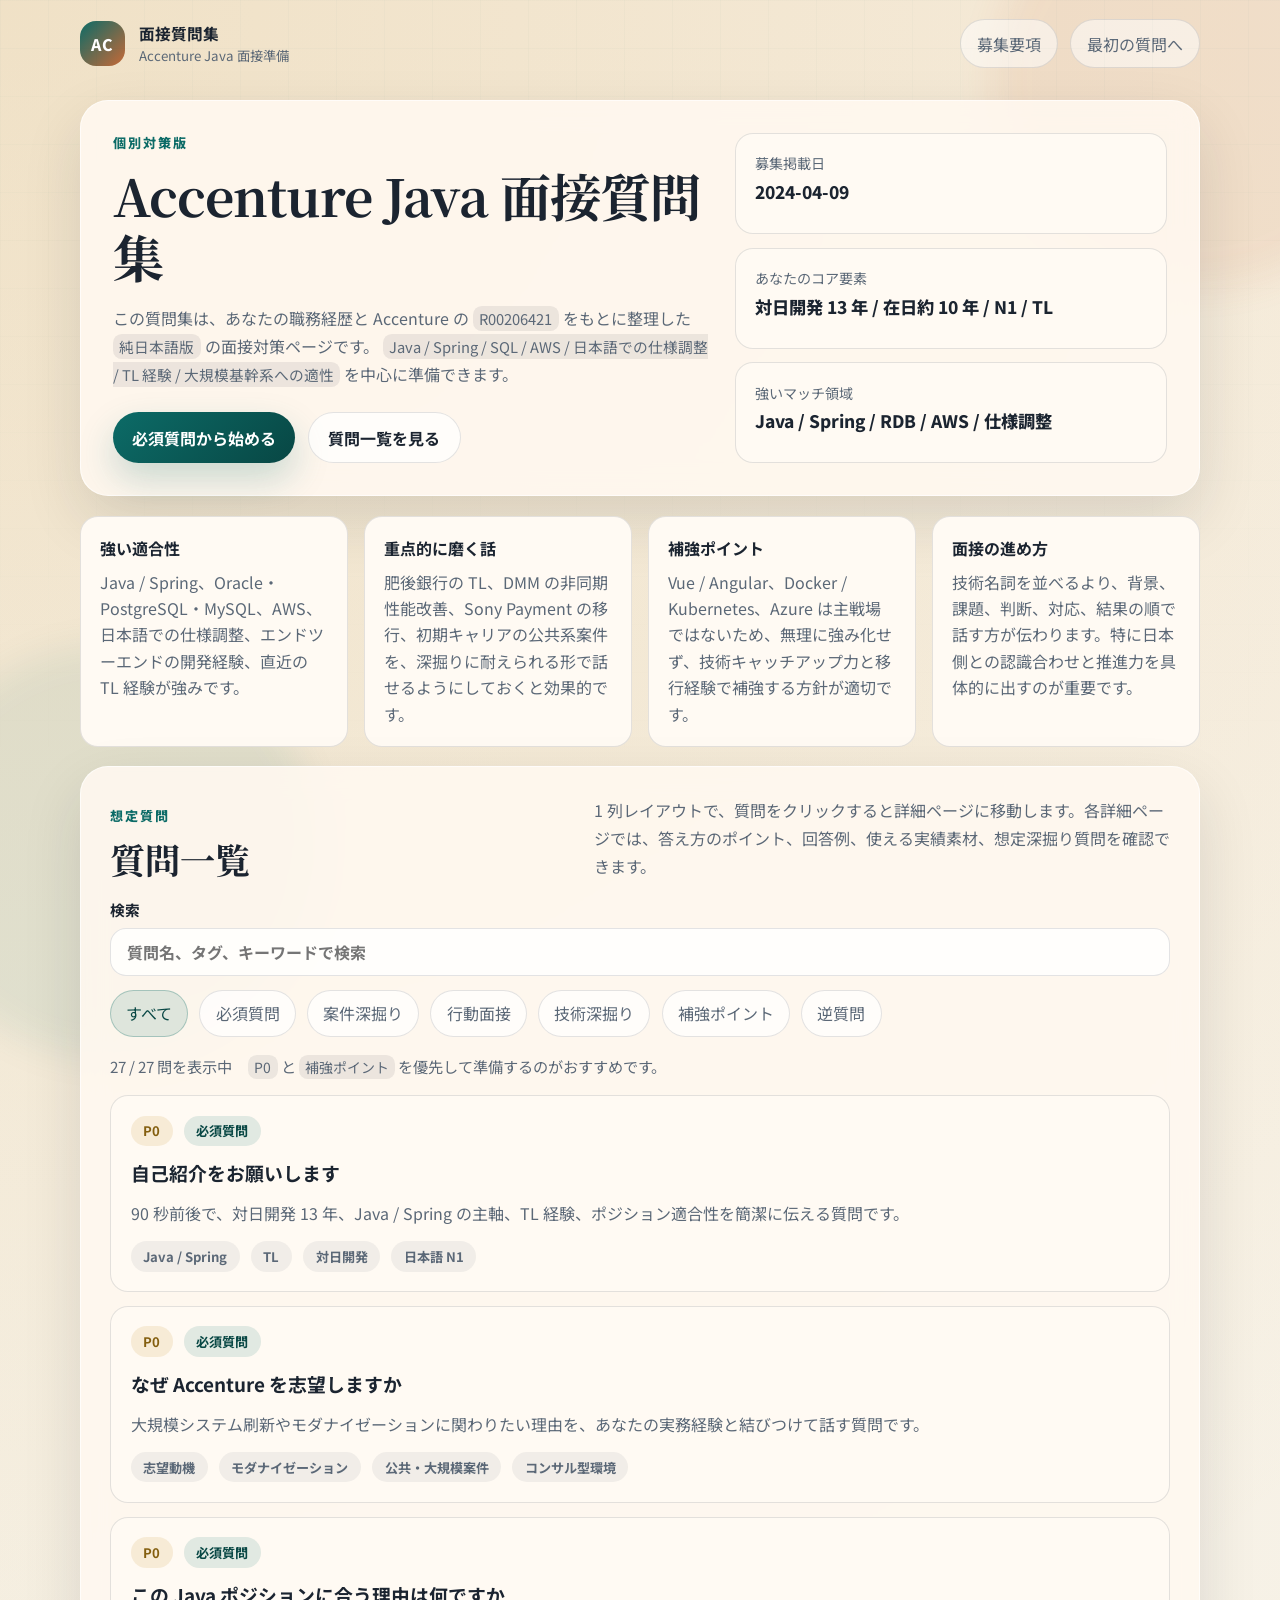
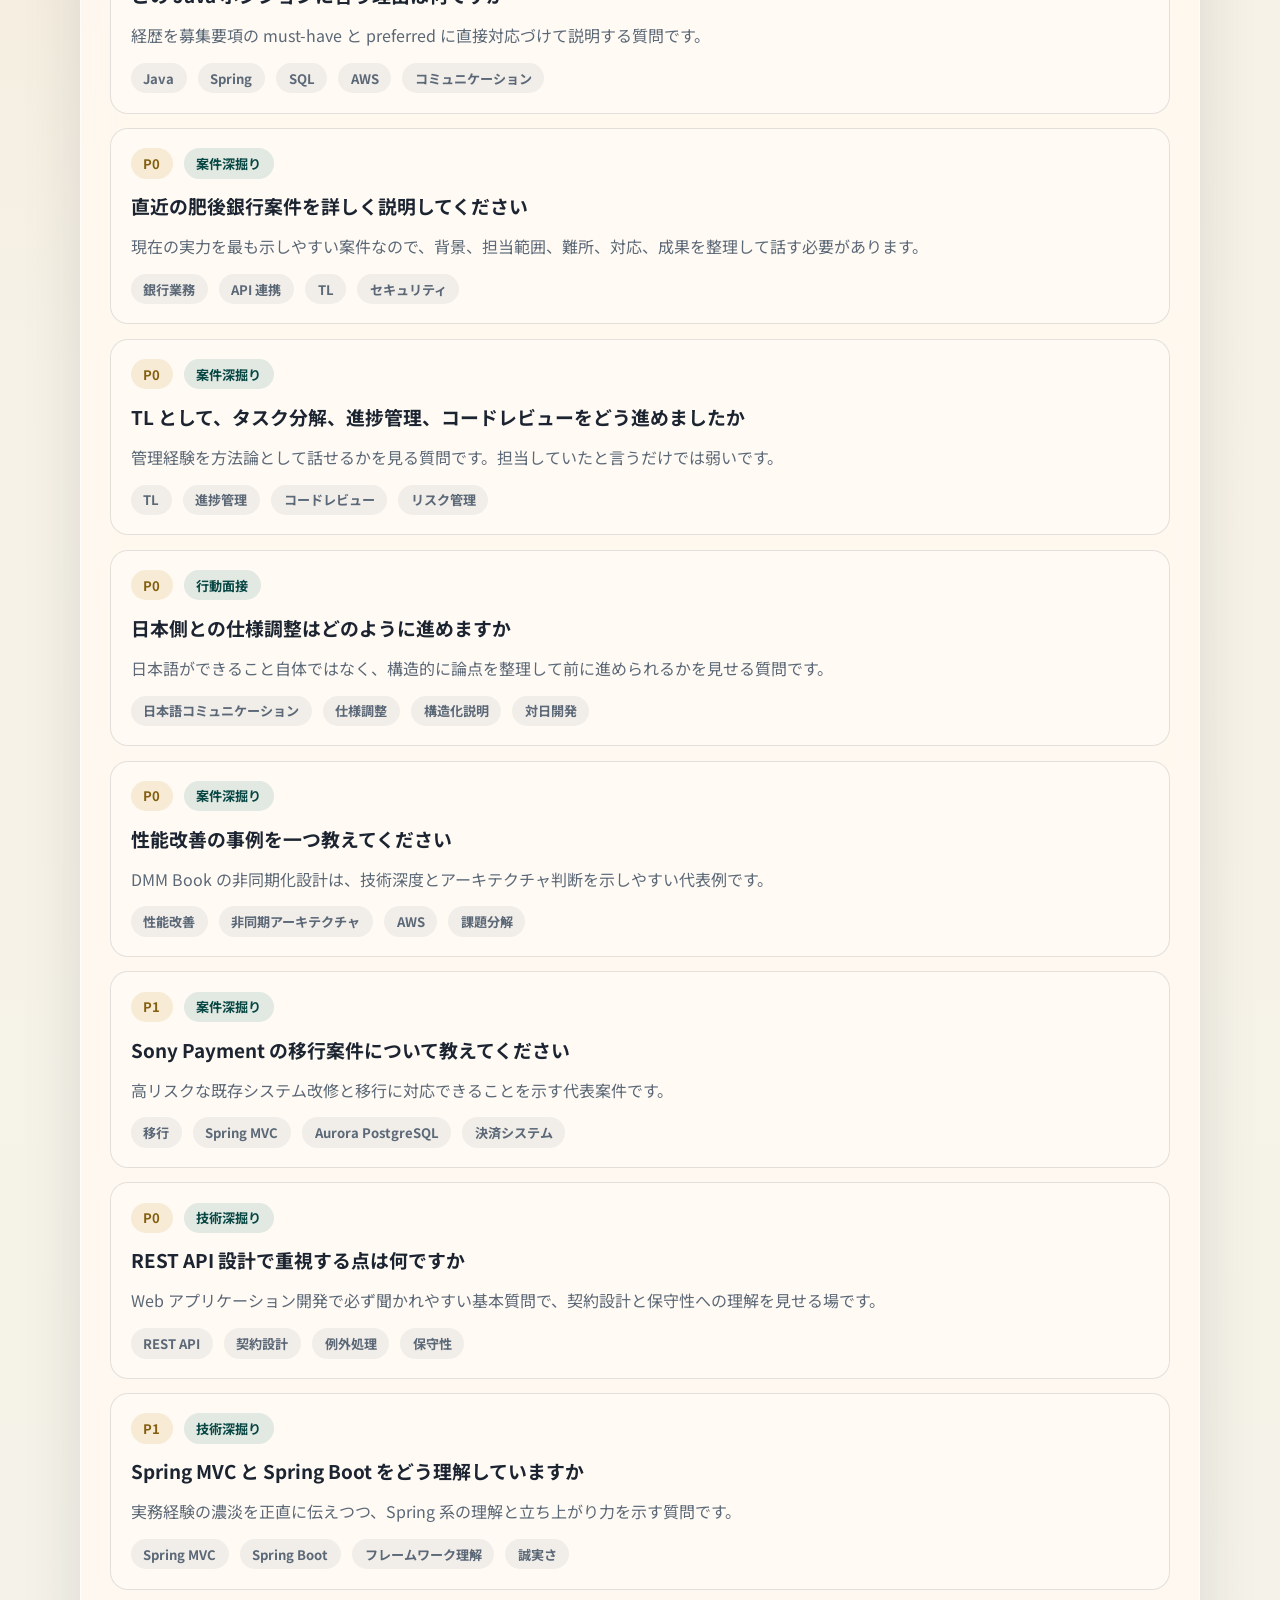
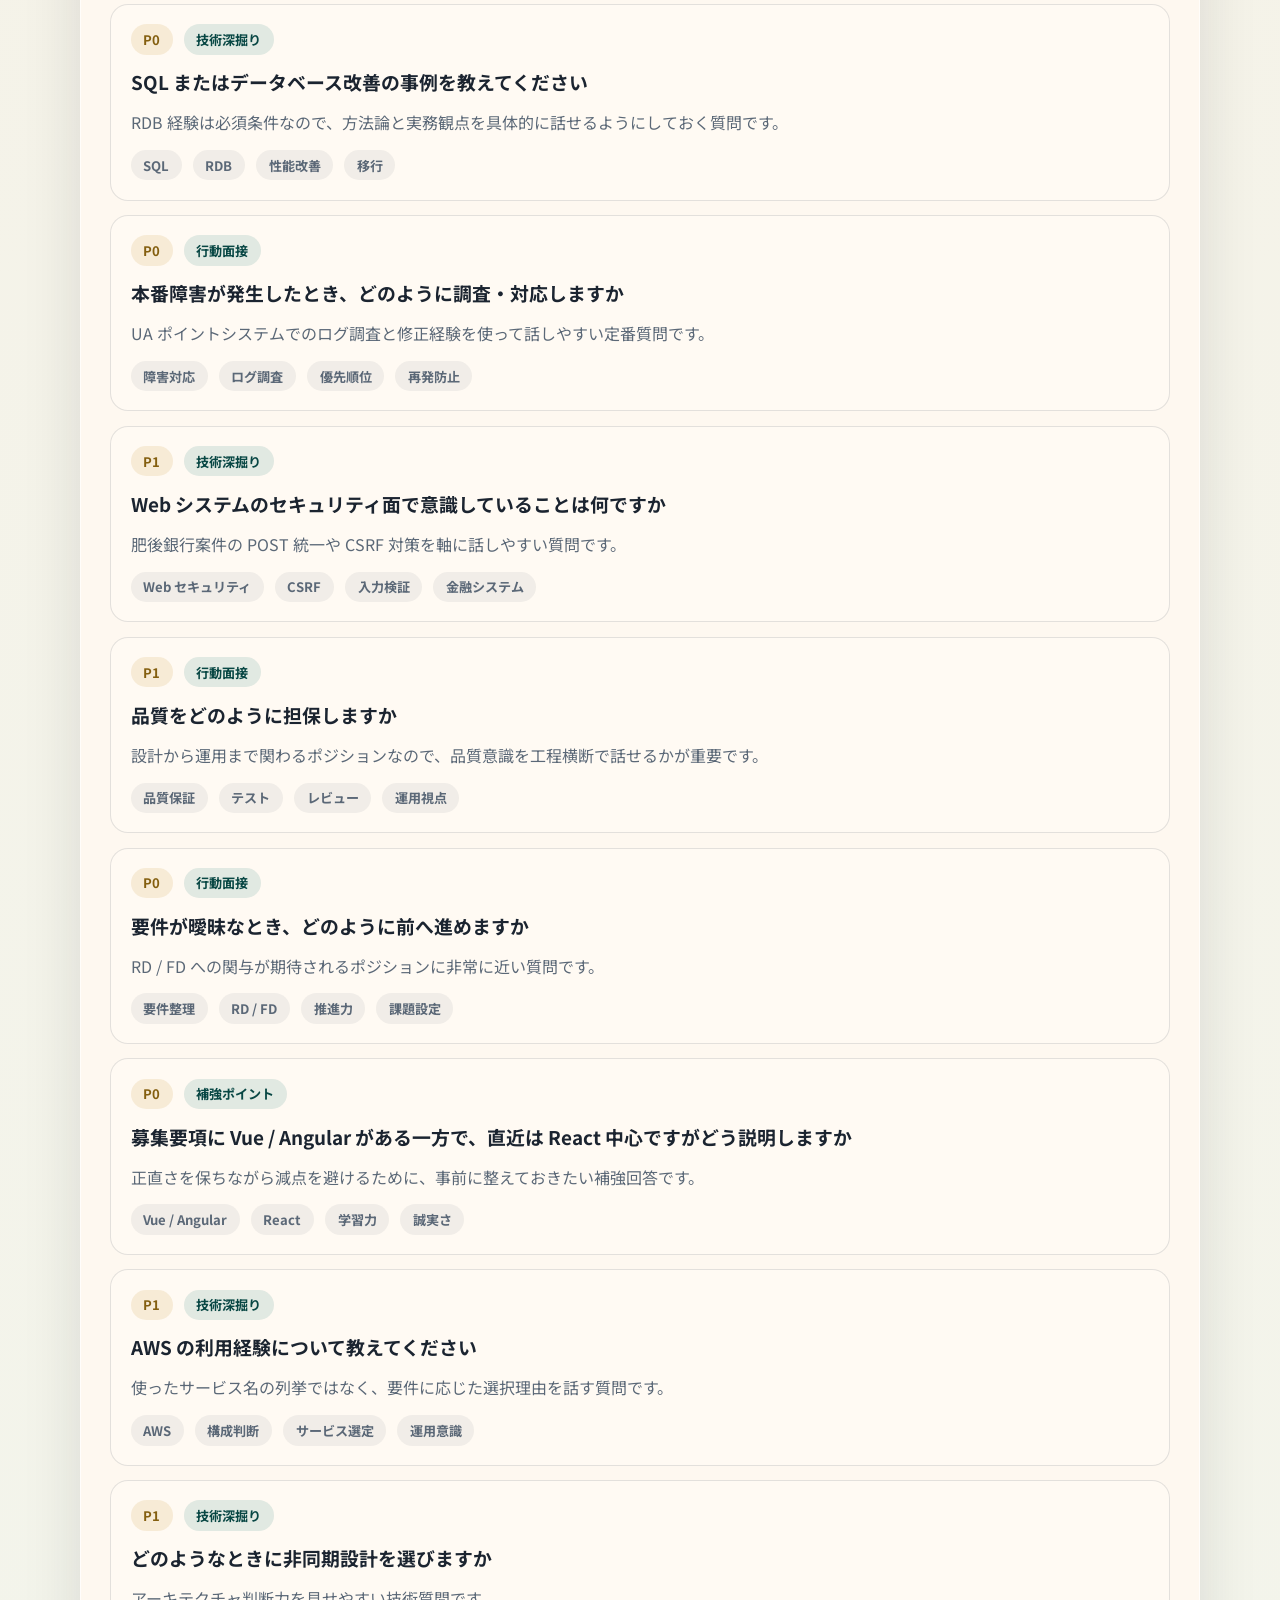
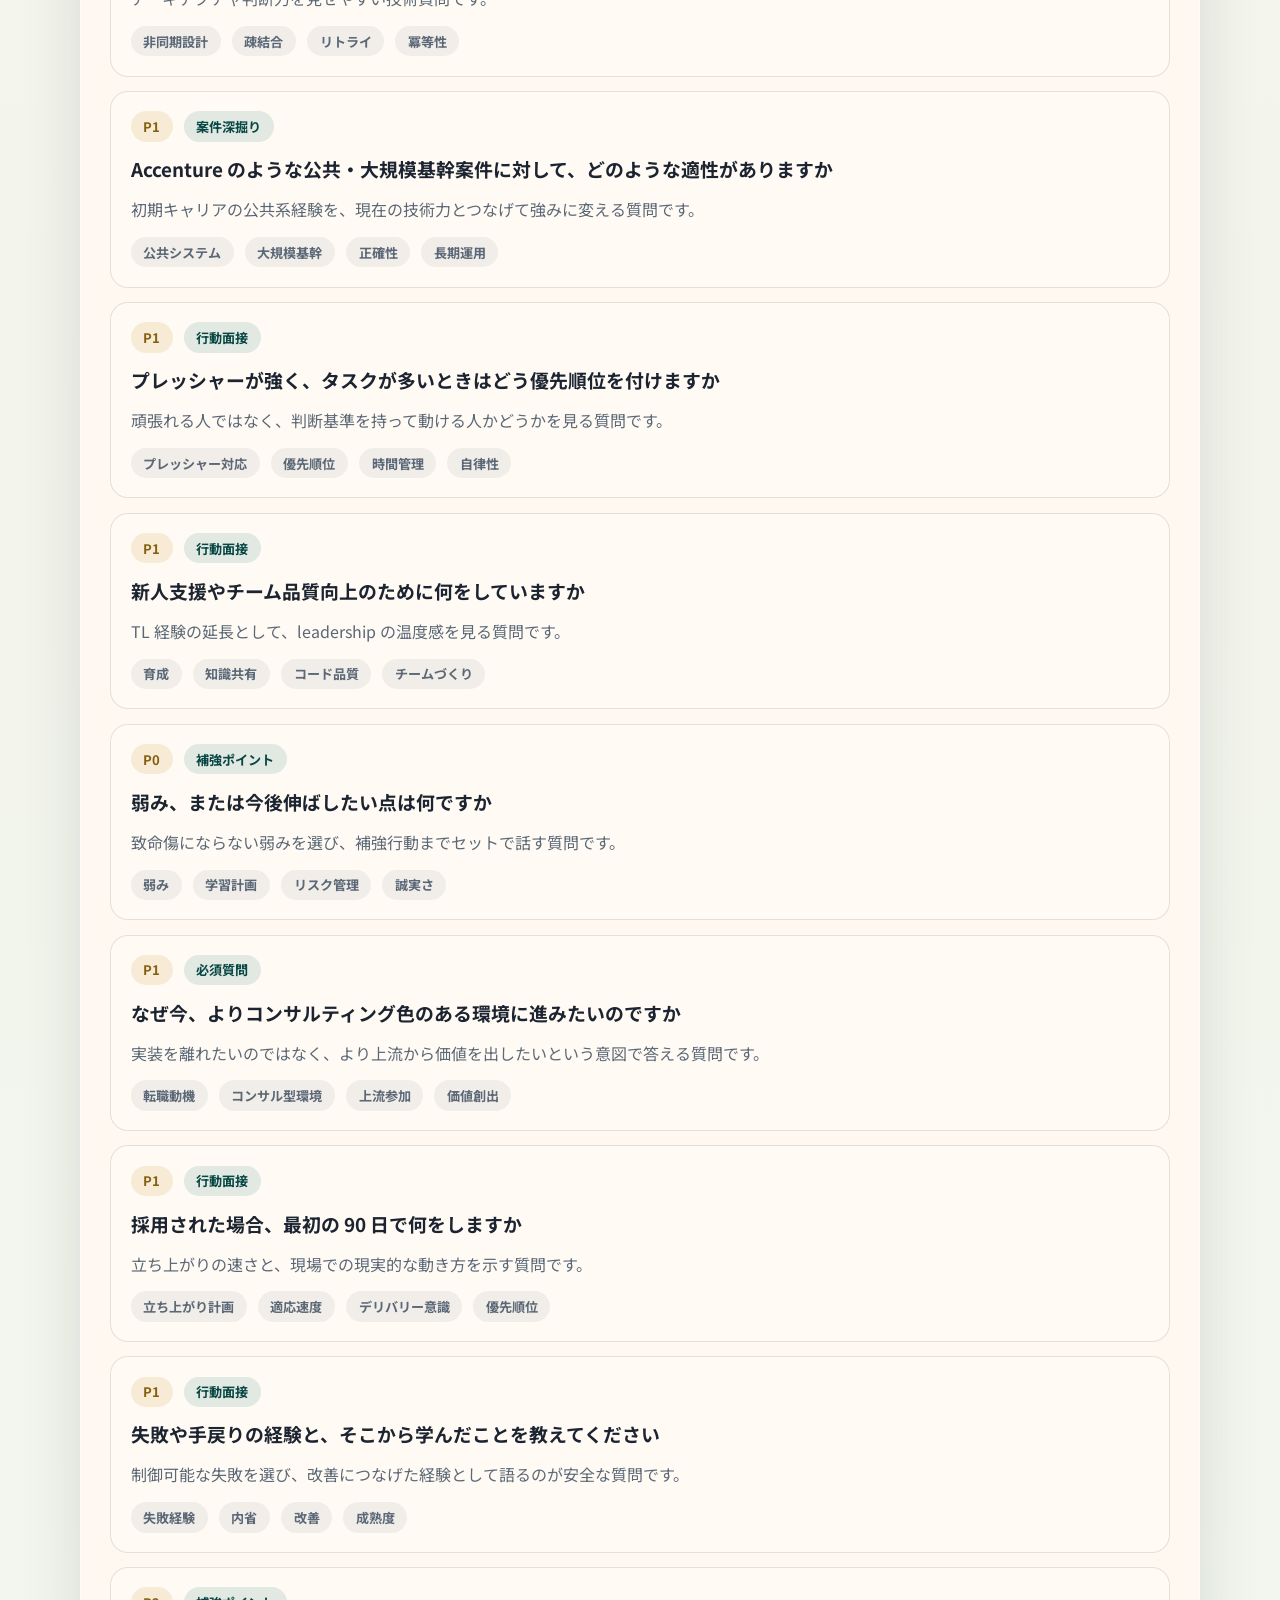
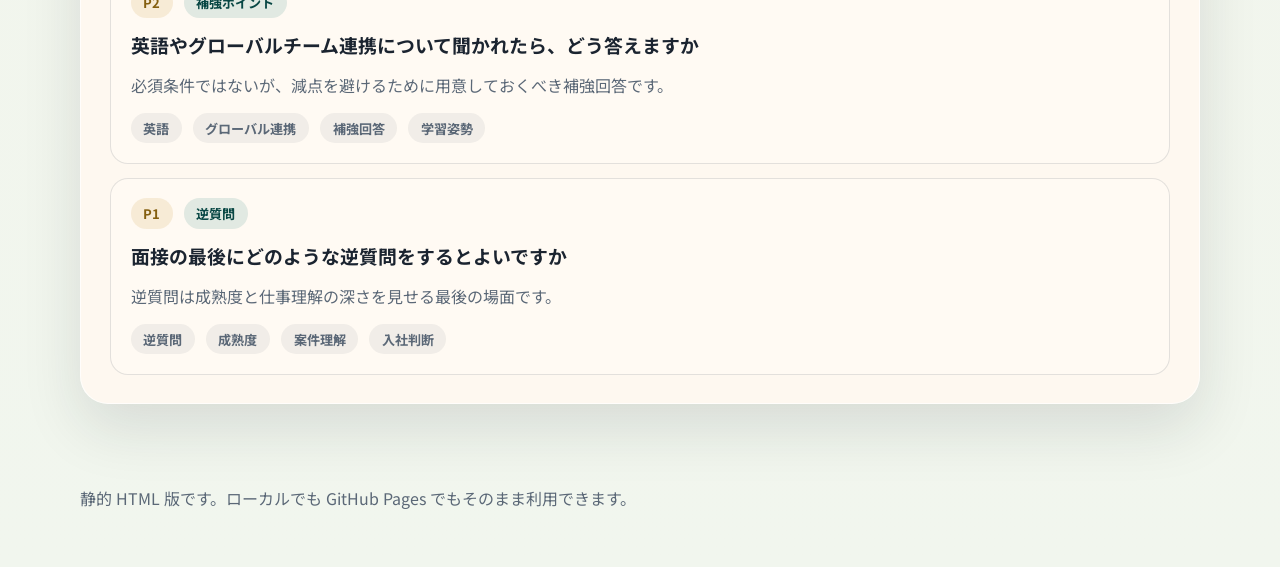
==== index.html @ 224a7325 "Add interview kit site" ====
<!doctype html>
<html lang="ja">
  <head>
    <meta charset="utf-8">
    <meta name="viewport" content="width=device-width, initial-scale=1">
    <title>Accenture Java 面接質問集</title>
    <meta
      name="description"
      content="Accenture の Java ポジションをもとに整理した日本語面接質問集。GitHub Pages とローカル静的表示に対応。"
    >
    <link rel="preconnect" href="https://fonts.googleapis.com">
    <link rel="preconnect" href="https://fonts.gstatic.com" crossorigin>
    <link
      href="https://fonts.googleapis.com/css2?family=Noto+Sans+JP:wght@400;500;700;800&family=Noto+Serif+JP:wght@500;700&display=swap"
      rel="stylesheet"
    >
    <link rel="stylesheet" href="assets/styles.css">
    <script defer src="assets/questions.js"></script>
    <script defer src="assets/main.js"></script>
  </head>
  <body data-page="home">
    <div class="ambient ambient-one"></div>
    <div class="ambient ambient-two"></div>
    <header class="site-header">
      <a class="brand" href="index.html">
        <span class="brand-mark">AC</span>
        <span class="brand-copy">
          <strong>面接質問集</strong>
          <small>Accenture Java 面接準備</small>
        </span>
      </a>
      <nav class="top-links">
        <a target="_blank" rel="noreferrer" href="https://accenture.wd103.myworkdayjobs.com/AccentureCareers/job/Tokyo/-Java-----_R00206421?shared_id=YjBjYzZkNTctY2QwNS00ZmEwLTgxZTEtZjIzYWNiOWUwZmMy">募集要項</a>
        <a href="detail.html?id=self-intro">最初の質問へ</a>
      </nav>
    </header>

    <main class="page-shell">
      <section class="hero" data-reveal>
        <div class="hero-copy">
          <p class="eyebrow">個別対策版</p>
          <h1>Accenture Java 面接質問集</h1>
          <p class="hero-text">
            この質問集は、あなたの職務経歴と Accenture の
            <code>R00206421</code> をもとに整理した
            <code>純日本語版</code> の面接対策ページです。
            <code>Java / Spring / SQL / AWS / 日本語での仕様調整 / TL 経験 / 大規模基幹系への適性</code>
            を中心に準備できます。
          </p>
          <div class="cta-row">
            <a class="button button-primary" href="detail.html?id=self-intro">必須質問から始める</a>
            <a class="button button-secondary" href="#question-library">質問一覧を見る</a>
          </div>
        </div>
        <div class="hero-panel">
          <div class="panel-card">
            <p class="panel-label">募集掲載日</p>
            <p class="panel-value">2024-04-09</p>
          </div>
          <div class="panel-card">
            <p class="panel-label">あなたのコア要素</p>
            <p class="panel-value">対日開発 13 年 / 在日約 10 年 / N1 / TL</p>
          </div>
          <div class="panel-card">
            <p class="panel-label">強いマッチ領域</p>
            <p class="panel-value">Java / Spring / RDB / AWS / 仕様調整</p>
          </div>
        </div>
      </section>

      <section class="summary-grid" id="overview-summary" data-reveal></section>

      <section class="library-section" id="question-library" data-reveal>
        <div class="section-head">
          <div>
            <p class="eyebrow">想定質問</p>
            <h2>質問一覧</h2>
          </div>
          <p class="section-text">
            1 列レイアウトで、質問をクリックすると詳細ページに移動します。各詳細ページでは、答え方のポイント、回答例、使える実績素材、想定深掘り質問を確認できます。
          </p>
        </div>

        <div class="toolbar">
          <label class="search-box" for="search-input">
            <span>検索</span>
            <input id="search-input" type="search" placeholder="質問名、タグ、キーワードで検索">
          </label>
          <div id="filter-pills" class="filter-pills" aria-label="カテゴリ絞り込み"></div>
        </div>

        <div class="result-meta">
          <span id="result-count"></span>
          <span><code>P0</code> と <code>補強ポイント</code> を優先して準備するのがおすすめです。</span>
        </div>

        <div id="question-list" class="question-list" aria-live="polite"></div>
      </section>
    </main>

    <footer class="site-footer">
      <p>静的 HTML 版です。ローカルでも GitHub Pages でもそのまま利用できます。</p>
    </footer>
  </body>
</html>
---- assets/styles.css ----
:root {
  --bg: #f8f0e4;
  --bg-alt: #f1f6ee;
  --surface: rgba(255, 249, 241, 0.88);
  --surface-strong: #fffaf3;
  --ink: #1b2430;
  --muted: #5b6877;
  --line: rgba(27, 36, 48, 0.12);
  --accent: #0c6b67;
  --accent-strong: #084744;
  --accent-soft: rgba(12, 107, 103, 0.12);
  --warm: #c76937;
  --warm-soft: rgba(199, 105, 55, 0.12);
  --gold: #cb9d3f;
  --shadow: 0 24px 60px rgba(24, 32, 45, 0.12);
  --radius-lg: 28px;
  --radius-md: 18px;
  --radius-sm: 999px;
  --max-width: 1120px;
}

* {
  box-sizing: border-box;
}

html {
  scroll-behavior: smooth;
}

body {
  margin: 0;
  min-height: 100vh;
  font-family: "Noto Sans JP", sans-serif;
  color: var(--ink);
  background:
    radial-gradient(circle at top left, rgba(203, 157, 63, 0.18), transparent 28%),
    linear-gradient(180deg, var(--bg) 0%, var(--bg-alt) 100%);
}

body::before {
  content: "";
  position: fixed;
  inset: 0;
  pointer-events: none;
  background-image: linear-gradient(rgba(12, 107, 103, 0.04) 1px, transparent 1px),
    linear-gradient(90deg, rgba(12, 107, 103, 0.04) 1px, transparent 1px);
  background-size: 48px 48px;
  mask-image: linear-gradient(180deg, rgba(0, 0, 0, 0.5), transparent 92%);
}

.ambient {
  position: fixed;
  z-index: -1;
  width: 26rem;
  height: 26rem;
  border-radius: 50%;
  filter: blur(18px);
  opacity: 0.38;
}

.ambient-one {
  top: -8rem;
  right: -8rem;
  background: rgba(199, 105, 55, 0.26);
}

.ambient-two {
  bottom: -10rem;
  left: -6rem;
  background: rgba(12, 107, 103, 0.2);
}

a {
  color: inherit;
  text-decoration: none;
}

code {
  padding: 0.12rem 0.4rem;
  border-radius: 0.55rem;
  background: rgba(27, 36, 48, 0.08);
  font-family: "Noto Sans JP", sans-serif;
  font-size: 0.92em;
}

.site-header,
.page-shell,
.site-footer {
  width: min(calc(100% - 2rem), var(--max-width));
  margin: 0 auto;
}

.site-header {
  display: flex;
  align-items: center;
  justify-content: space-between;
  gap: 1rem;
  padding: 1.2rem 0 0;
}

.brand {
  display: inline-flex;
  align-items: center;
  gap: 0.9rem;
}

.brand-mark {
  display: grid;
  place-items: center;
  width: 2.8rem;
  height: 2.8rem;
  border-radius: 1rem;
  background: linear-gradient(135deg, var(--accent) 0%, var(--warm) 100%);
  color: #fff;
  font-weight: 800;
  letter-spacing: 0.08em;
}

.brand-copy {
  display: flex;
  flex-direction: column;
  gap: 0.1rem;
}

.brand-copy strong {
  font-size: 0.98rem;
}

.brand-copy small {
  color: var(--muted);
}

.top-links {
  display: flex;
  flex-wrap: wrap;
  justify-content: flex-end;
  gap: 0.75rem;
}

.top-links a {
  padding: 0.72rem 1rem;
  border: 1px solid var(--line);
  border-radius: var(--radius-sm);
  background: rgba(255, 255, 255, 0.52);
  color: var(--muted);
  transition: transform 180ms ease, border-color 180ms ease, color 180ms ease;
}

.top-links a:hover,
.top-links a:focus-visible {
  transform: translateY(-1px);
  border-color: rgba(12, 107, 103, 0.32);
  color: var(--accent-strong);
}

.page-shell {
  padding: 2rem 0 4rem;
}

.hero,
.library-section,
.detail-card,
.detail-nav {
  border: 1px solid rgba(255, 255, 255, 0.66);
  background: var(--surface);
  backdrop-filter: blur(14px);
  box-shadow: var(--shadow);
}

.hero {
  display: grid;
  grid-template-columns: 1.25fr 0.9fr;
  gap: 1.4rem;
  padding: 2rem;
  border-radius: var(--radius-lg);
}

.hero-copy h1,
.section-head h2,
.detail-title {
  margin: 0;
  font-family: "Noto Serif JP", serif;
  line-height: 1.2;
}

.hero-copy h1 {
  font-size: clamp(2.1rem, 4vw, 3.35rem);
  letter-spacing: -0.02em;
}

.hero-text,
.section-text,
.detail-intro,
.result-meta,
.detail-copy p,
.site-footer p {
  color: var(--muted);
  line-height: 1.75;
}

.eyebrow {
  margin: 0 0 0.8rem;
  color: var(--accent);
  font-size: 0.82rem;
  font-weight: 800;
  letter-spacing: 0.16em;
  text-transform: uppercase;
}

.cta-row {
  display: flex;
  flex-wrap: wrap;
  gap: 0.8rem;
  margin-top: 1.5rem;
}

.button {
  display: inline-flex;
  align-items: center;
  justify-content: center;
  min-height: 3rem;
  padding: 0.8rem 1.2rem;
  border-radius: var(--radius-sm);
  font-weight: 700;
  transition: transform 180ms ease, box-shadow 180ms ease, background 180ms ease;
}

.button:hover,
.button:focus-visible {
  transform: translateY(-1px);
}

.button-primary {
  background: linear-gradient(135deg, var(--accent) 0%, var(--accent-strong) 100%);
  color: #fff;
  box-shadow: 0 16px 36px rgba(12, 107, 103, 0.22);
}

.button-secondary {
  border: 1px solid var(--line);
  background: rgba(255, 255, 255, 0.72);
}

.hero-panel {
  display: grid;
  gap: 0.85rem;
}

.panel-card,
.summary-card,
.question-card,
.detail-block,
.nav-card {
  border: 1px solid var(--line);
  background: var(--surface-strong);
  border-radius: var(--radius-md);
}

.panel-card {
  padding: 1.2rem;
}

.panel-label {
  margin: 0 0 0.35rem;
  color: var(--muted);
  font-size: 0.88rem;
}

.panel-value {
  margin: 0;
  font-size: 1.08rem;
  font-weight: 800;
  line-height: 1.45;
}

.summary-grid {
  display: grid;
  grid-template-columns: repeat(4, minmax(0, 1fr));
  gap: 1rem;
  margin-top: 1.2rem;
}

.summary-card {
  padding: 1.2rem;
}

.summary-card h3 {
  margin: 0 0 0.55rem;
  font-size: 1rem;
}

.summary-card p {
  margin: 0;
  color: var(--muted);
  line-height: 1.65;
}

.library-section {
  margin-top: 1.2rem;
  padding: 1.8rem;
  border-radius: var(--radius-lg);
}

.section-head {
  display: flex;
  align-items: end;
  justify-content: space-between;
  gap: 1.5rem;
  margin-bottom: 1.2rem;
}

.section-head h2 {
  font-size: clamp(1.55rem, 3vw, 2.2rem);
}

.section-text {
  max-width: 36rem;
  margin: 0;
}

.toolbar {
  display: grid;
  grid-template-columns: minmax(0, 1fr);
  gap: 0.9rem;
  margin-bottom: 1rem;
}

.search-box {
  display: grid;
  gap: 0.45rem;
  font-weight: 700;
}

.search-box span {
  font-size: 0.92rem;
}

.search-box input {
  width: 100%;
  min-height: 3rem;
  padding: 0 1rem;
  border: 1px solid var(--line);
  border-radius: 1rem;
  background: rgba(255, 255, 255, 0.82);
  font: inherit;
  color: var(--ink);
}

.search-box input:focus-visible {
  outline: 2px solid rgba(12, 107, 103, 0.2);
  border-color: rgba(12, 107, 103, 0.42);
}

.filter-pills {
  display: flex;
  flex-wrap: wrap;
  gap: 0.7rem;
}

.pill {
  padding: 0.65rem 0.95rem;
  border: 1px solid var(--line);
  border-radius: var(--radius-sm);
  background: rgba(255, 255, 255, 0.72);
  color: var(--muted);
  font: inherit;
  cursor: pointer;
  transition: all 180ms ease;
}

.pill.is-active,
.pill:hover,
.pill:focus-visible {
  border-color: rgba(12, 107, 103, 0.28);
  background: var(--accent-soft);
  color: var(--accent-strong);
}

.result-meta {
  display: flex;
  flex-wrap: wrap;
  gap: 1rem;
  margin-bottom: 1rem;
  font-size: 0.95rem;
}

.question-list {
  display: grid;
  gap: 0.9rem;
}

.question-card {
  display: grid;
  gap: 0.85rem;
  padding: 1.2rem 1.25rem;
  transition: transform 180ms ease, border-color 180ms ease, box-shadow 180ms ease;
}

.question-card:hover,
.question-card:focus-visible {
  transform: translateY(-2px);
  border-color: rgba(12, 107, 103, 0.32);
  box-shadow: 0 18px 34px rgba(12, 107, 103, 0.08);
}

.question-topline,
.question-tags,
.detail-meta,
.detail-tags,
.detail-actions,
.detail-nav {
  display: flex;
  flex-wrap: wrap;
  gap: 0.7rem;
}

.badge {
  display: inline-flex;
  align-items: center;
  min-height: 1.9rem;
  padding: 0 0.78rem;
  border-radius: var(--radius-sm);
  font-size: 0.82rem;
  font-weight: 700;
}

.badge-priority {
  background: rgba(203, 157, 63, 0.16);
  color: #845f10;
}

.badge-category {
  background: rgba(12, 107, 103, 0.12);
  color: var(--accent-strong);
}

.badge-tag {
  background: rgba(27, 36, 48, 0.06);
  color: var(--muted);
}

.question-card h3 {
  margin: 0;
  font-size: 1.18rem;
  line-height: 1.45;
}

.question-card p {
  margin: 0;
  color: var(--muted);
  line-height: 1.7;
}

.empty-state {
  padding: 2rem 1.2rem;
  border: 1px dashed var(--line);
  border-radius: var(--radius-md);
  color: var(--muted);
  text-align: center;
}

.detail-shell {
  display: grid;
  gap: 1.15rem;
}

.detail-card,
.detail-nav {
  border-radius: var(--radius-lg);
  padding: 1.8rem;
}

.detail-breadcrumb {
  display: inline-flex;
  align-items: center;
  gap: 0.5rem;
  margin-bottom: 1rem;
  color: var(--muted);
  font-size: 0.92rem;
}

.detail-title {
  font-size: clamp(1.7rem, 3vw, 2.45rem);
}

.detail-intro {
  margin: 1rem 0 0;
  max-width: 52rem;
}

.detail-actions {
  margin-top: 1.25rem;
}

.link-button {
  display: inline-flex;
  align-items: center;
  justify-content: center;
  min-height: 2.9rem;
  padding: 0 1rem;
  border: 1px solid var(--line);
  border-radius: var(--radius-sm);
  background: rgba(255, 255, 255, 0.78);
  color: var(--muted);
  font-weight: 700;
  cursor: pointer;
}

.detail-grid {
  display: grid;
  gap: 1rem;
  margin-top: 1.5rem;
}

.detail-block {
  padding: 1.25rem;
}

.detail-block h2 {
  margin: 0 0 0.8rem;
  font-size: 1.06rem;
}

.detail-block ul {
  margin: 0;
  padding-left: 1.25rem;
  color: var(--muted);
  line-height: 1.78;
}

.detail-block li + li {
  margin-top: 0.5rem;
}

.detail-answer {
  display: grid;
  gap: 0.9rem;
}

.detail-answer p {
  margin: 0;
  color: var(--ink);
  line-height: 1.9;
}

.detail-nav {
  display: grid;
  grid-template-columns: repeat(2, minmax(0, 1fr));
}

.nav-card {
  display: grid;
  gap: 0.45rem;
  padding: 1rem 1.15rem;
  transition: transform 180ms ease, border-color 180ms ease;
}

.nav-card:hover,
.nav-card:focus-visible {
  transform: translateY(-2px);
  border-color: rgba(12, 107, 103, 0.3);
}

.nav-card small {
  color: var(--muted);
}

.nav-card strong {
  font-size: 1rem;
  line-height: 1.55;
}

.site-footer {
  padding: 0 0 2.4rem;
}

[data-reveal] {
  animation: rise 560ms ease both;
}

@keyframes rise {
  from {
    opacity: 0;
    transform: translateY(16px);
  }
  to {
    opacity: 1;
    transform: translateY(0);
  }
}

@media (max-width: 960px) {
  .hero,
  .summary-grid,
  .detail-nav {
    grid-template-columns: 1fr;
  }

  .section-head {
    align-items: start;
    flex-direction: column;
  }
}

@media (max-width: 720px) {
  .site-header {
    align-items: start;
    flex-direction: column;
  }

  .top-links {
    justify-content: start;
  }

  .hero,
  .library-section,
  .detail-card,
  .detail-nav {
    padding: 1.25rem;
  }

  .hero-copy h1 {
    font-size: 2rem;
  }

  .question-card h3 {
    font-size: 1.05rem;
  }

  .button,
  .link-button,
  .top-links a {
    width: 100%;
  }
}
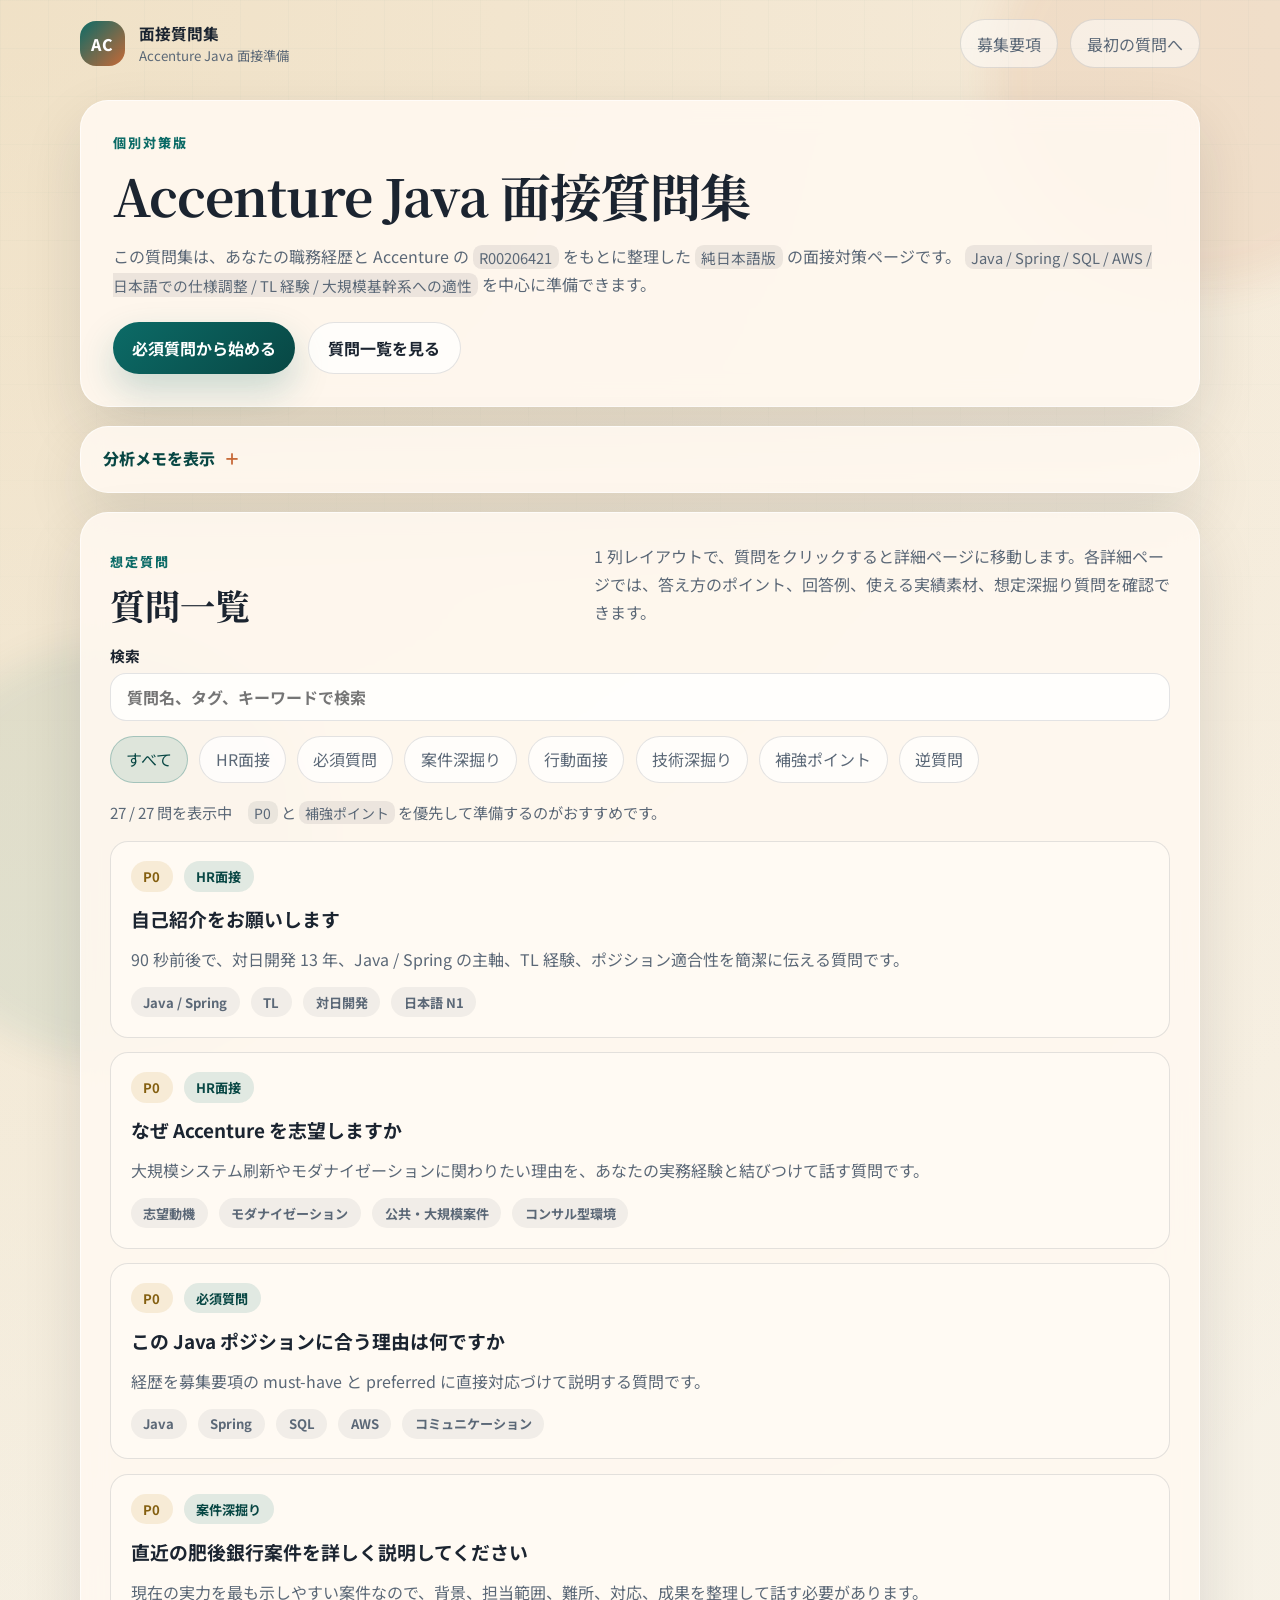
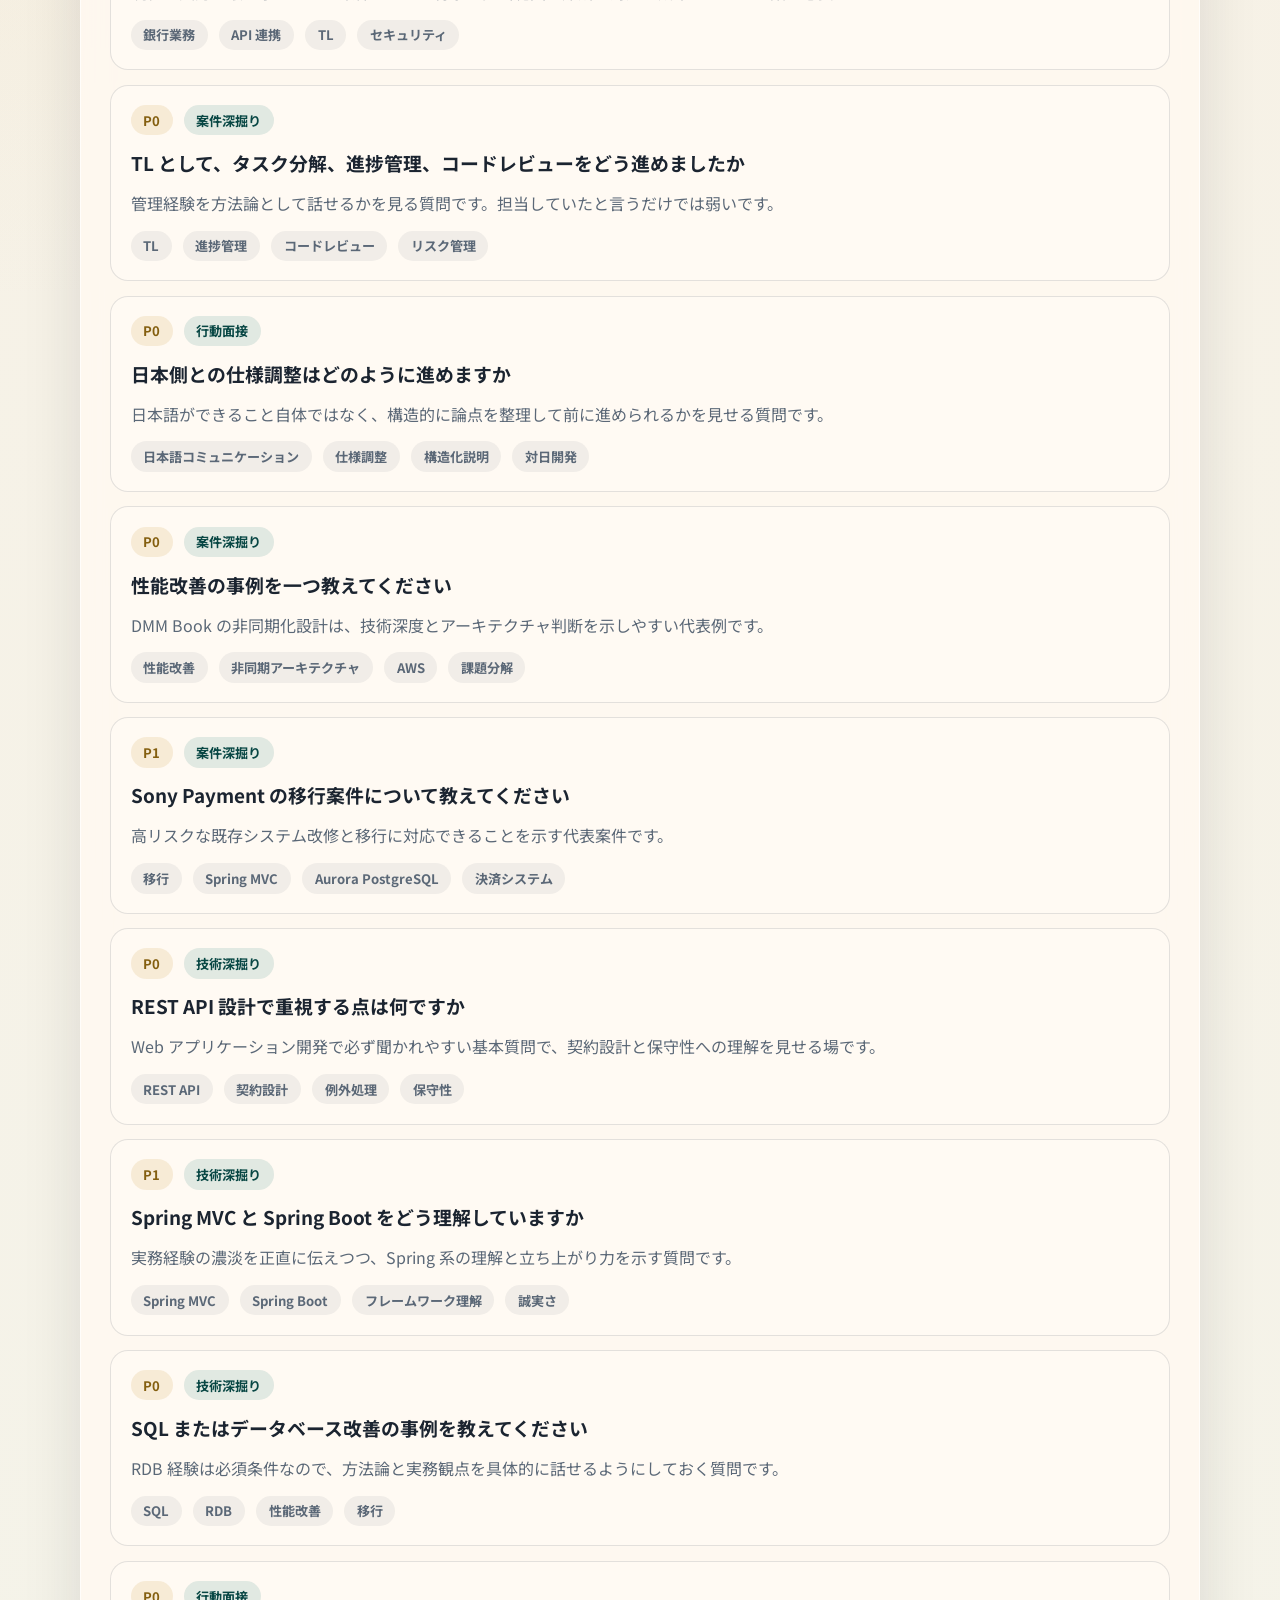
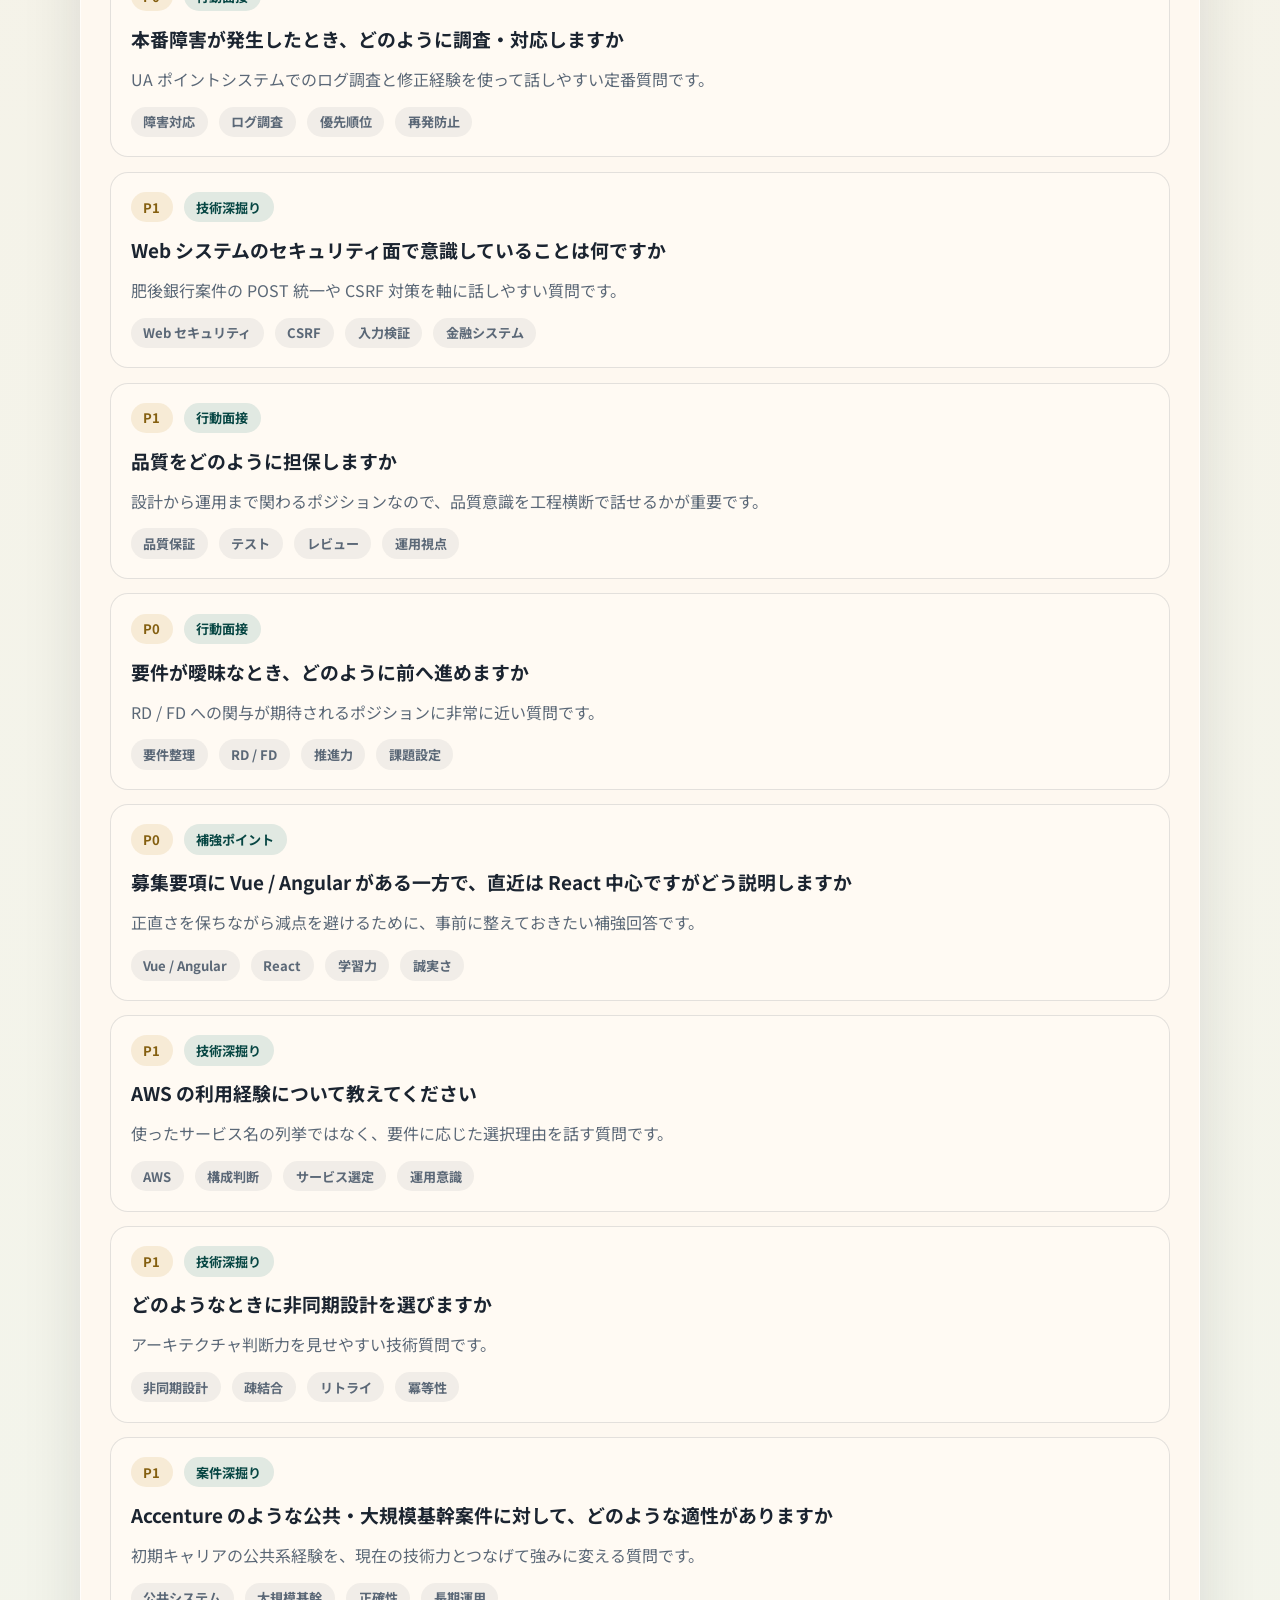
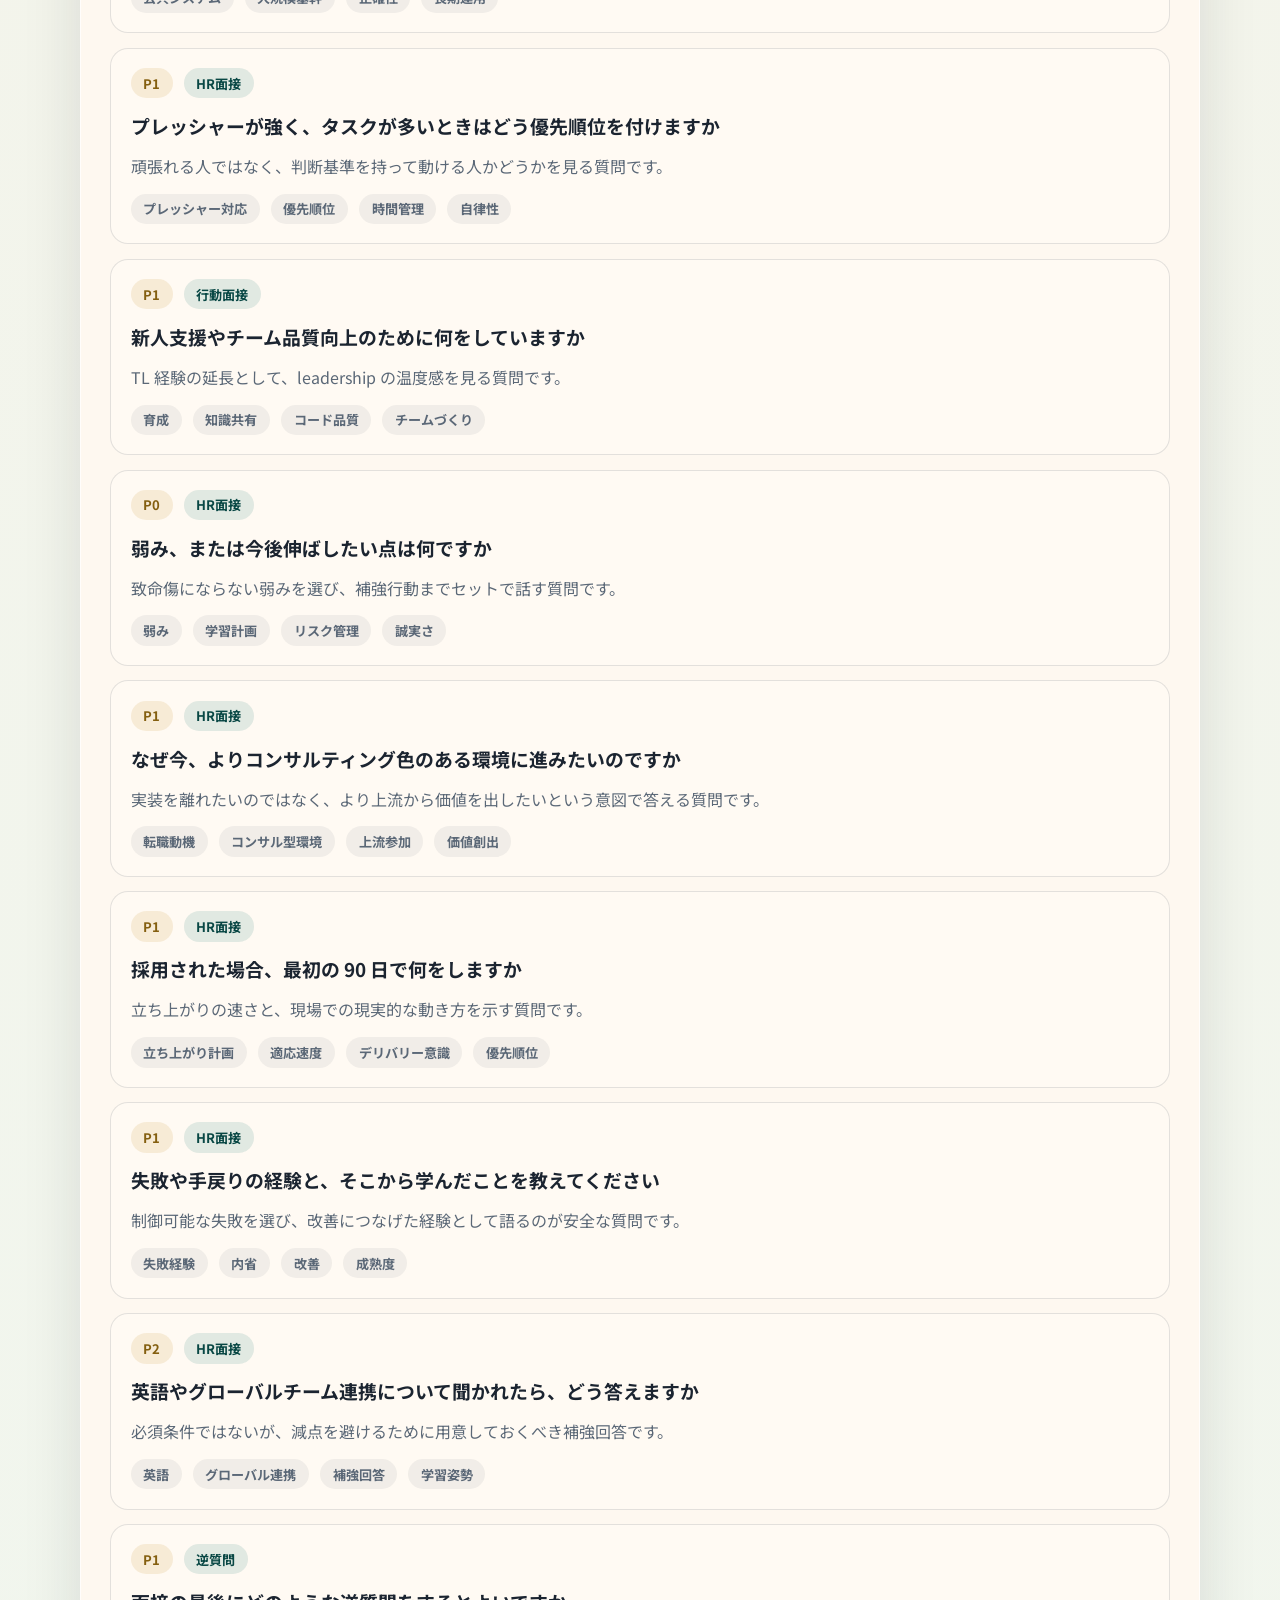
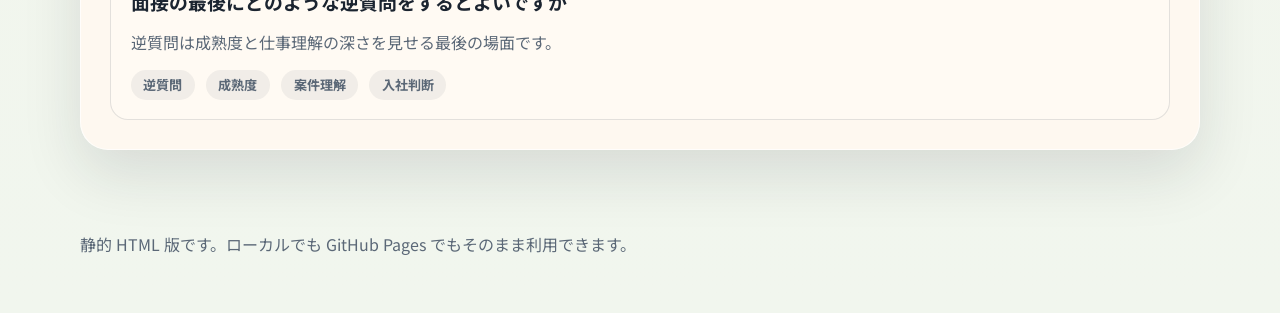
==== commit 1c5f8023: "Refine homepage layout and add local answer editing" ====
--- a/index.html
+++ b/index.html
@@ -36,7 +36,7 @@
     </header>
 
     <main class="page-shell">
-      <section class="hero" data-reveal>
+      <section class="hero hero-single" data-reveal>
         <div class="hero-copy">
           <p class="eyebrow">個別対策版</p>
           <h1>Accenture Java 面接質問集</h1>
@@ -52,23 +52,16 @@
             <a class="button button-secondary" href="#question-library">質問一覧を見る</a>
           </div>
         </div>
-        <div class="hero-panel">
-          <div class="panel-card">
-            <p class="panel-label">募集掲載日</p>
-            <p class="panel-value">2024-04-09</p>
-          </div>
-          <div class="panel-card">
-            <p class="panel-label">あなたのコア要素</p>
-            <p class="panel-value">対日開発 13 年 / 在日約 10 年 / N1 / TL</p>
-          </div>
-          <div class="panel-card">
-            <p class="panel-label">強いマッチ領域</p>
-            <p class="panel-value">Java / Spring / RDB / AWS / 仕様調整</p>
-          </div>
-        </div>
       </section>
 
-      <section class="summary-grid" id="overview-summary" data-reveal></section>
+      <details class="insight-toggle" data-reveal>
+        <summary>分析メモを表示</summary>
+        <p class="insight-note">
+          <code>強い適合性</code>、<code>重点的に磨く話</code>、<code>補強ポイント</code>、<code>面接の進め方</code>
+          は必要なときだけ確認できるようにしています。
+        </p>
+        <section class="summary-grid" id="overview-summary"></section>
+      </details>
 
       <section class="library-section" id="question-library" data-reveal>
         <div class="section-head">
--- a/assets/styles.css
+++ b/assets/styles.css
@@ -175,6 +175,10 @@
   border-radius: var(--radius-lg);
 }
 
+.hero-single {
+  grid-template-columns: 1fr;
+}
+
 .hero-copy h1,
 .section-head h2,
 .detail-title {
@@ -246,6 +250,43 @@
   gap: 0.85rem;
 }
 
+.insight-toggle {
+  margin-top: 1.2rem;
+  padding: 1.2rem 1.35rem 1.35rem;
+  border: 1px solid rgba(255, 255, 255, 0.66);
+  border-radius: var(--radius-lg);
+  background: var(--surface);
+  backdrop-filter: blur(14px);
+  box-shadow: var(--shadow);
+}
+
+.insight-toggle summary {
+  cursor: pointer;
+  font-weight: 800;
+  color: var(--accent-strong);
+  list-style: none;
+}
+
+.insight-toggle summary::-webkit-details-marker {
+  display: none;
+}
+
+.insight-toggle summary::after {
+  content: "＋";
+  margin-left: 0.6rem;
+  color: var(--warm);
+}
+
+.insight-toggle[open] summary::after {
+  content: "−";
+}
+
+.insight-note {
+  margin: 0.9rem 0 0;
+  color: var(--muted);
+  line-height: 1.7;
+}
+
 .panel-card,
 .summary-card,
 .question-card,
@@ -277,7 +318,7 @@
   display: grid;
   grid-template-columns: repeat(4, minmax(0, 1fr));
   gap: 1rem;
-  margin-top: 1.2rem;
+  margin-top: 1rem;
 }
 
 .summary-card {
@@ -521,6 +562,31 @@
   font-size: 1.06rem;
 }
 
+.detail-block-head {
+  display: flex;
+  flex-wrap: wrap;
+  align-items: center;
+  justify-content: space-between;
+  gap: 0.9rem;
+  margin-bottom: 0.8rem;
+}
+
+.detail-block-head h2 {
+  margin: 0;
+}
+
+.detail-note {
+  margin: 0 0 0.9rem;
+  color: var(--muted);
+  line-height: 1.7;
+}
+
+.inline-actions {
+  display: flex;
+  flex-wrap: wrap;
+  gap: 0.65rem;
+}
+
 .detail-block ul {
   margin: 0;
   padding-left: 1.25rem;
@@ -541,6 +607,25 @@
   margin: 0;
   color: var(--ink);
   line-height: 1.9;
+}
+
+.answer-editor {
+  width: 100%;
+  min-height: 18rem;
+  margin-top: 0.25rem;
+  padding: 1rem;
+  border: 1px solid var(--line);
+  border-radius: 1rem;
+  background: rgba(255, 255, 255, 0.82);
+  color: var(--ink);
+  font: inherit;
+  line-height: 1.8;
+  resize: vertical;
+}
+
+.answer-editor:focus-visible {
+  outline: 2px solid rgba(12, 107, 103, 0.2);
+  border-color: rgba(12, 107, 103, 0.42);
 }
 
 .detail-nav {
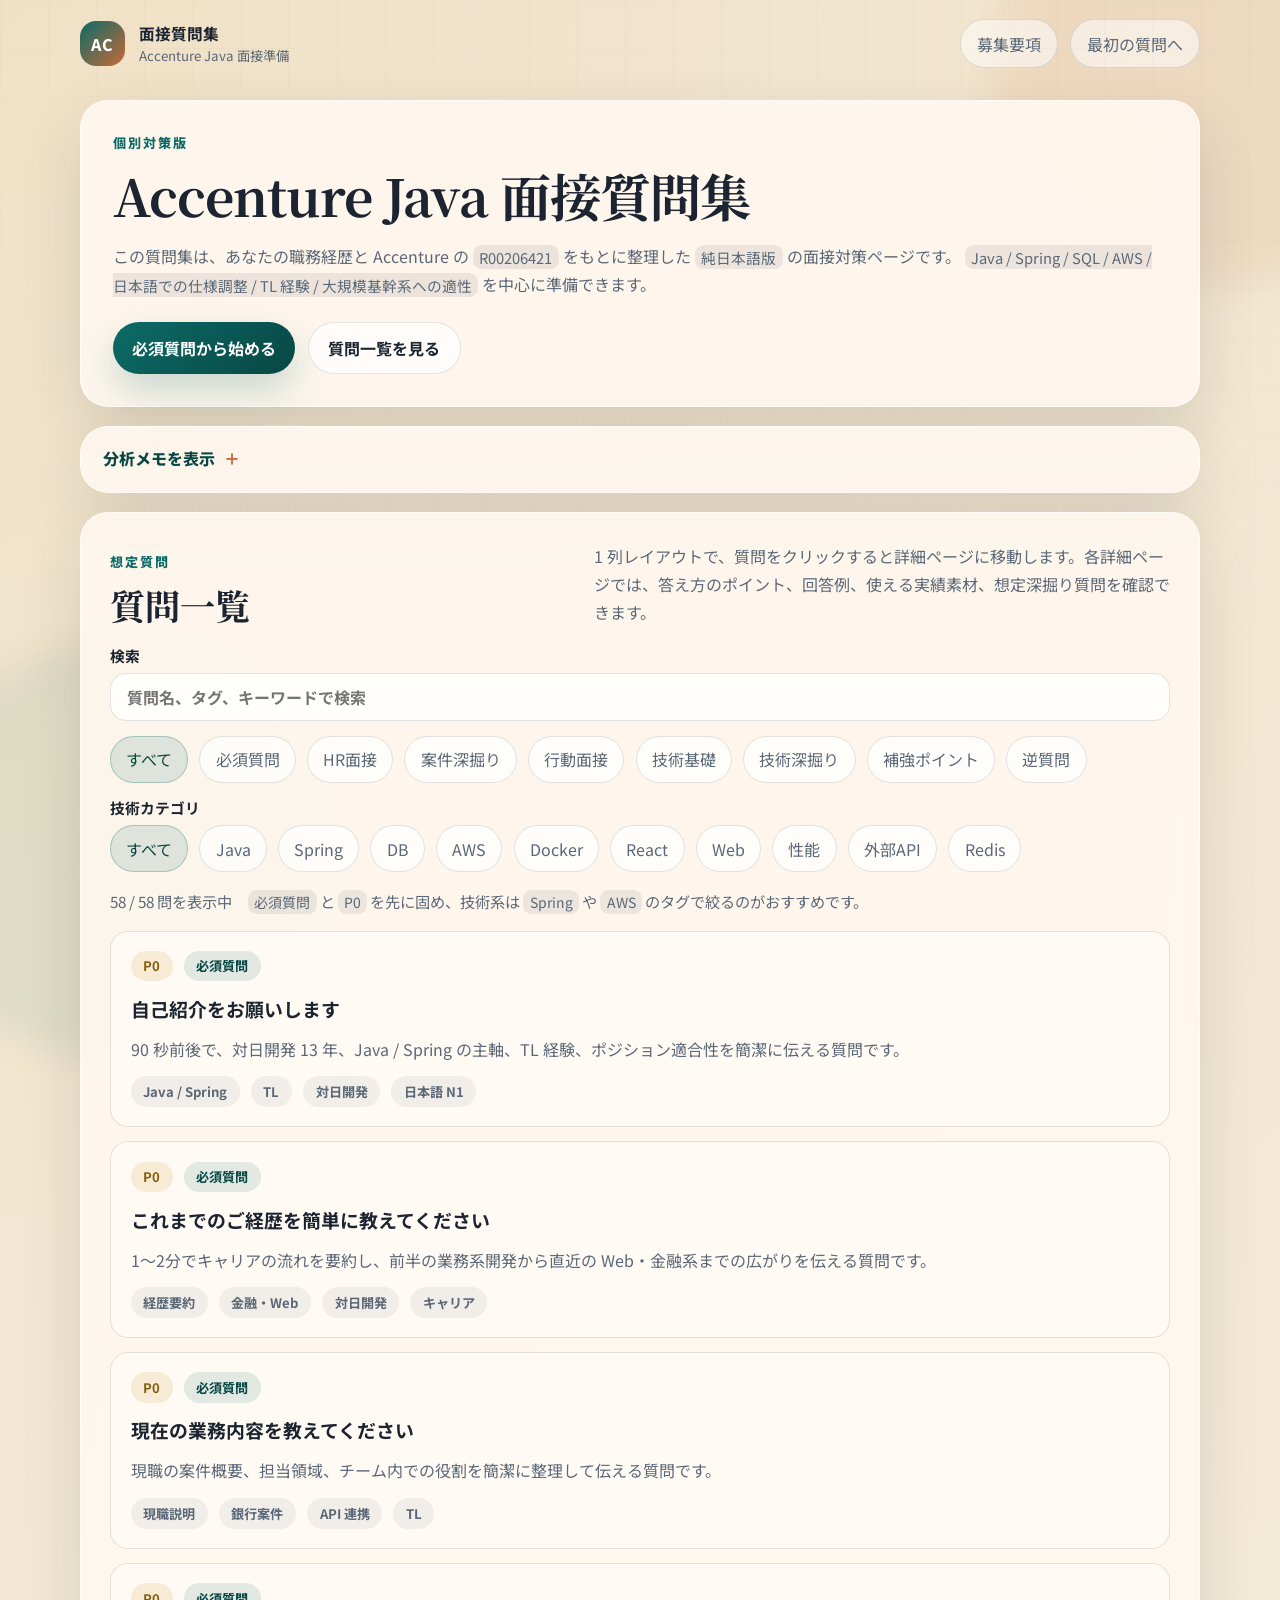
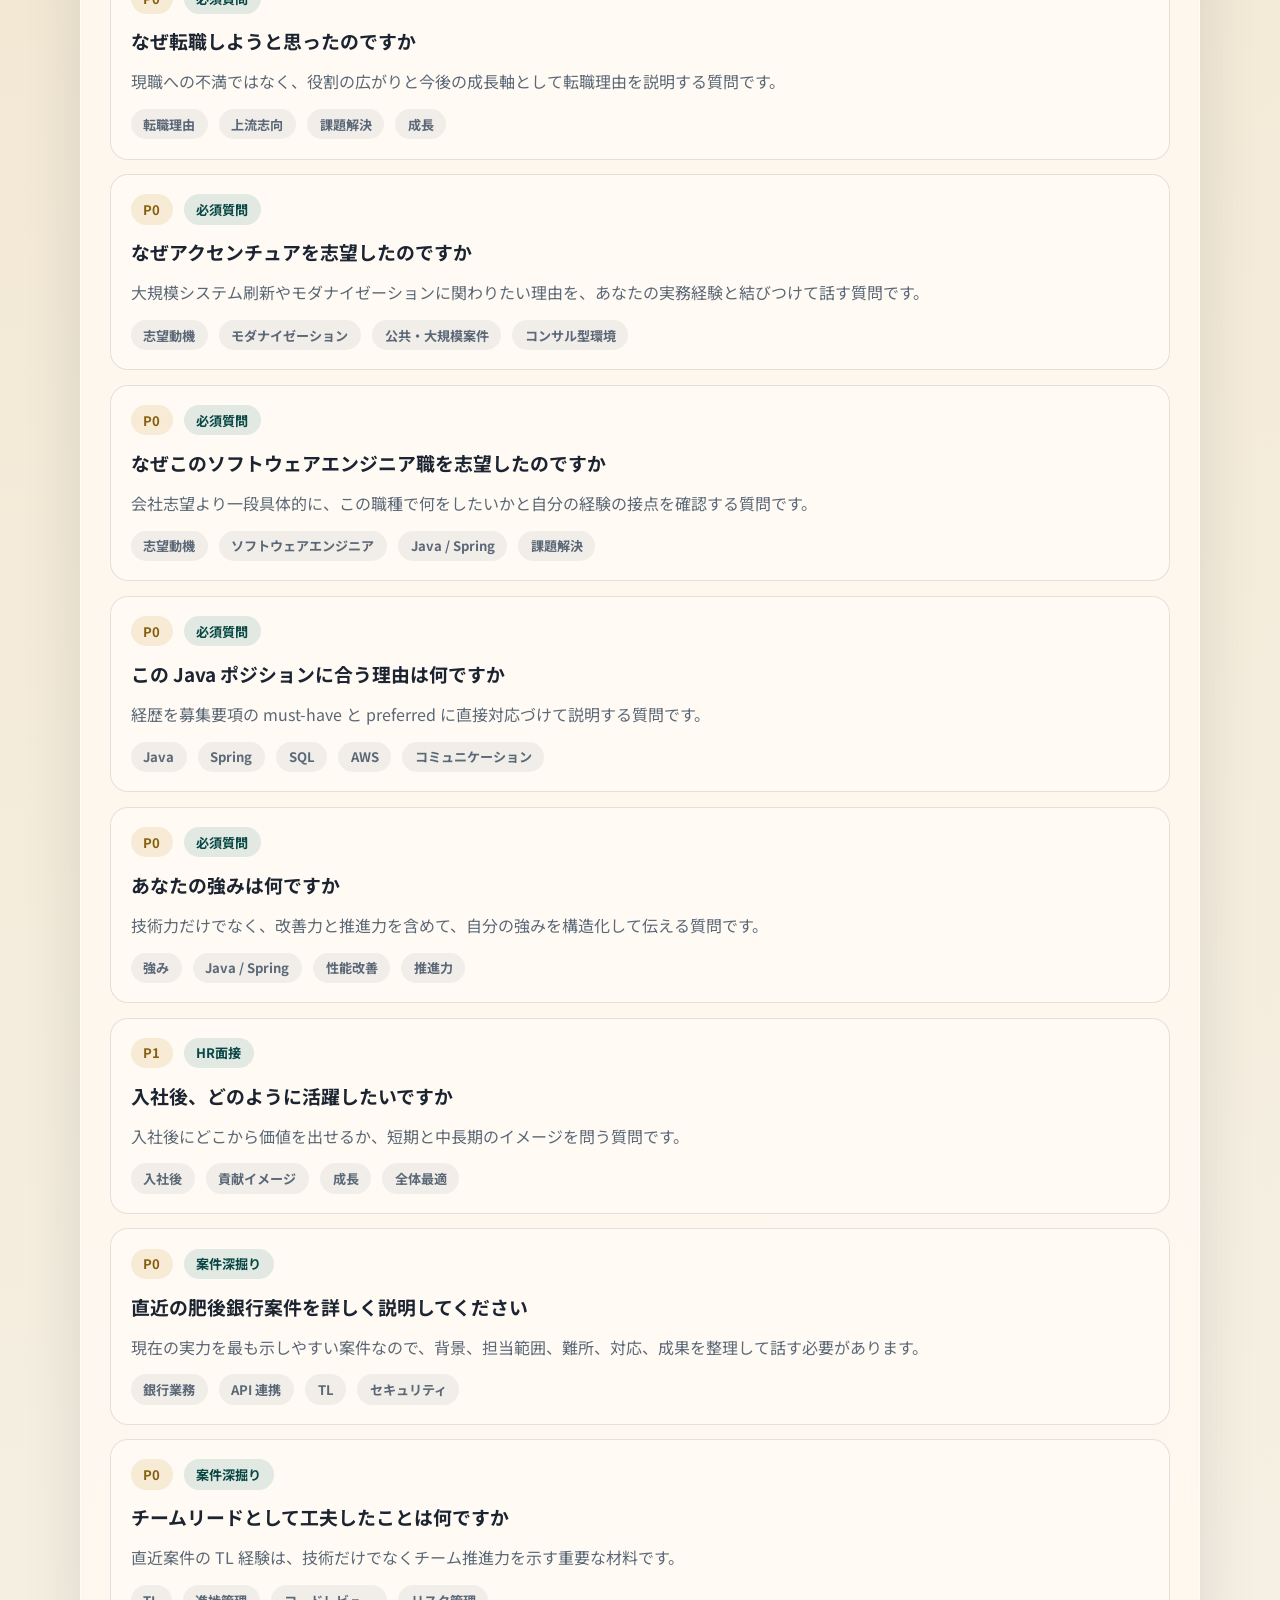
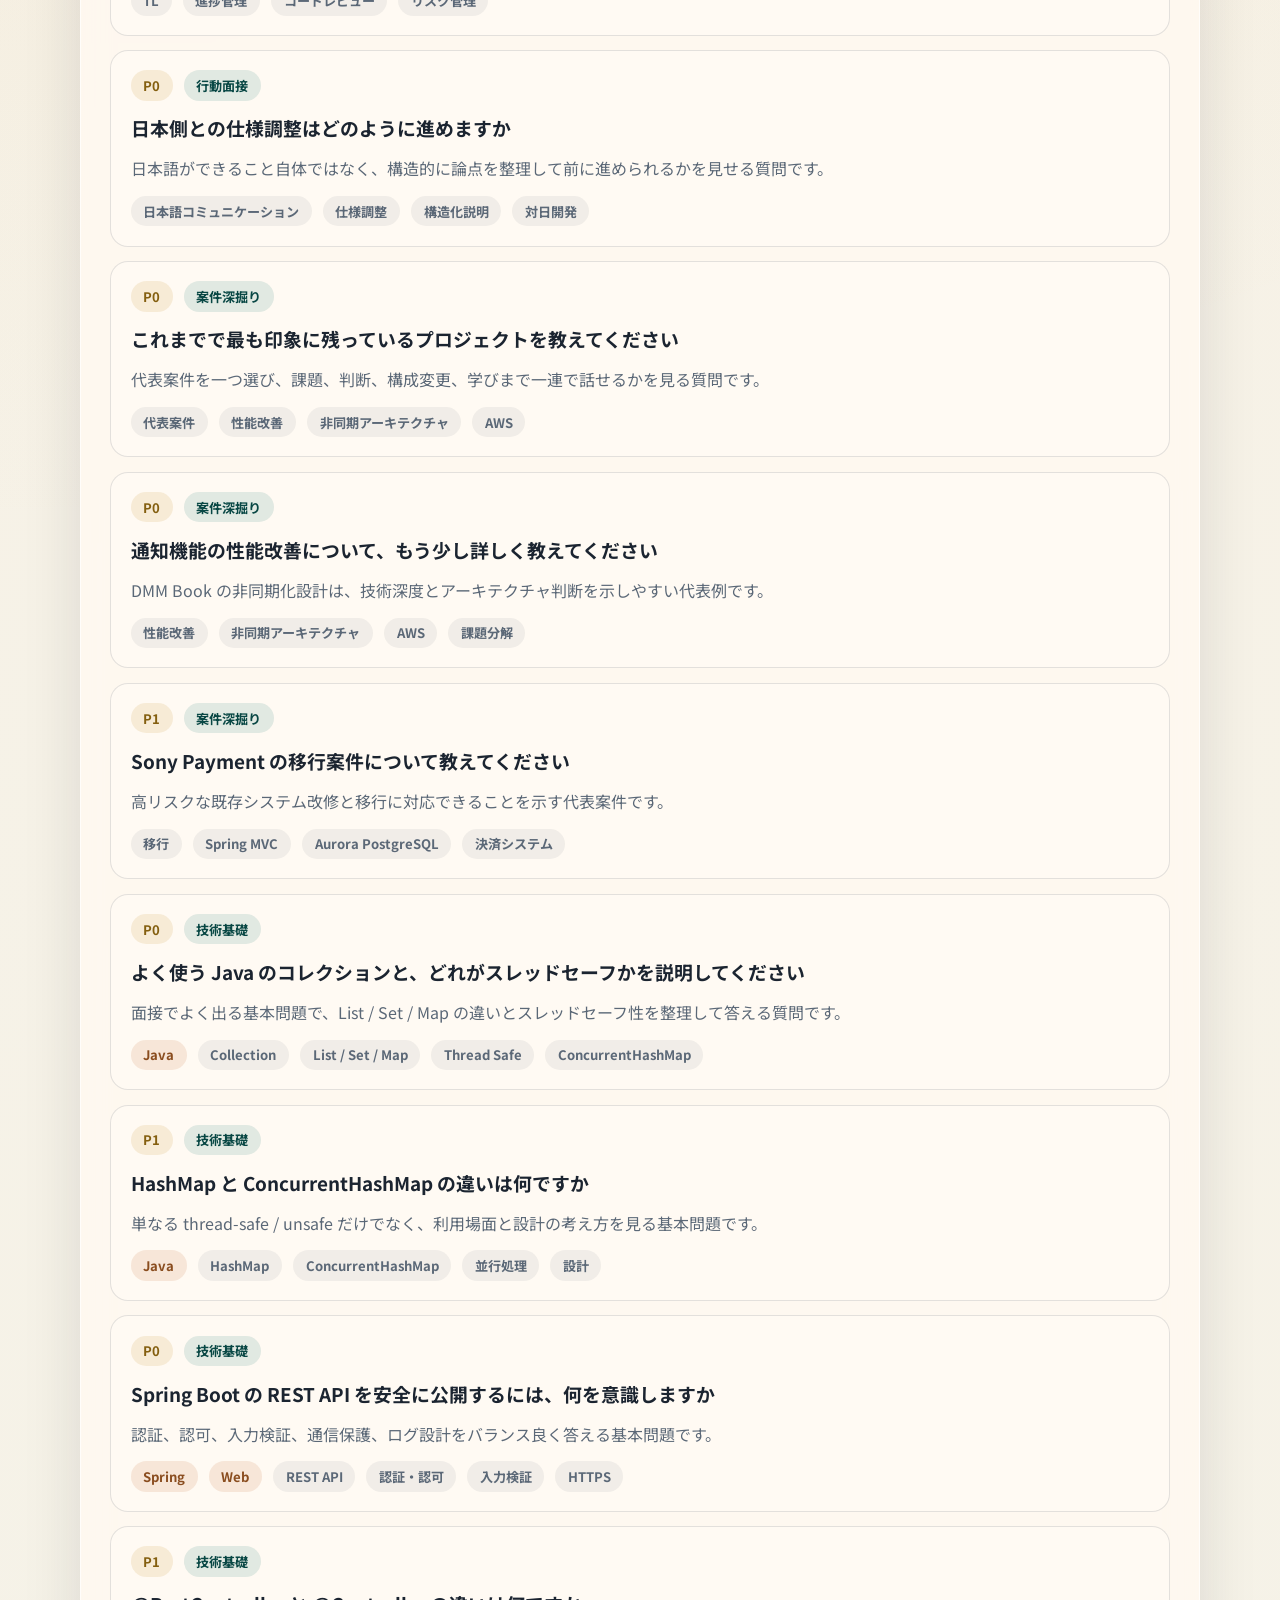
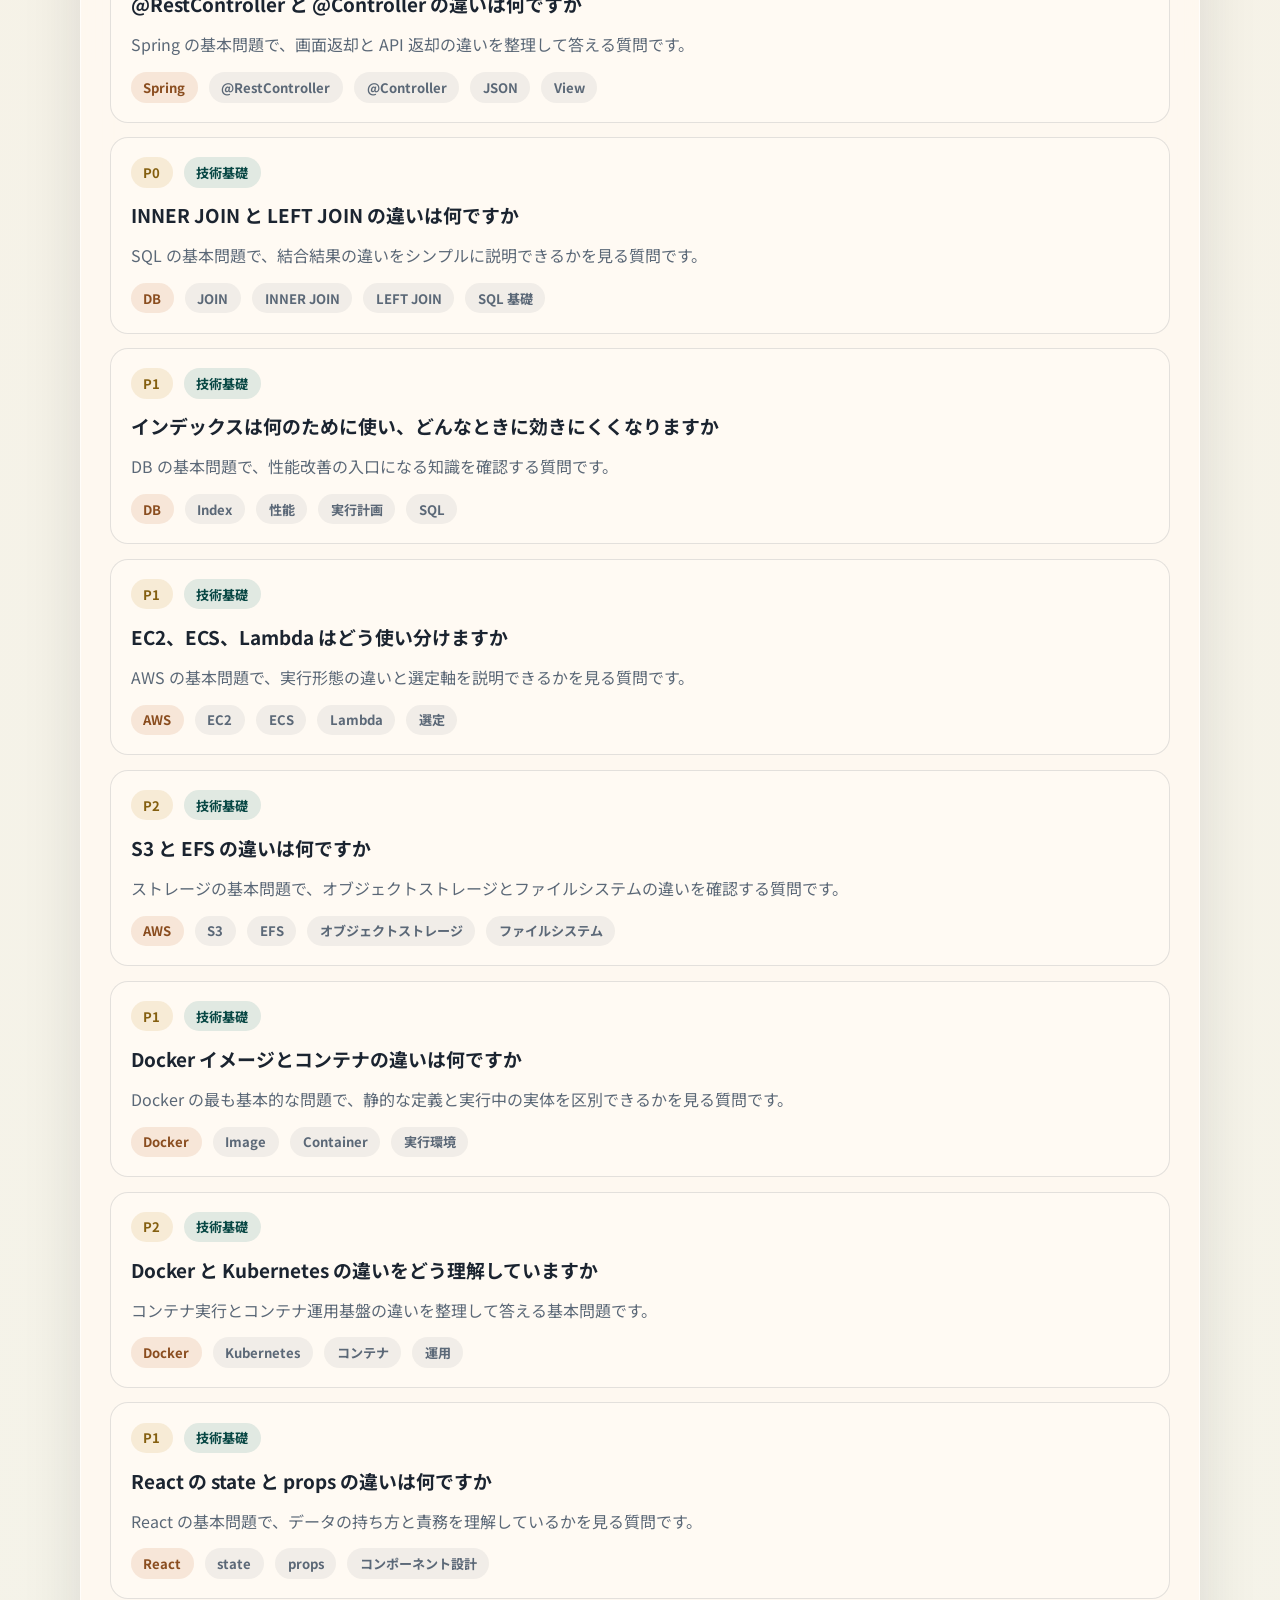
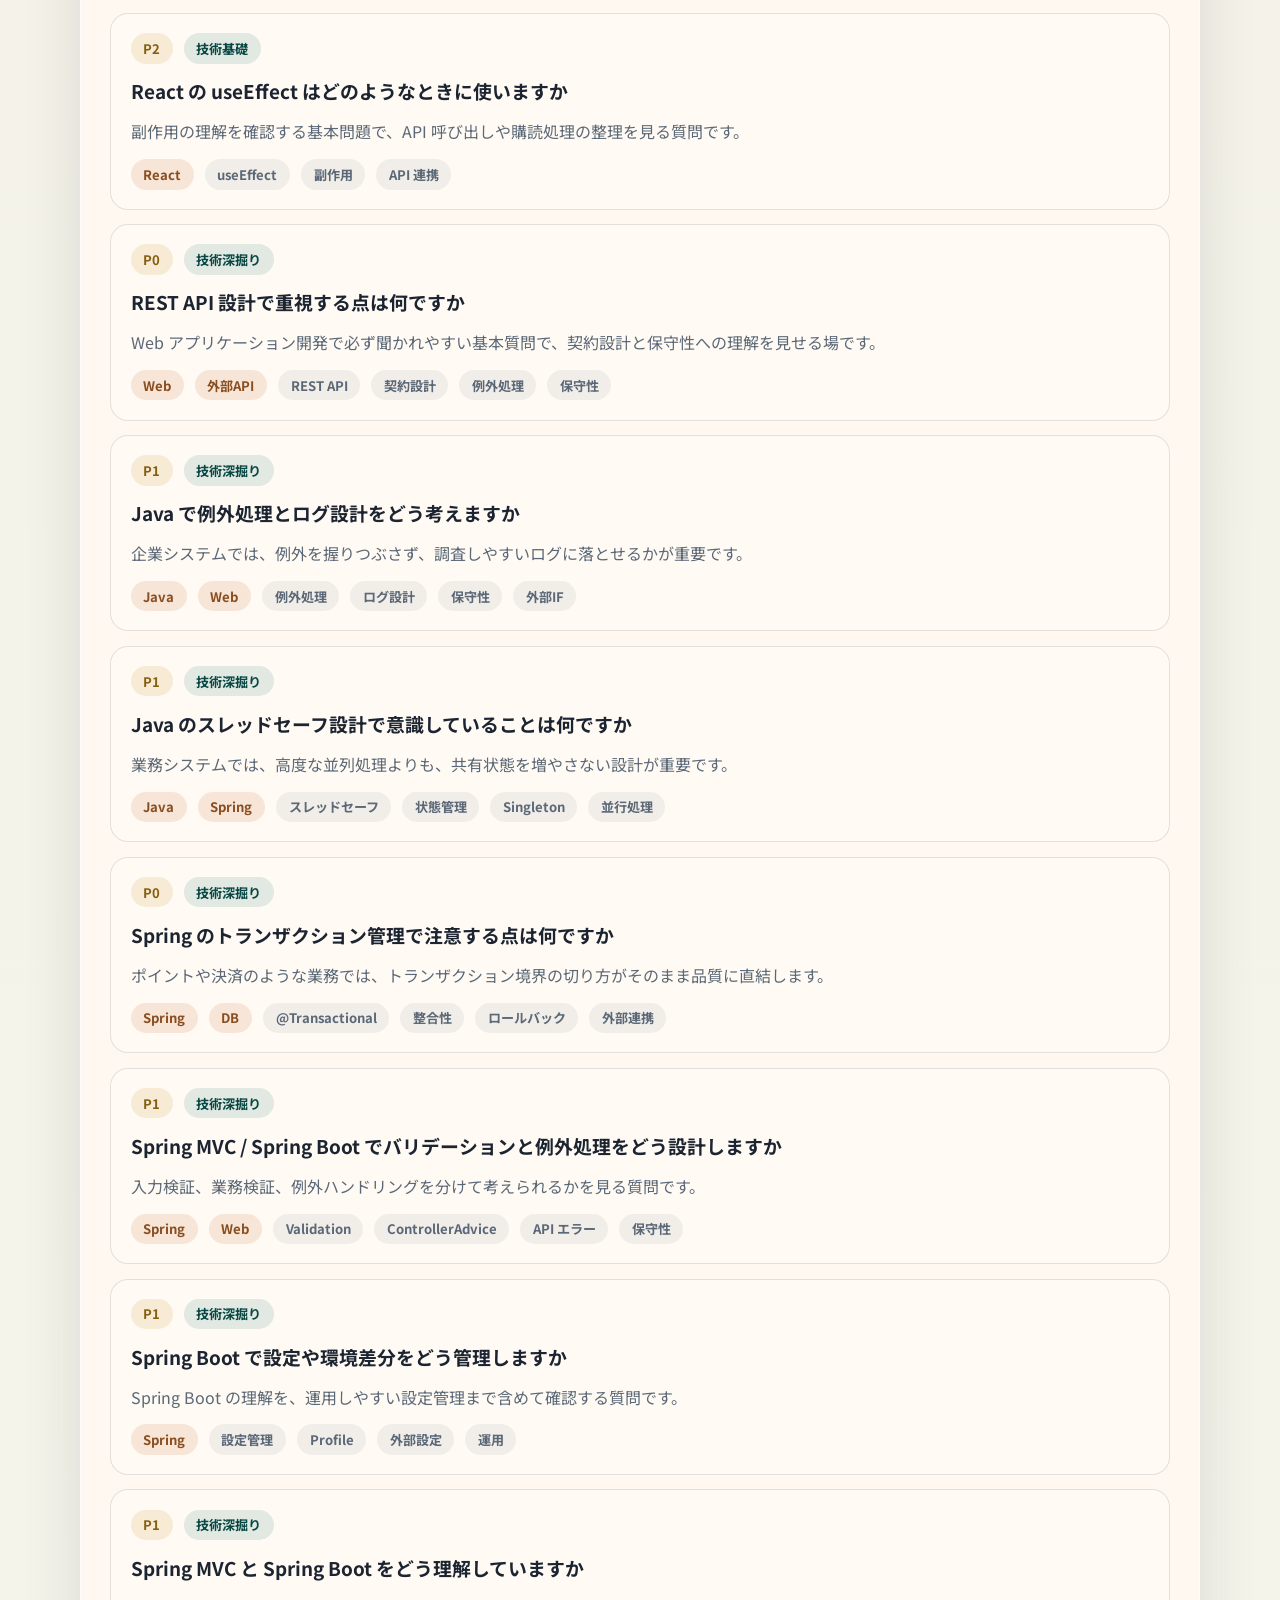
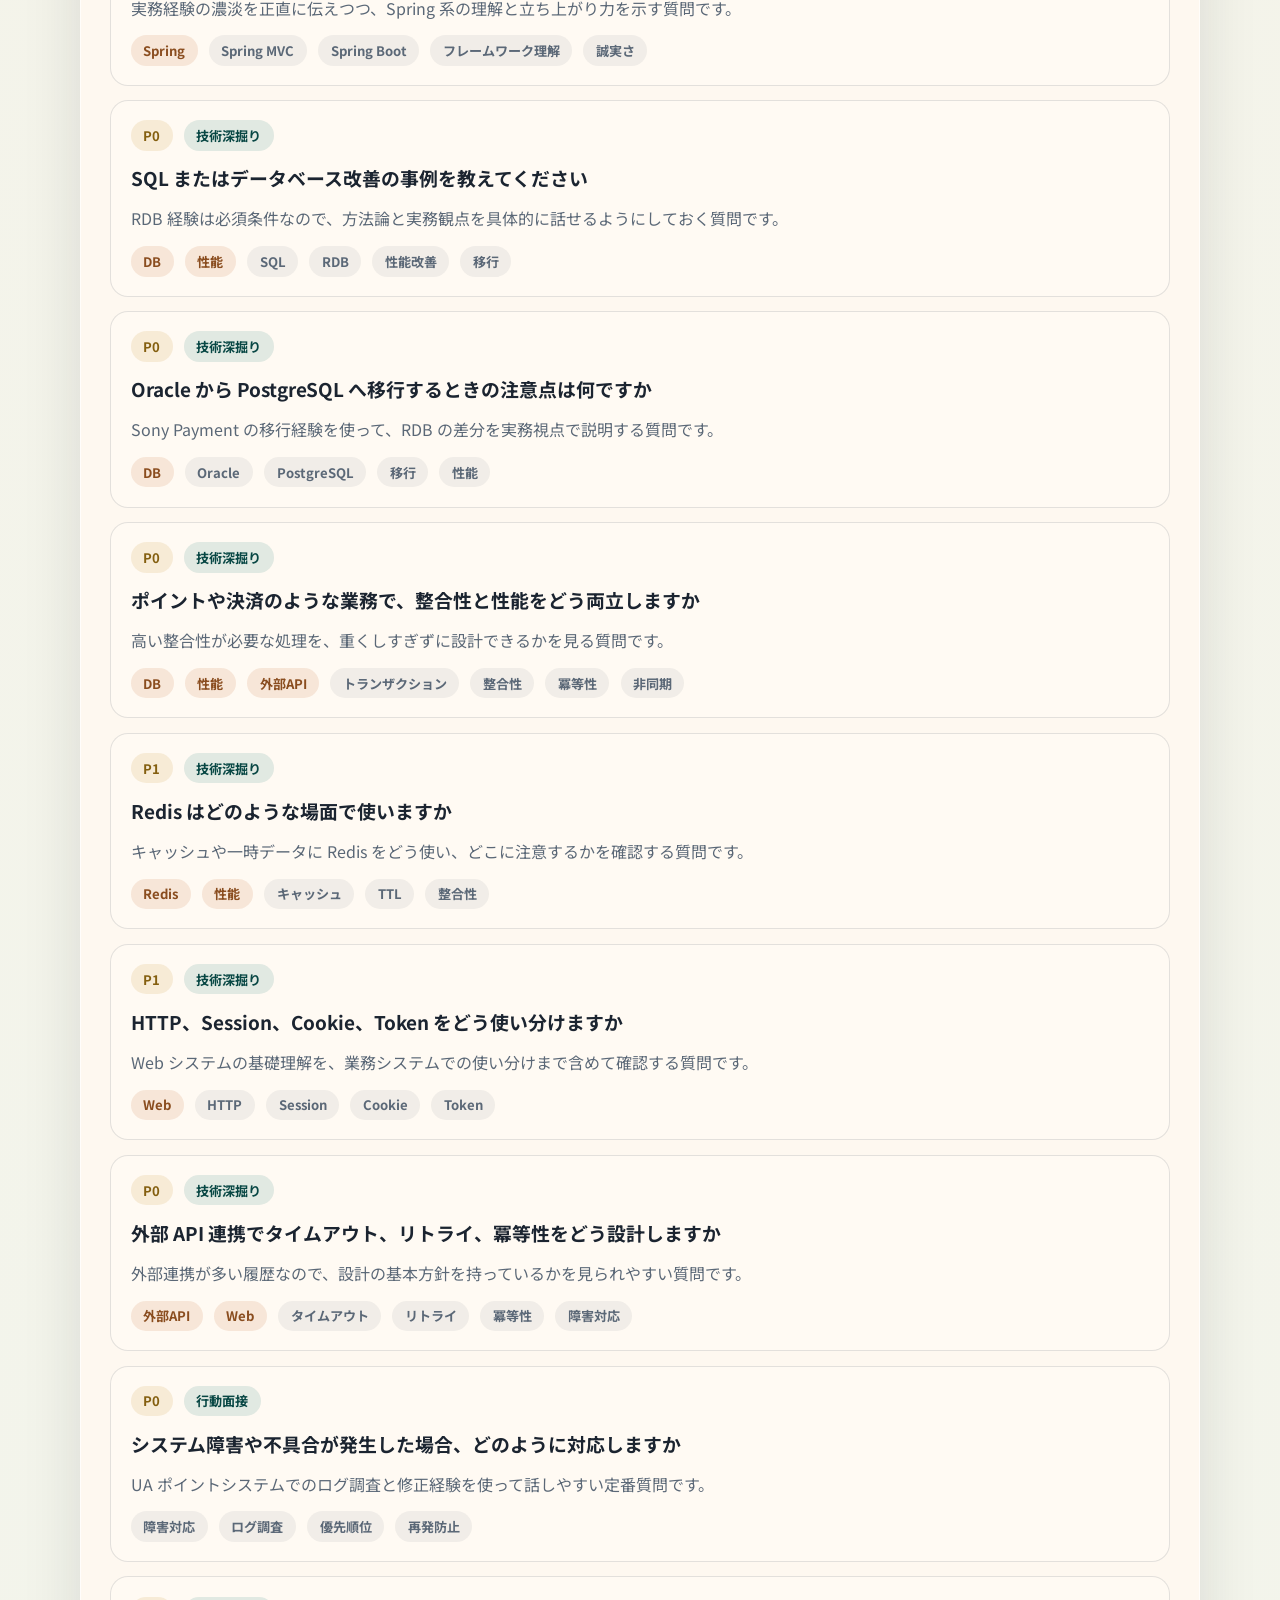
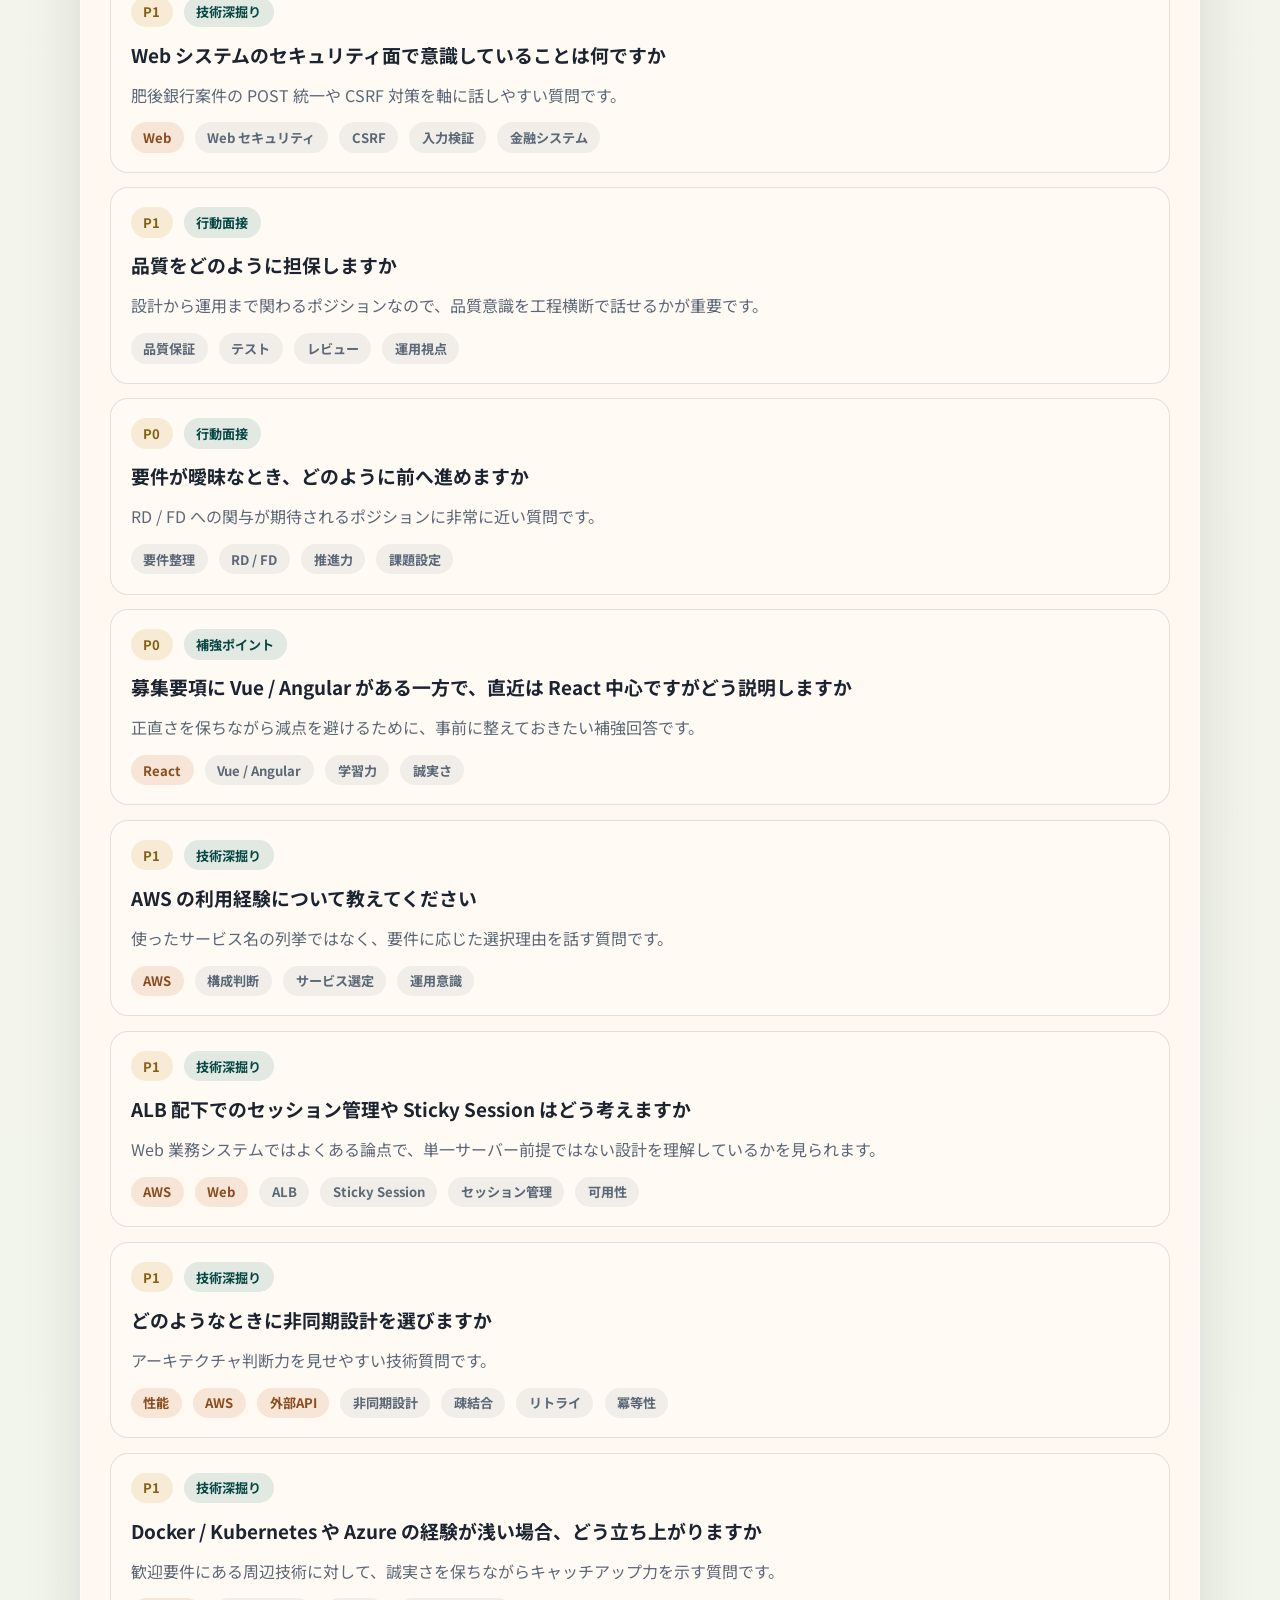
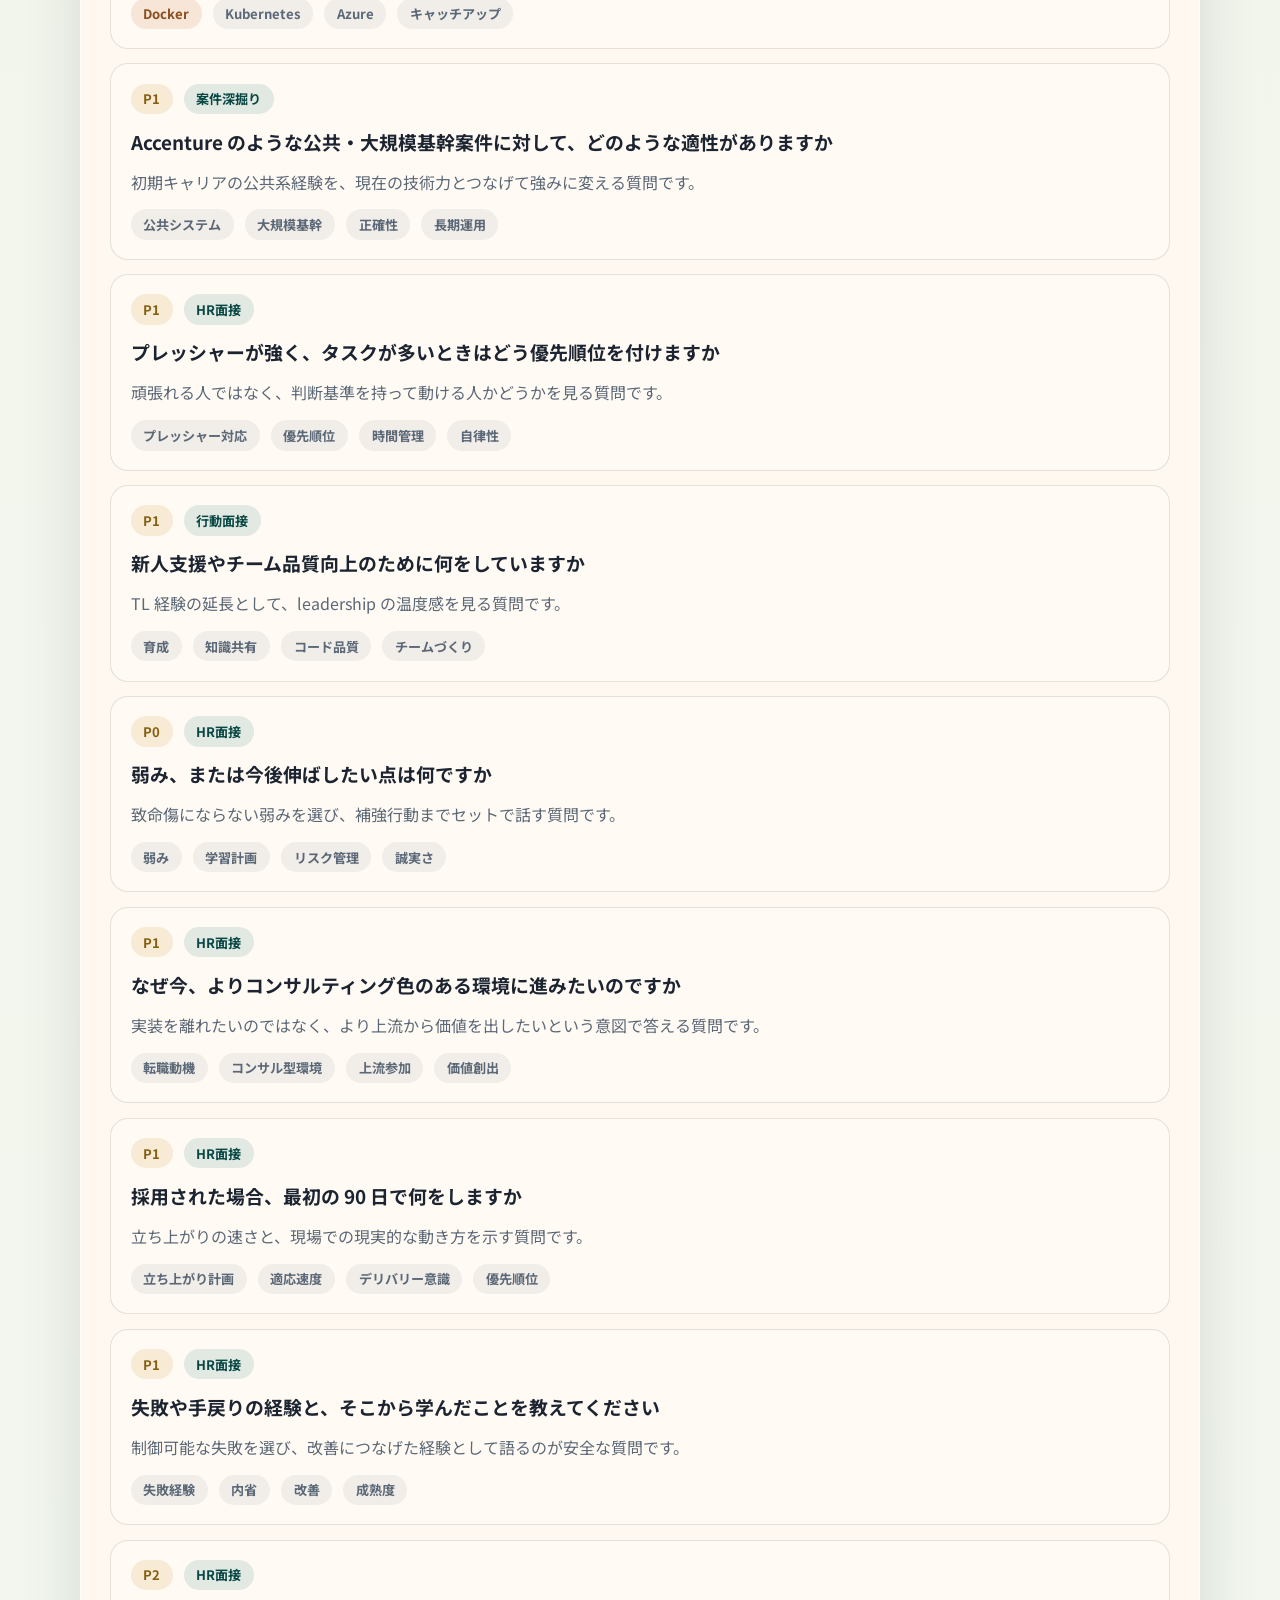
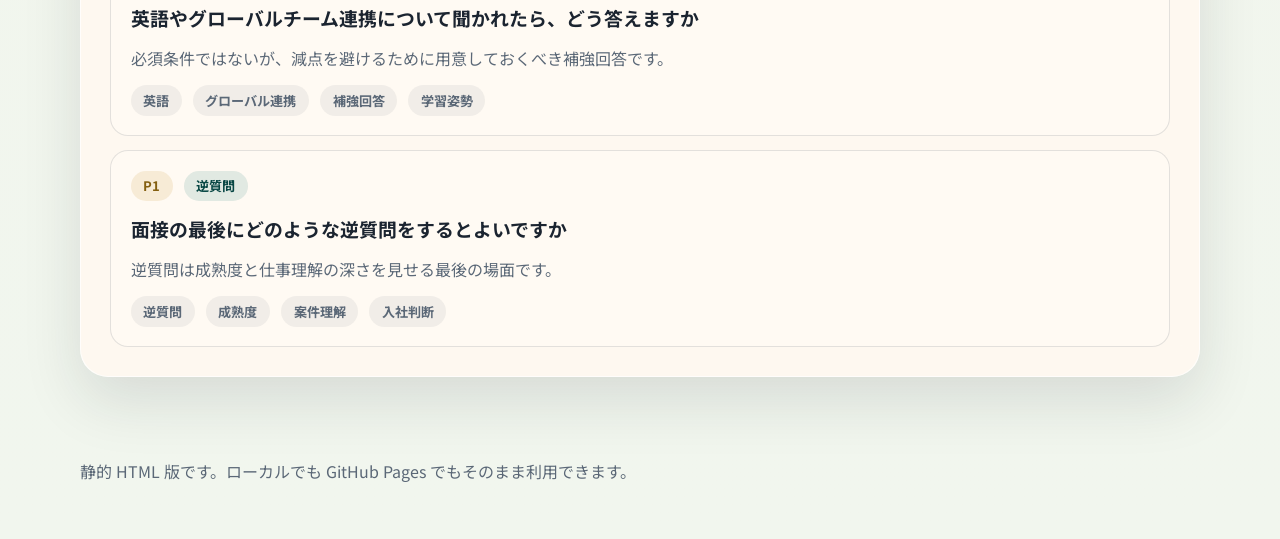
==== commit 2c1ba95b: "Expand interview tech question categories" ====
--- a/index.html
+++ b/index.html
@@ -80,11 +80,15 @@
             <input id="search-input" type="search" placeholder="質問名、タグ、キーワードで検索">
           </label>
           <div id="filter-pills" class="filter-pills" aria-label="カテゴリ絞り込み"></div>
+          <div id="topic-filter-panel" class="filter-stack">
+            <span class="filter-label">技術カテゴリ</span>
+            <div id="topic-pills" class="filter-pills" aria-label="技術カテゴリ絞り込み"></div>
+          </div>
         </div>
 
         <div class="result-meta">
           <span id="result-count"></span>
-          <span><code>P0</code> と <code>補強ポイント</code> を優先して準備するのがおすすめです。</span>
+          <span><code>必須質問</code> と <code>P0</code> を先に固め、技術系は <code>Spring</code> や <code>AWS</code> のタグで絞るのがおすすめです。</span>
         </div>
 
         <div id="question-list" class="question-list" aria-live="polite"></div>
--- a/assets/styles.css
+++ b/assets/styles.css
@@ -157,6 +157,10 @@
   padding: 2rem 0 4rem;
 }
 
+body[data-page="detail"] .page-shell {
+  width: min(calc(100% - 2rem), 860px);
+}
+
 .hero,
 .library-section,
 .detail-card,
@@ -392,6 +396,16 @@
   border-color: rgba(12, 107, 103, 0.42);
 }
 
+.filter-stack {
+  display: grid;
+  gap: 0.45rem;
+}
+
+.filter-label {
+  font-size: 0.92rem;
+  font-weight: 700;
+}
+
 .filter-pills {
   display: flex;
   flex-wrap: wrap;
@@ -475,6 +489,11 @@
   color: var(--accent-strong);
 }
 
+.badge-topic {
+  background: rgba(199, 105, 55, 0.14);
+  color: #8a4d1f;
+}
+
 .badge-tag {
   background: rgba(27, 36, 48, 0.06);
   color: var(--muted);
@@ -526,7 +545,7 @@
 
 .detail-intro {
   margin: 1rem 0 0;
-  max-width: 52rem;
+  max-width: 44rem;
 }
 
 .detail-actions {
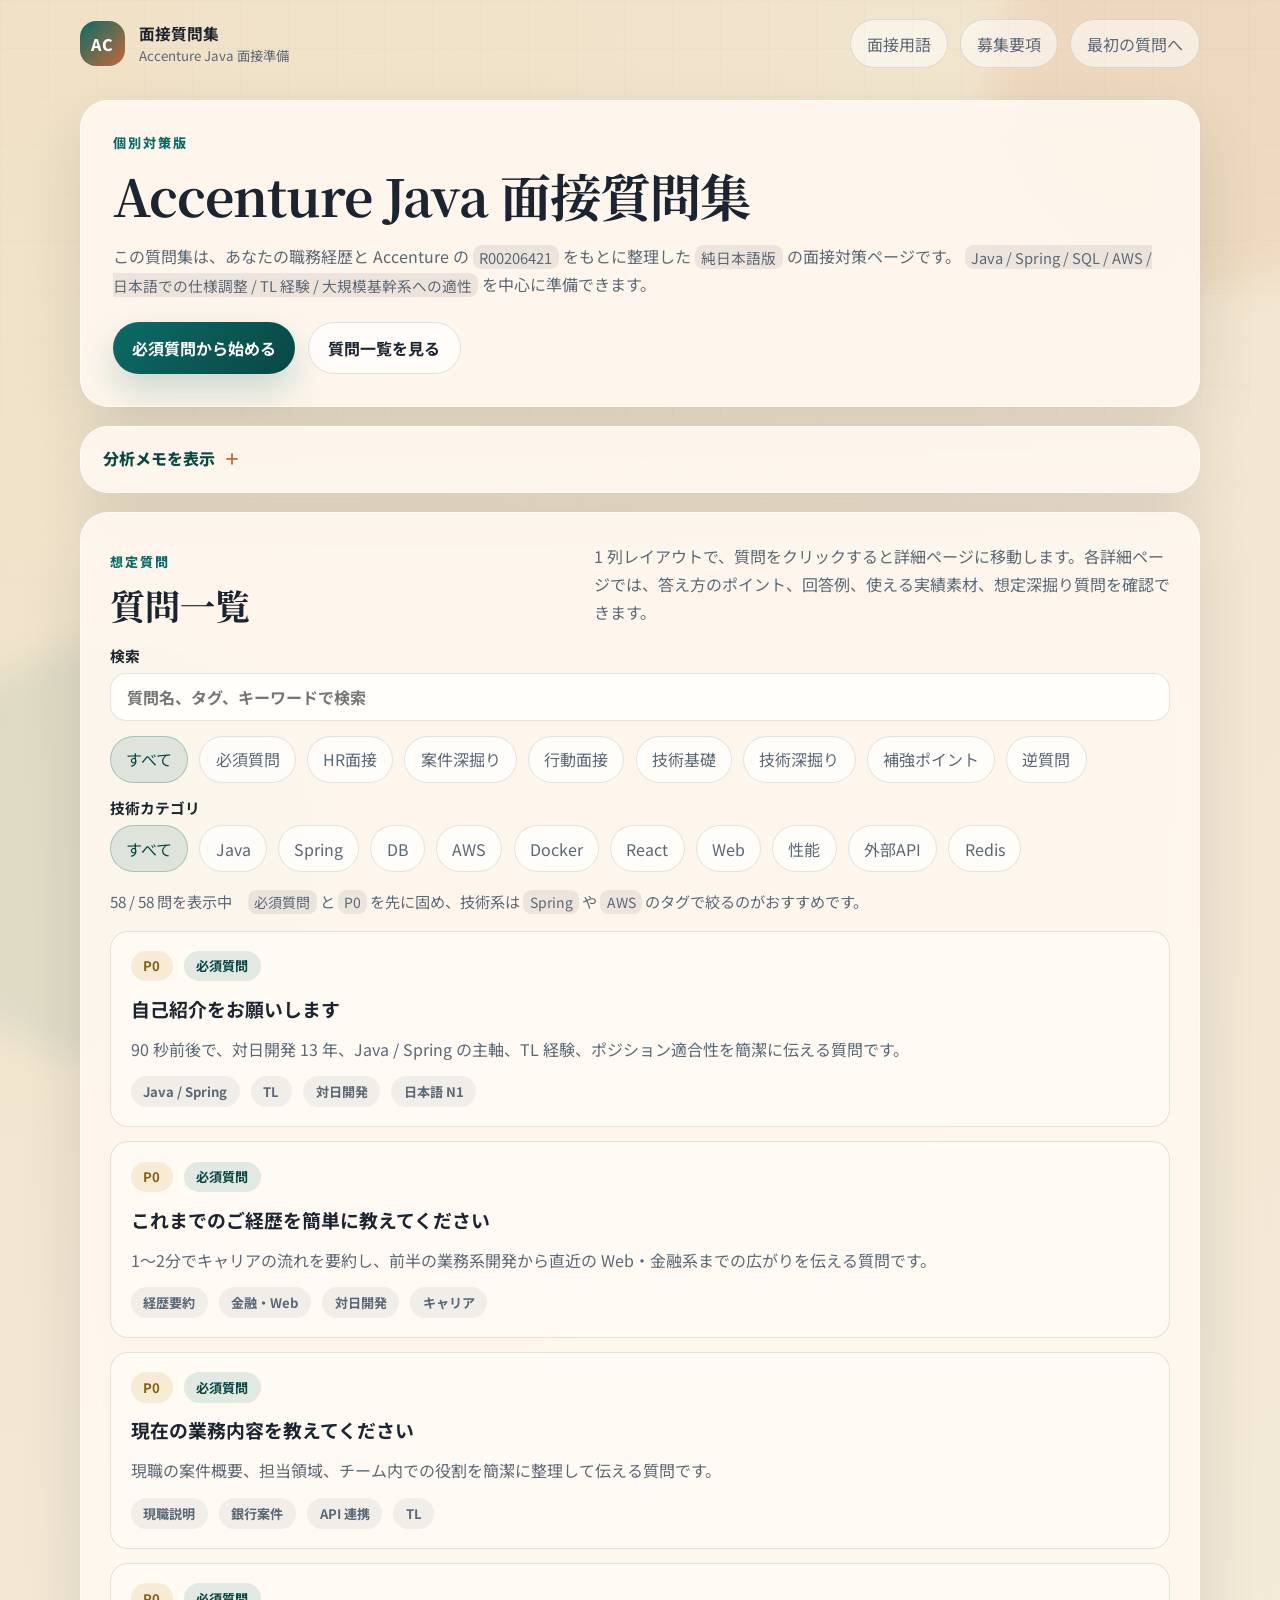
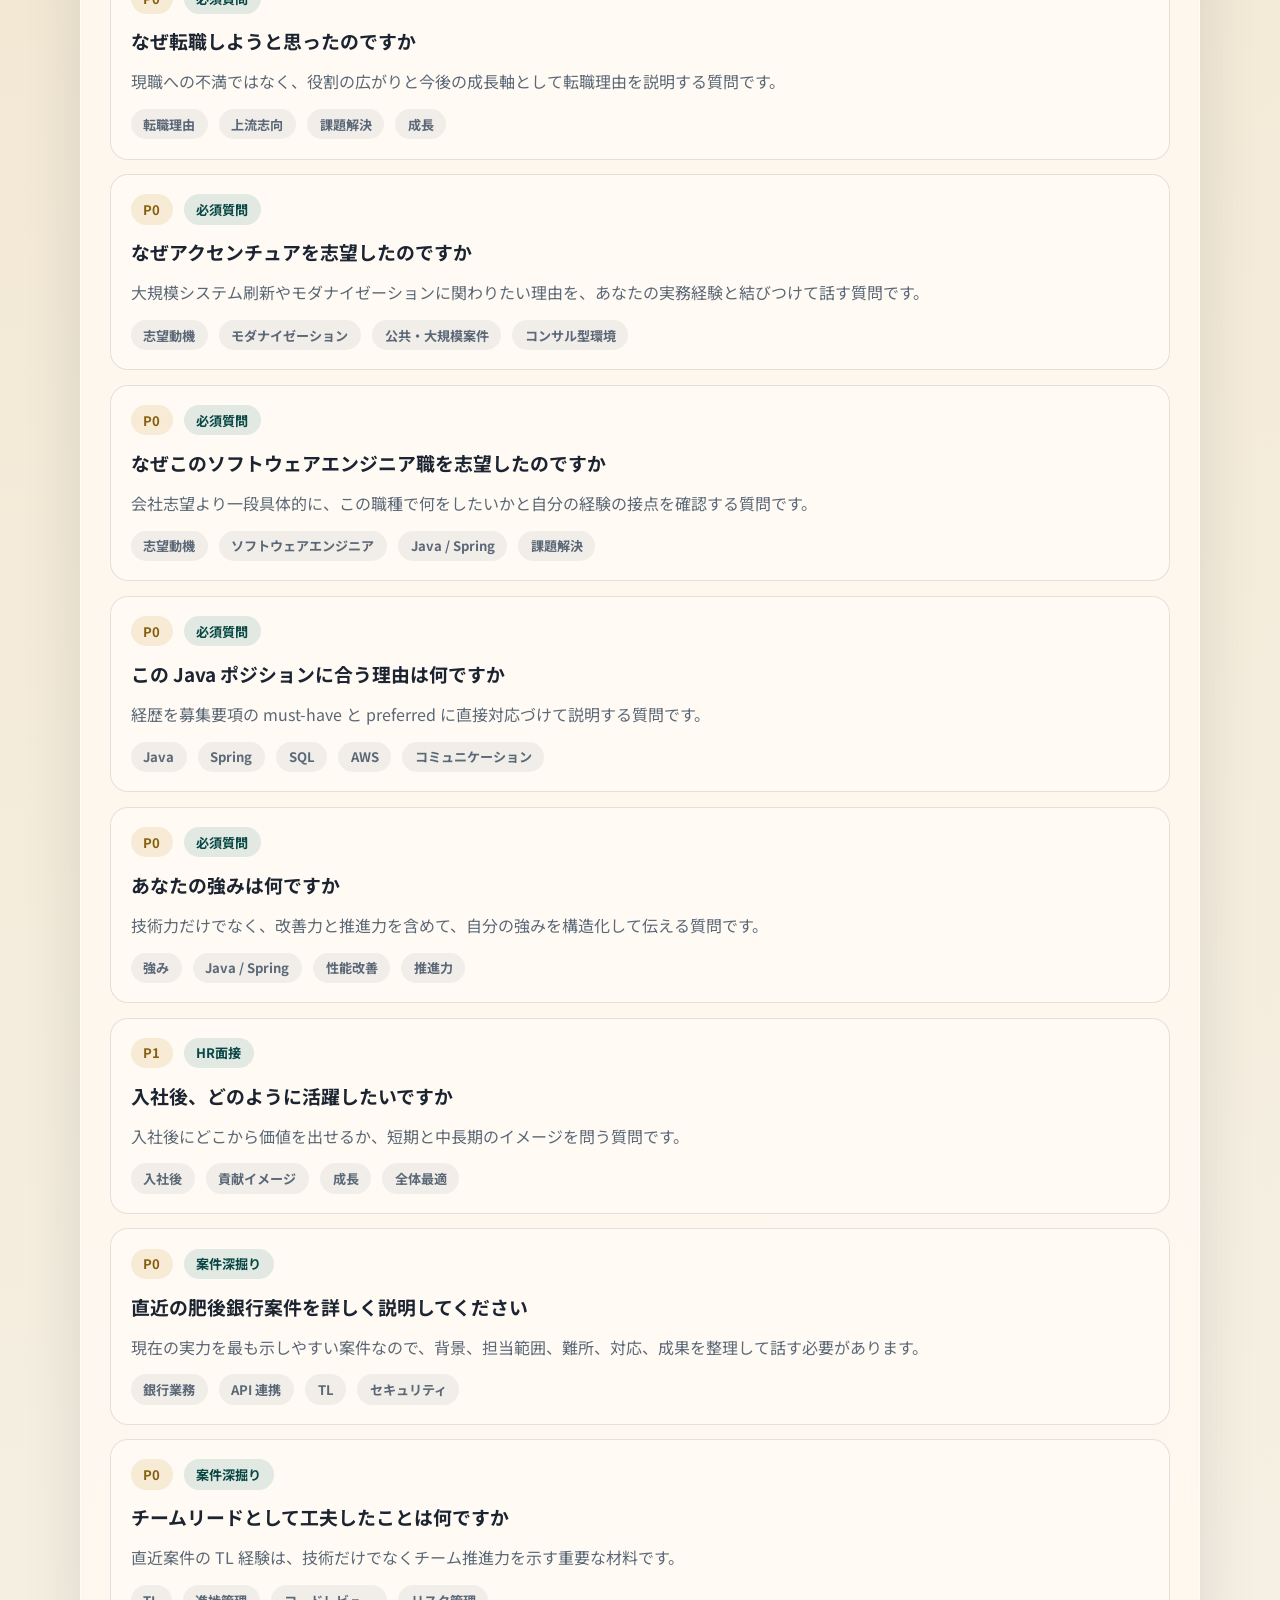
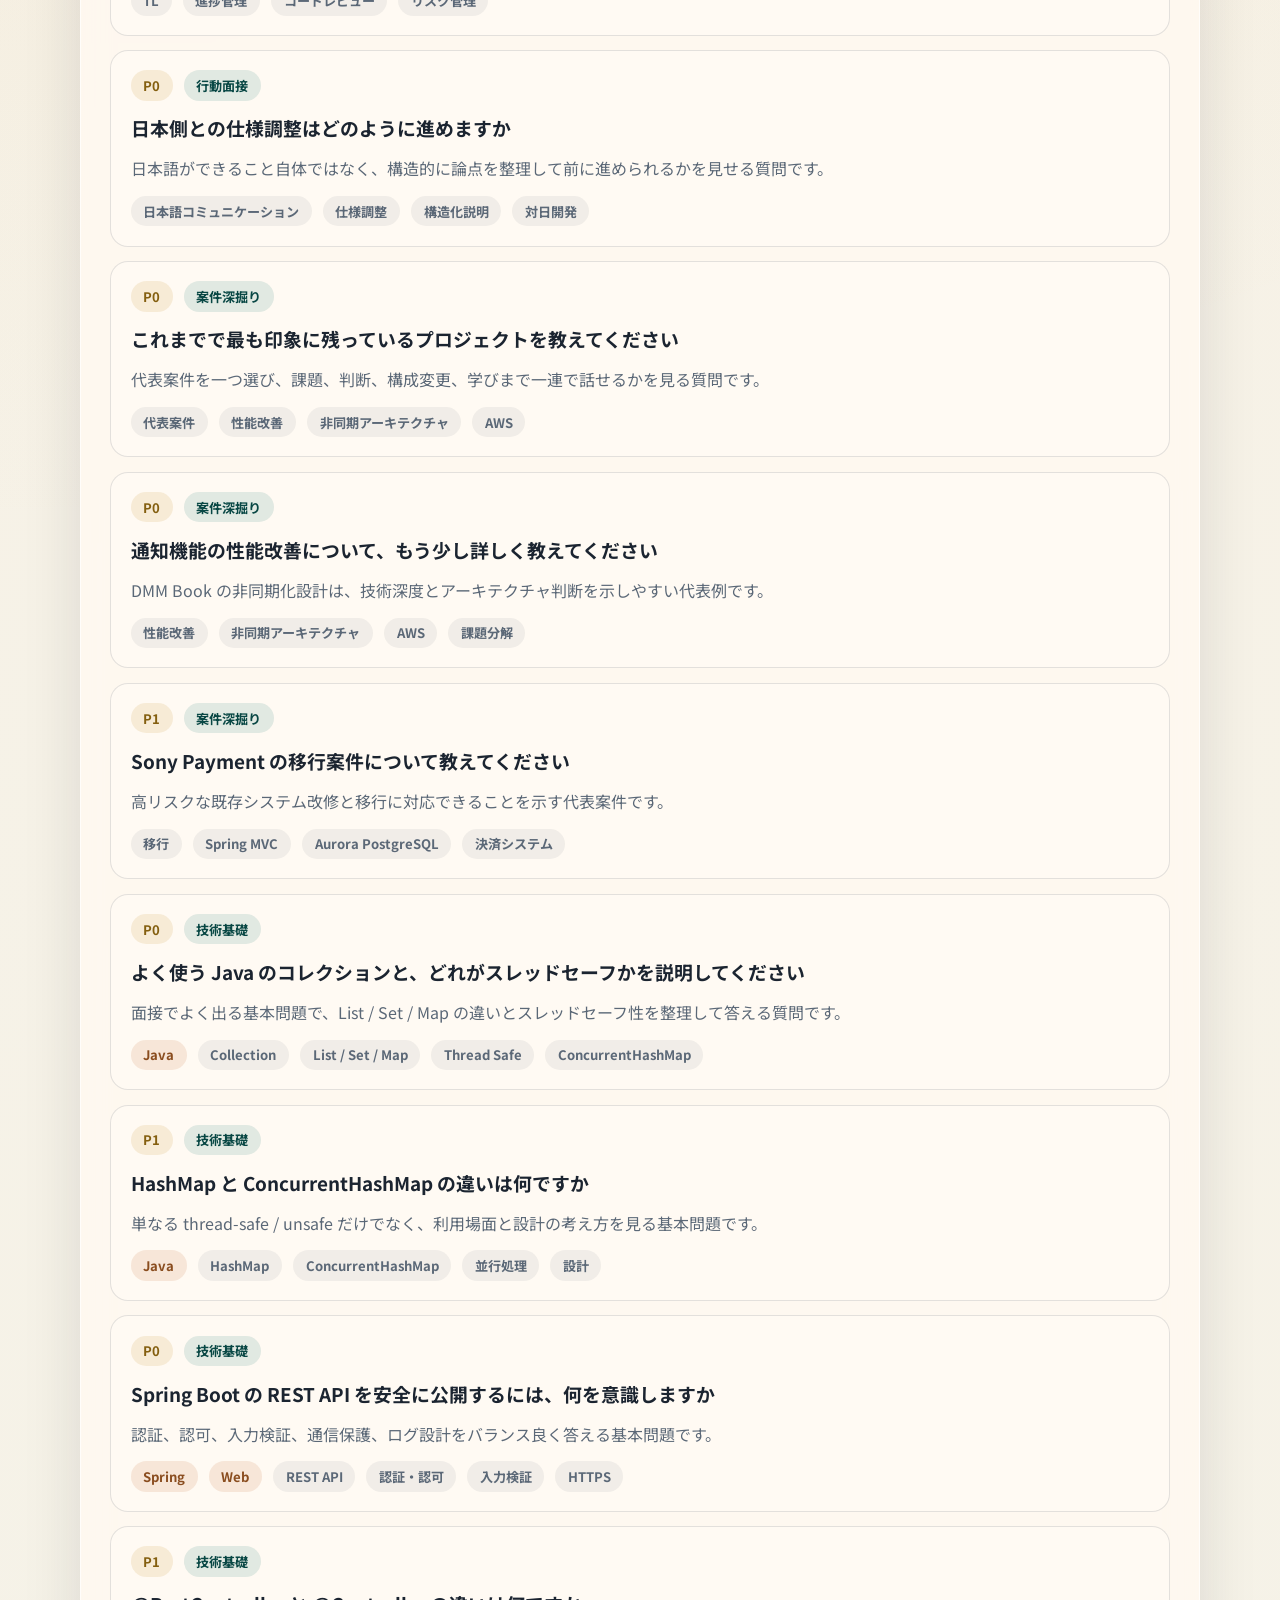
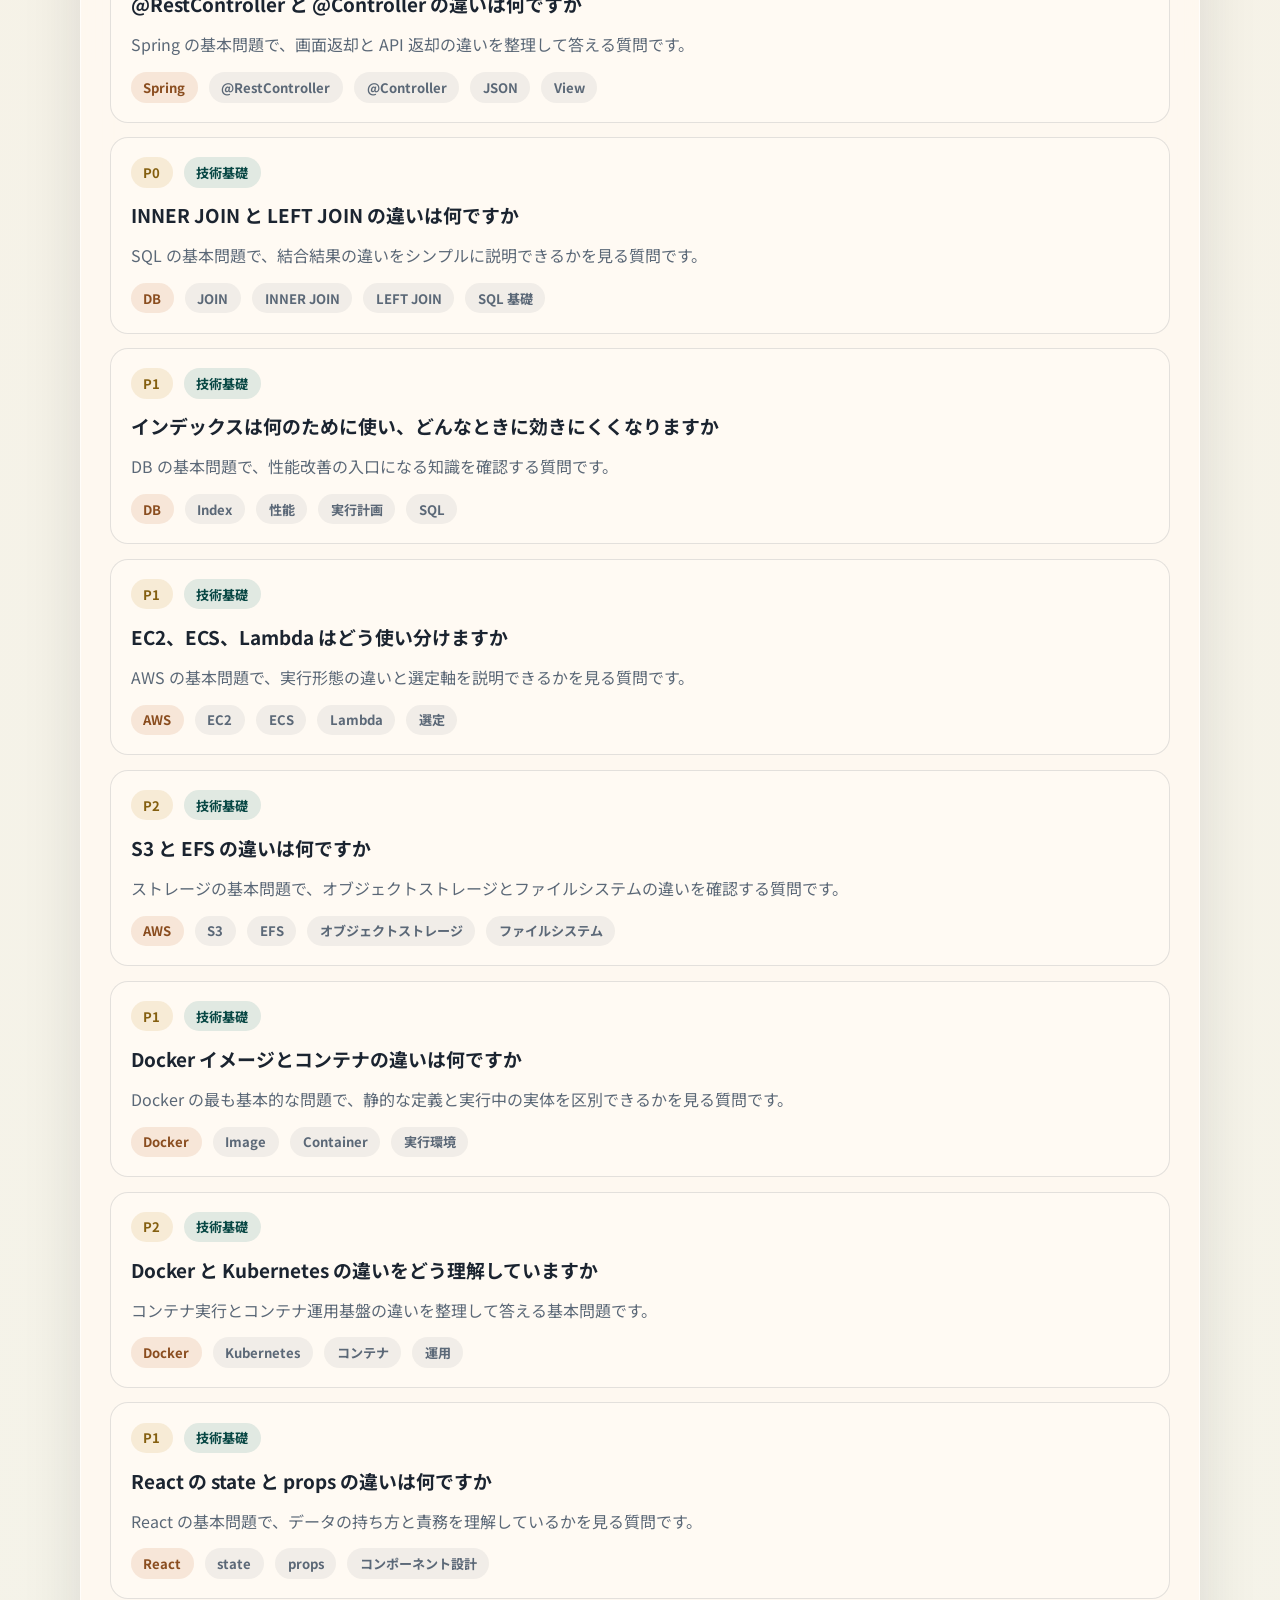
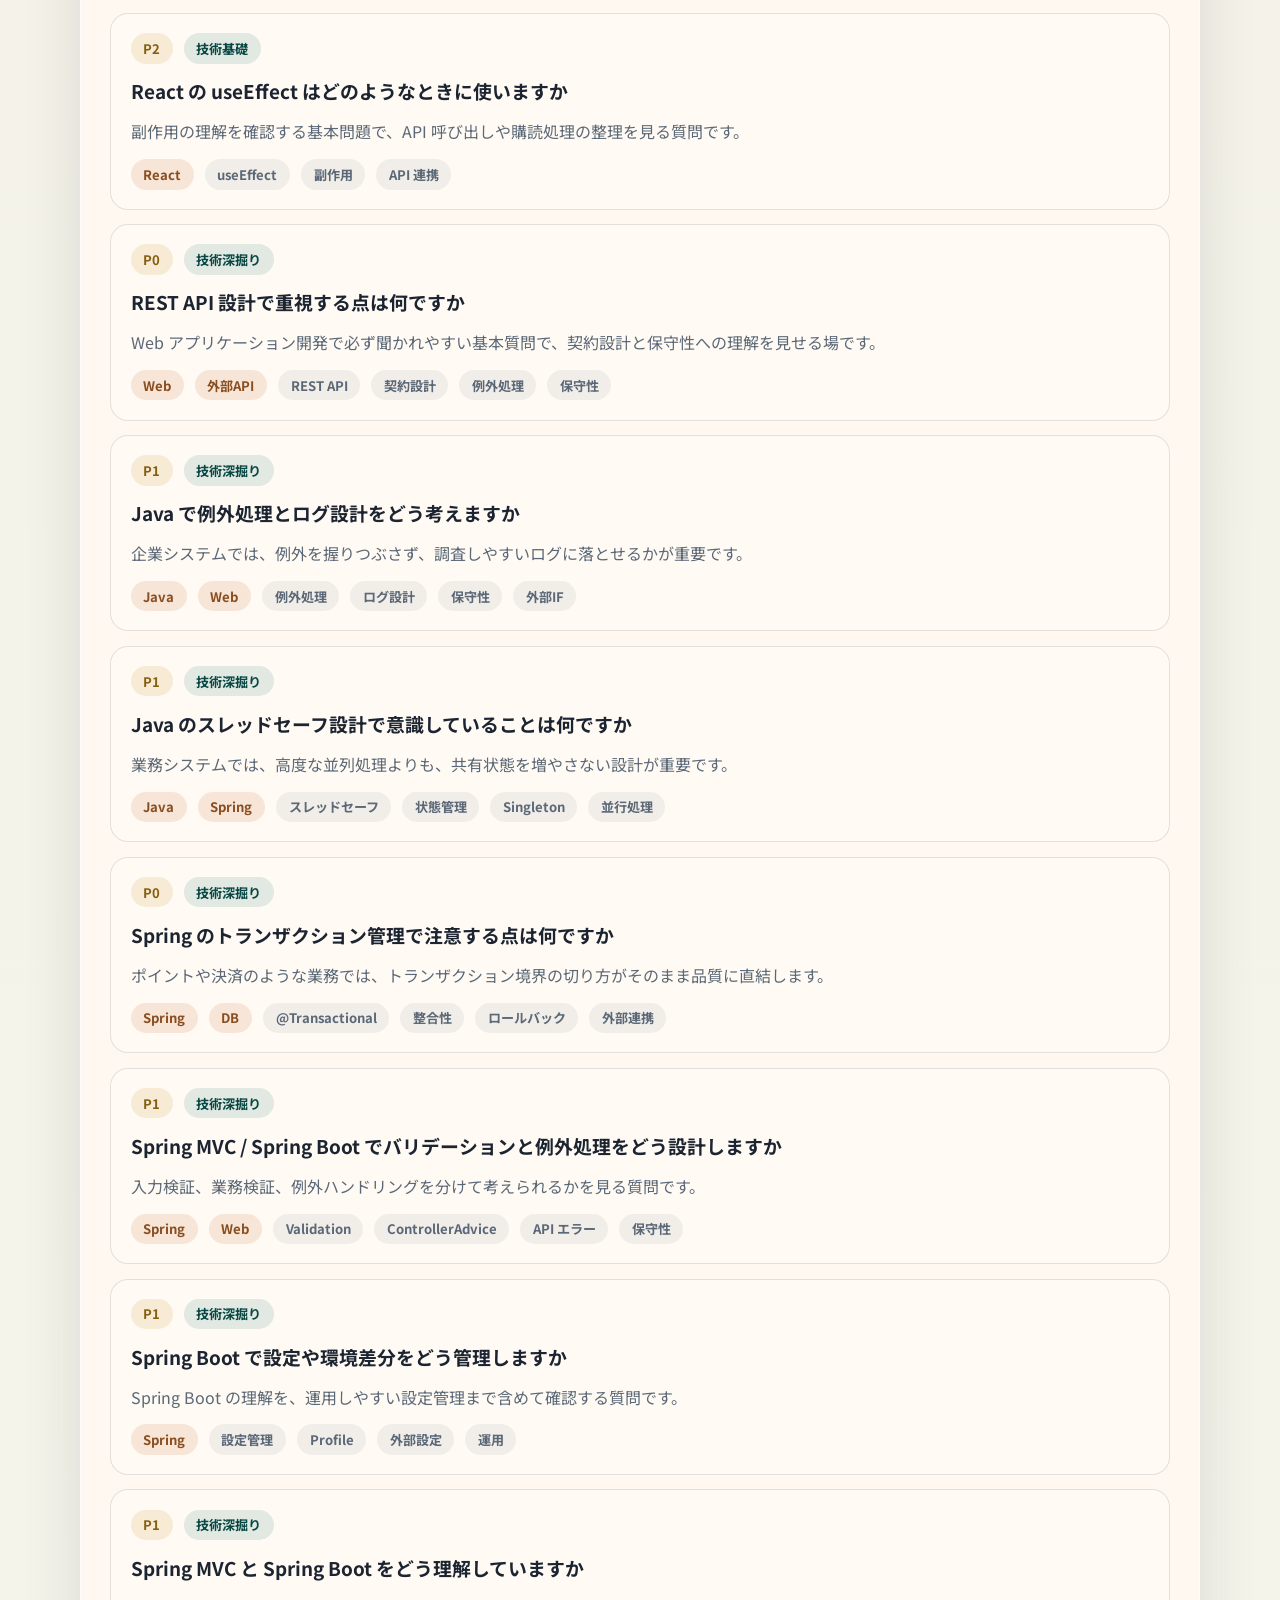
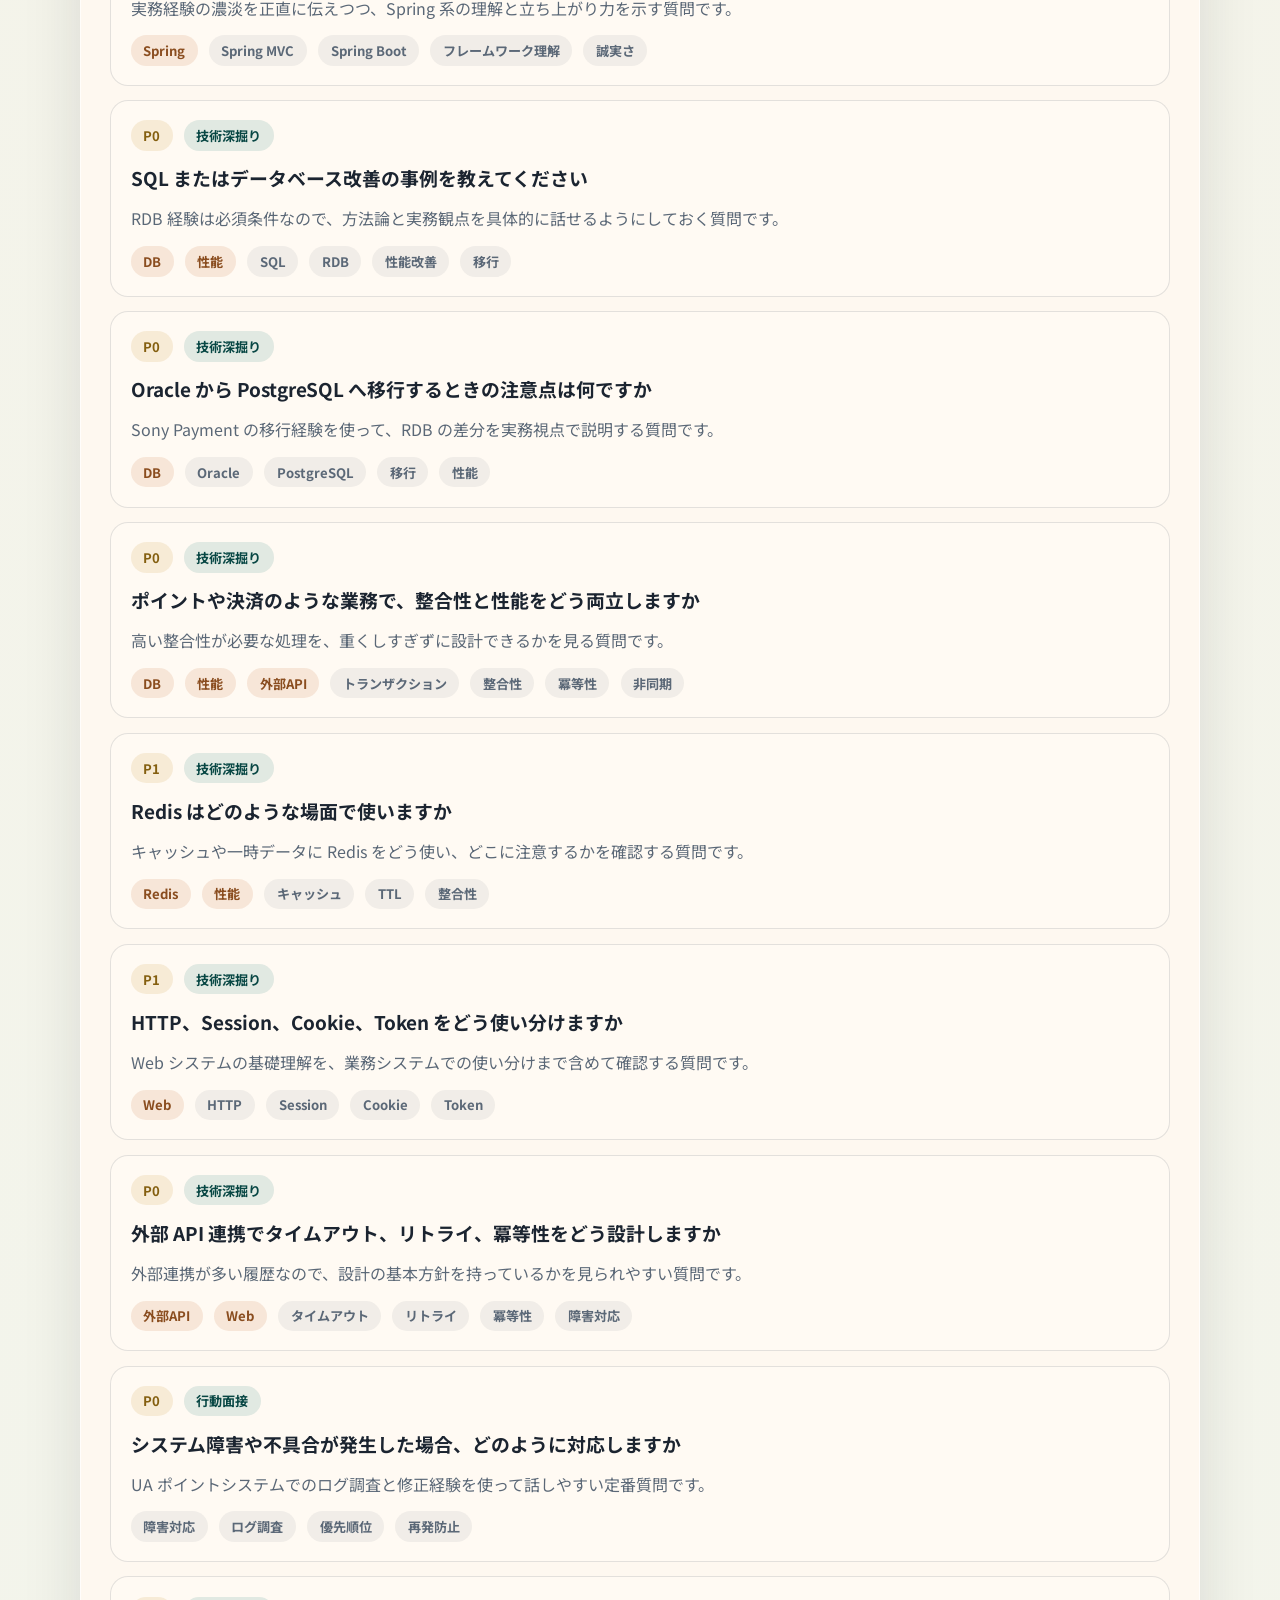
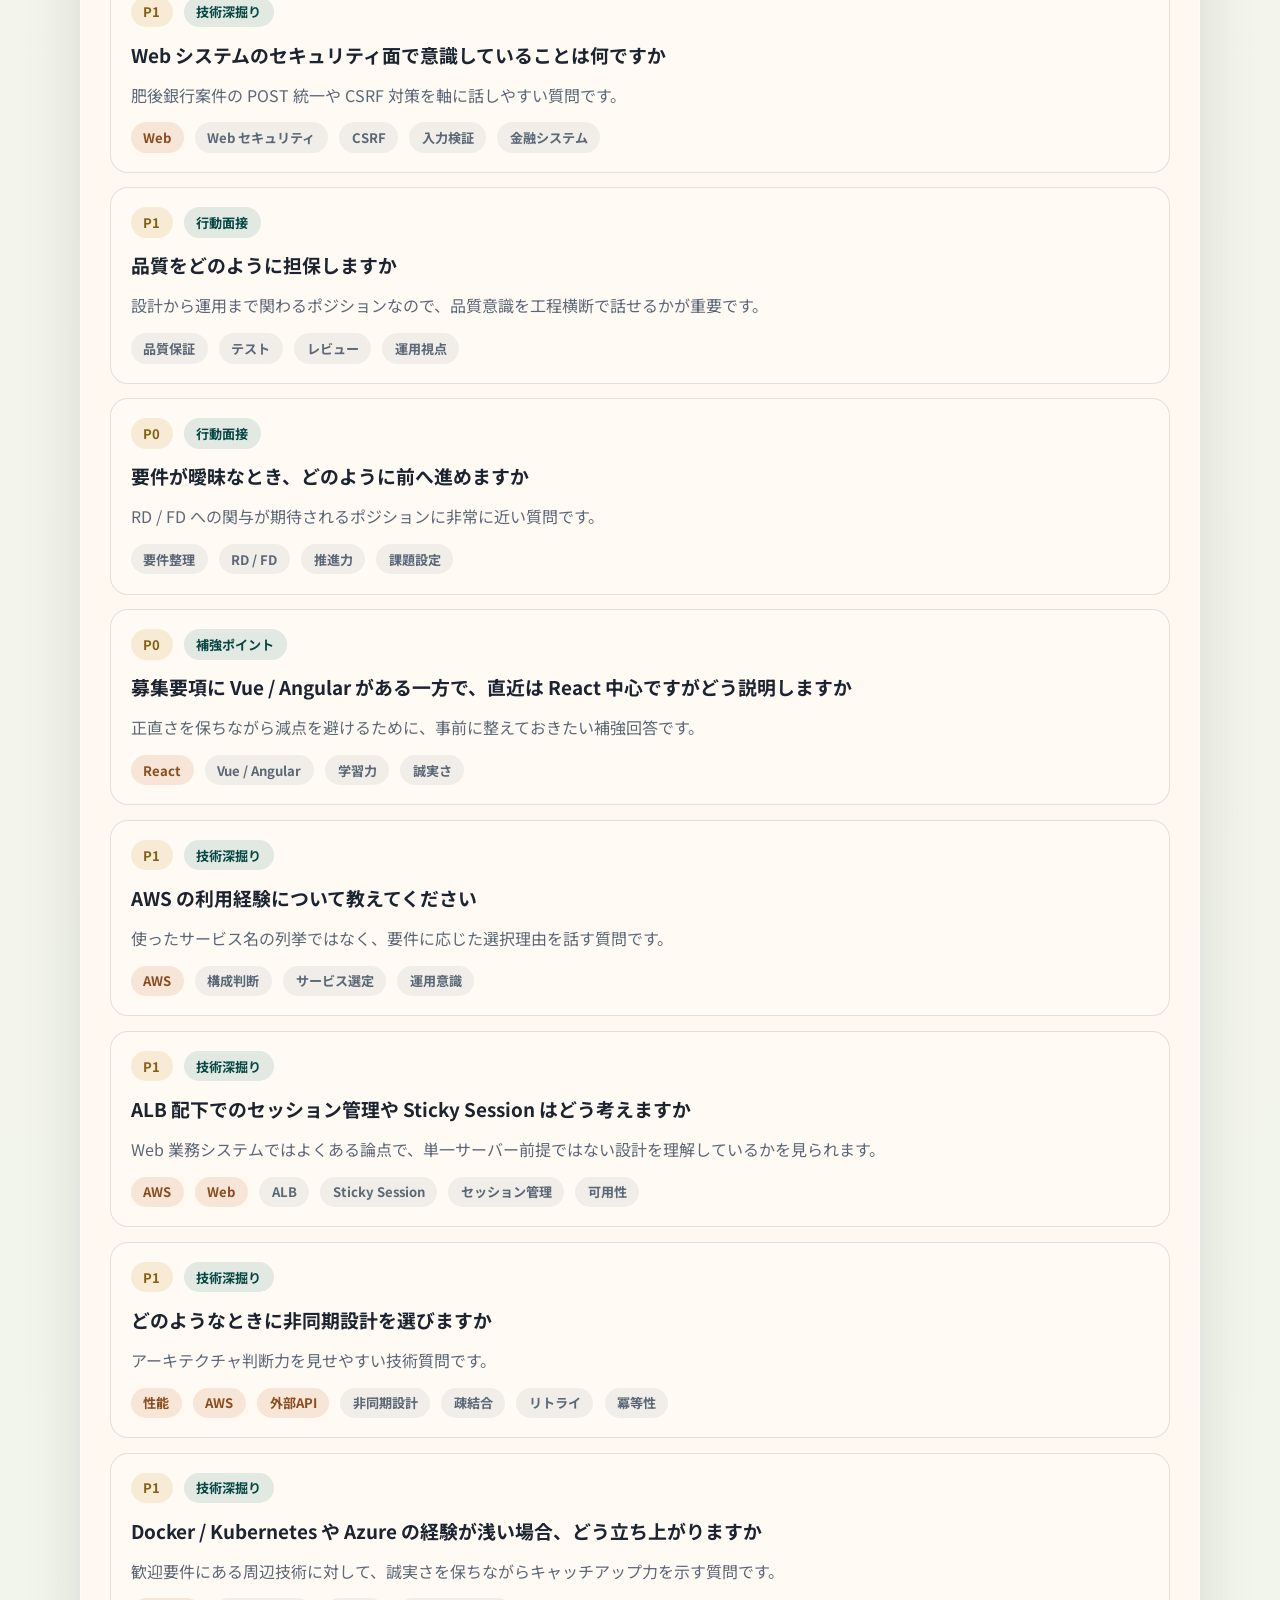
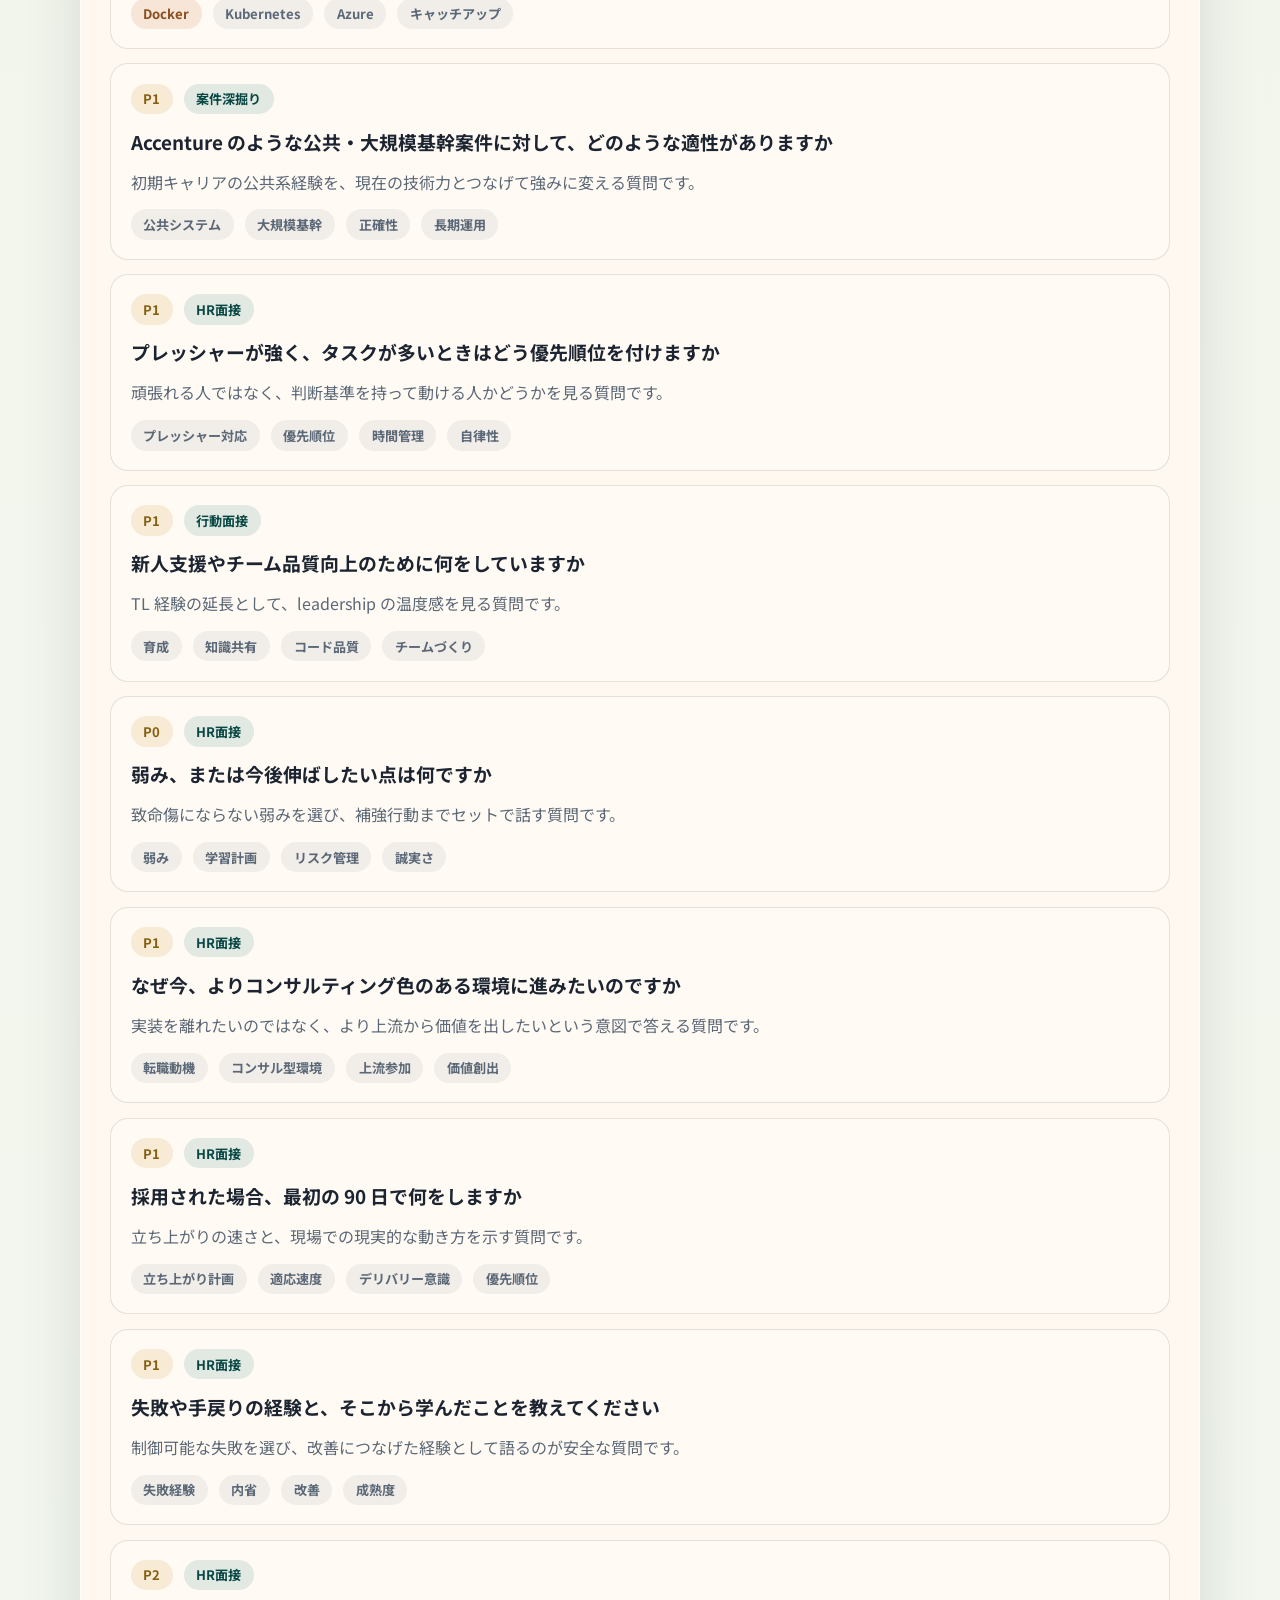
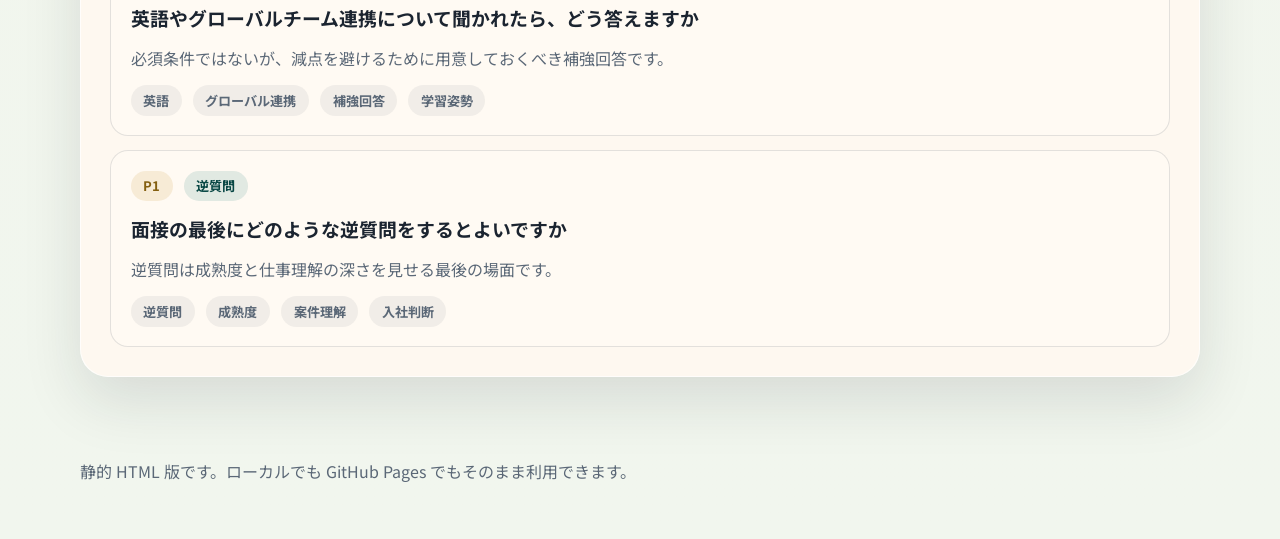
==== commit 36d0a873: "Add concise interview phrases page and simplify detail view" ====
--- a/index.html
+++ b/index.html
@@ -30,6 +30,7 @@
         </span>
       </a>
       <nav class="top-links">
+        <a href="phrases.html">面接用語</a>
         <a target="_blank" rel="noreferrer" href="https://accenture.wd103.myworkdayjobs.com/AccentureCareers/job/Tokyo/-Java-----_R00206421?shared_id=YjBjYzZkNTctY2QwNS00ZmEwLTgxZTEtZjIzYWNiOWUwZmMy">募集要項</a>
         <a href="detail.html?id=self-intro">最初の質問へ</a>
       </nav>
--- a/assets/styles.css
+++ b/assets/styles.css
@@ -511,6 +511,41 @@
   line-height: 1.7;
 }
 
+.phrase-shell {
+  display: grid;
+  gap: 1.2rem;
+}
+
+.phrase-grid {
+  display: grid;
+  gap: 0.9rem;
+}
+
+.phrase-card {
+  border: 1px solid var(--line);
+  border-radius: var(--radius-md);
+  background: var(--surface-strong);
+  padding: 1.1rem 1.2rem;
+}
+
+.phrase-card h3 {
+  margin: 0 0 0.55rem;
+  font-size: 1rem;
+}
+
+.phrase-jp {
+  margin: 0;
+  color: var(--ink);
+  line-height: 1.75;
+  font-weight: 700;
+}
+
+.phrase-use {
+  margin: 0.55rem 0 0;
+  color: var(--muted);
+  font-size: 0.92rem;
+}
+
 .empty-state {
   padding: 2rem 1.2rem;
   border: 1px dashed var(--line);
@@ -615,6 +650,51 @@
 
 .detail-block li + li {
   margin-top: 0.5rem;
+}
+
+.detail-inline-link {
+  margin-left: 0.45rem;
+  color: var(--accent);
+  font-weight: 700;
+  text-decoration: underline;
+  text-underline-offset: 0.16rem;
+}
+
+.detail-inline-link:hover,
+.detail-inline-link:focus-visible {
+  color: var(--accent-strong);
+}
+
+.detail-collapsible {
+  border: 1px dashed var(--line);
+  border-radius: var(--radius-md);
+  background: rgba(255, 255, 255, 0.58);
+  padding: 0.9rem 1rem 1rem;
+}
+
+.detail-collapsible-summary {
+  cursor: pointer;
+  color: var(--accent-strong);
+  font-weight: 800;
+  list-style: none;
+}
+
+.detail-collapsible-summary::-webkit-details-marker {
+  display: none;
+}
+
+.detail-collapsible-summary::after {
+  content: "＋";
+  margin-left: 0.5rem;
+  color: var(--warm);
+}
+
+.detail-collapsible[open] .detail-collapsible-summary::after {
+  content: "−";
+}
+
+.detail-collapsible .detail-block {
+  margin-top: 0.9rem;
 }
 
 .detail-answer {
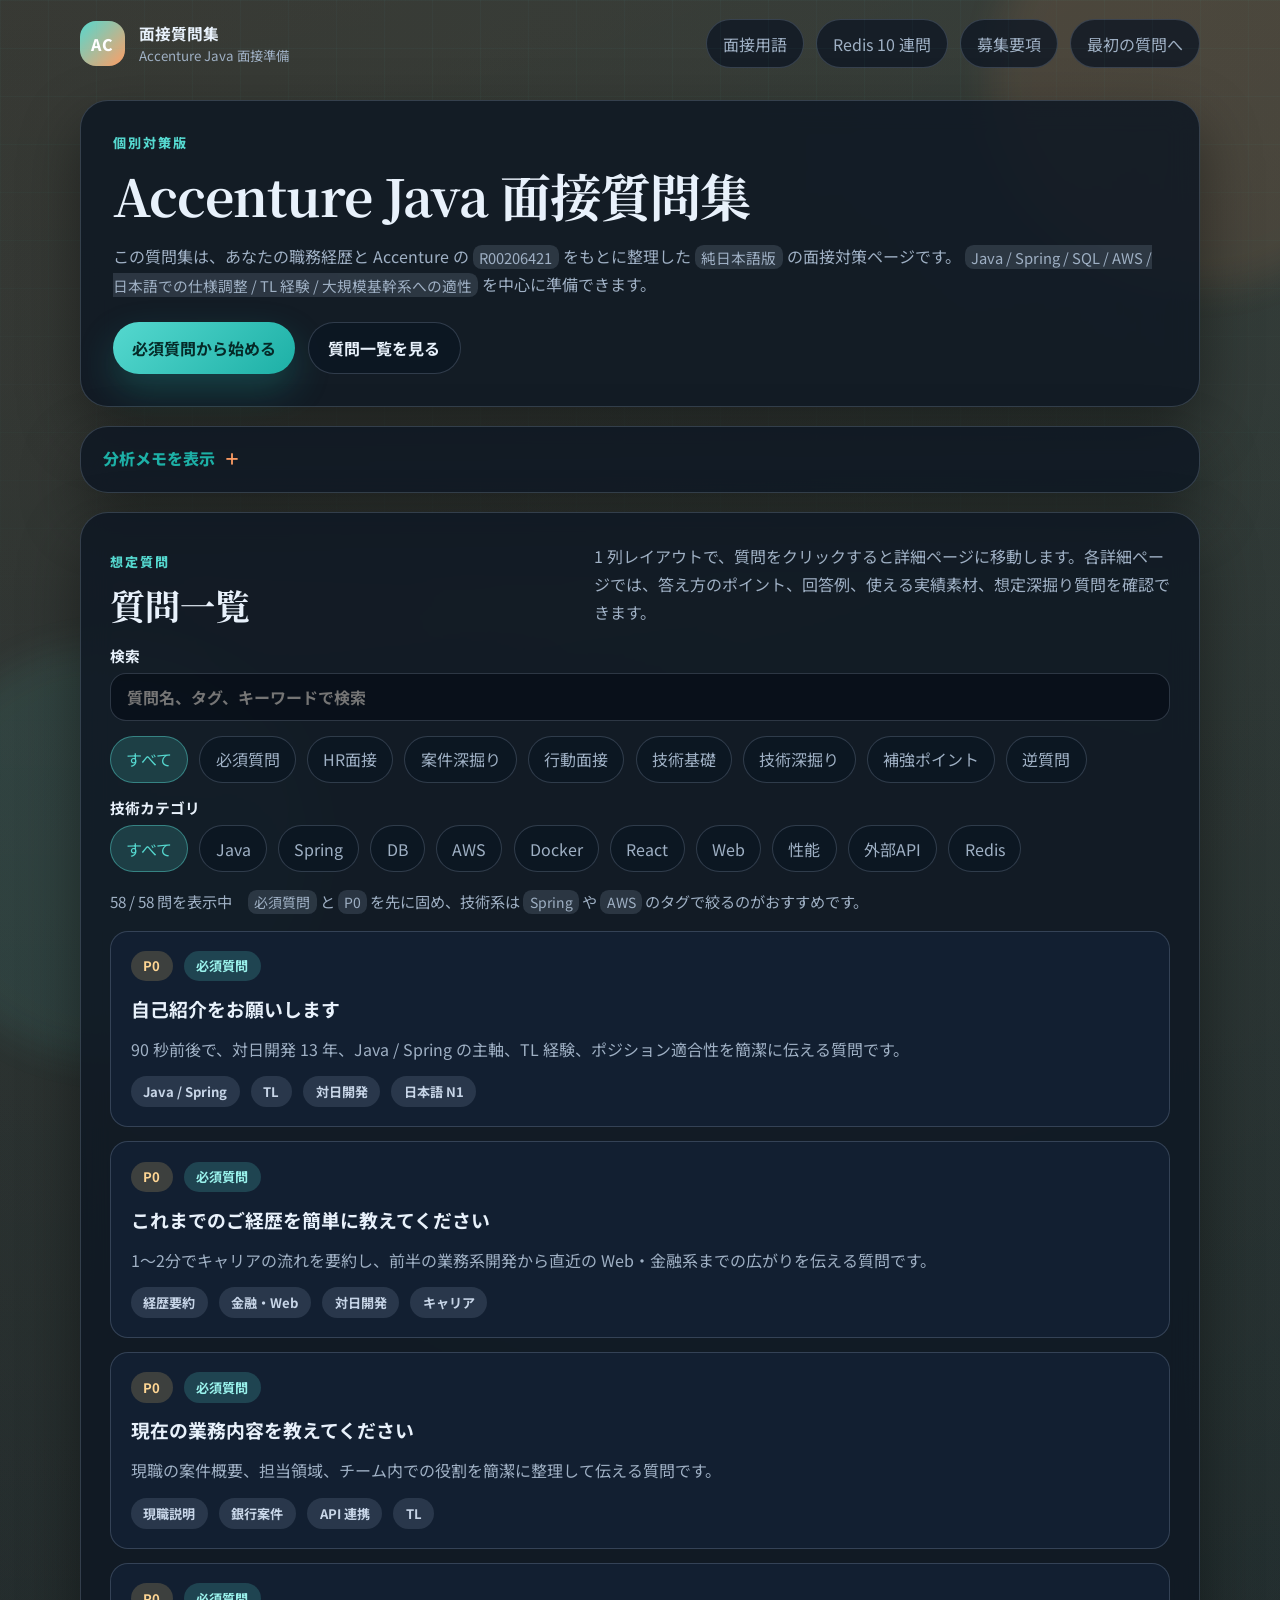
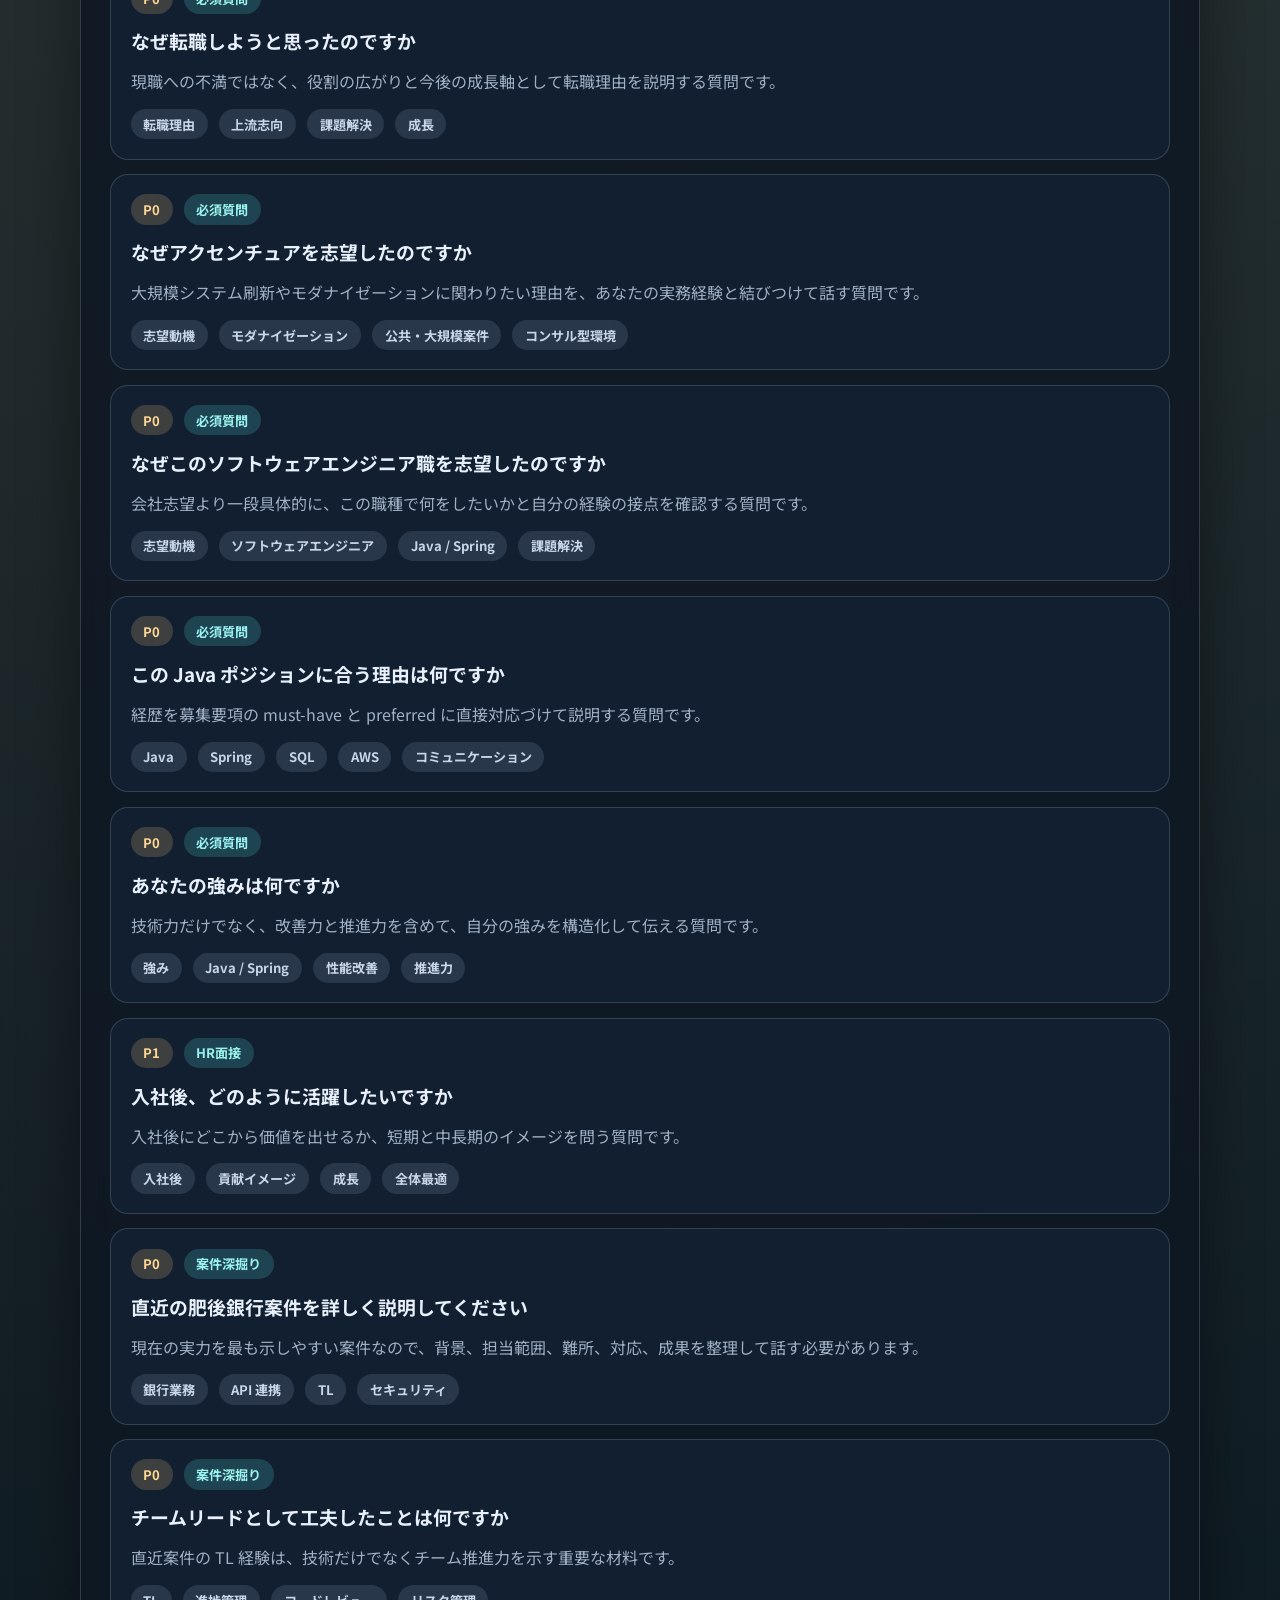
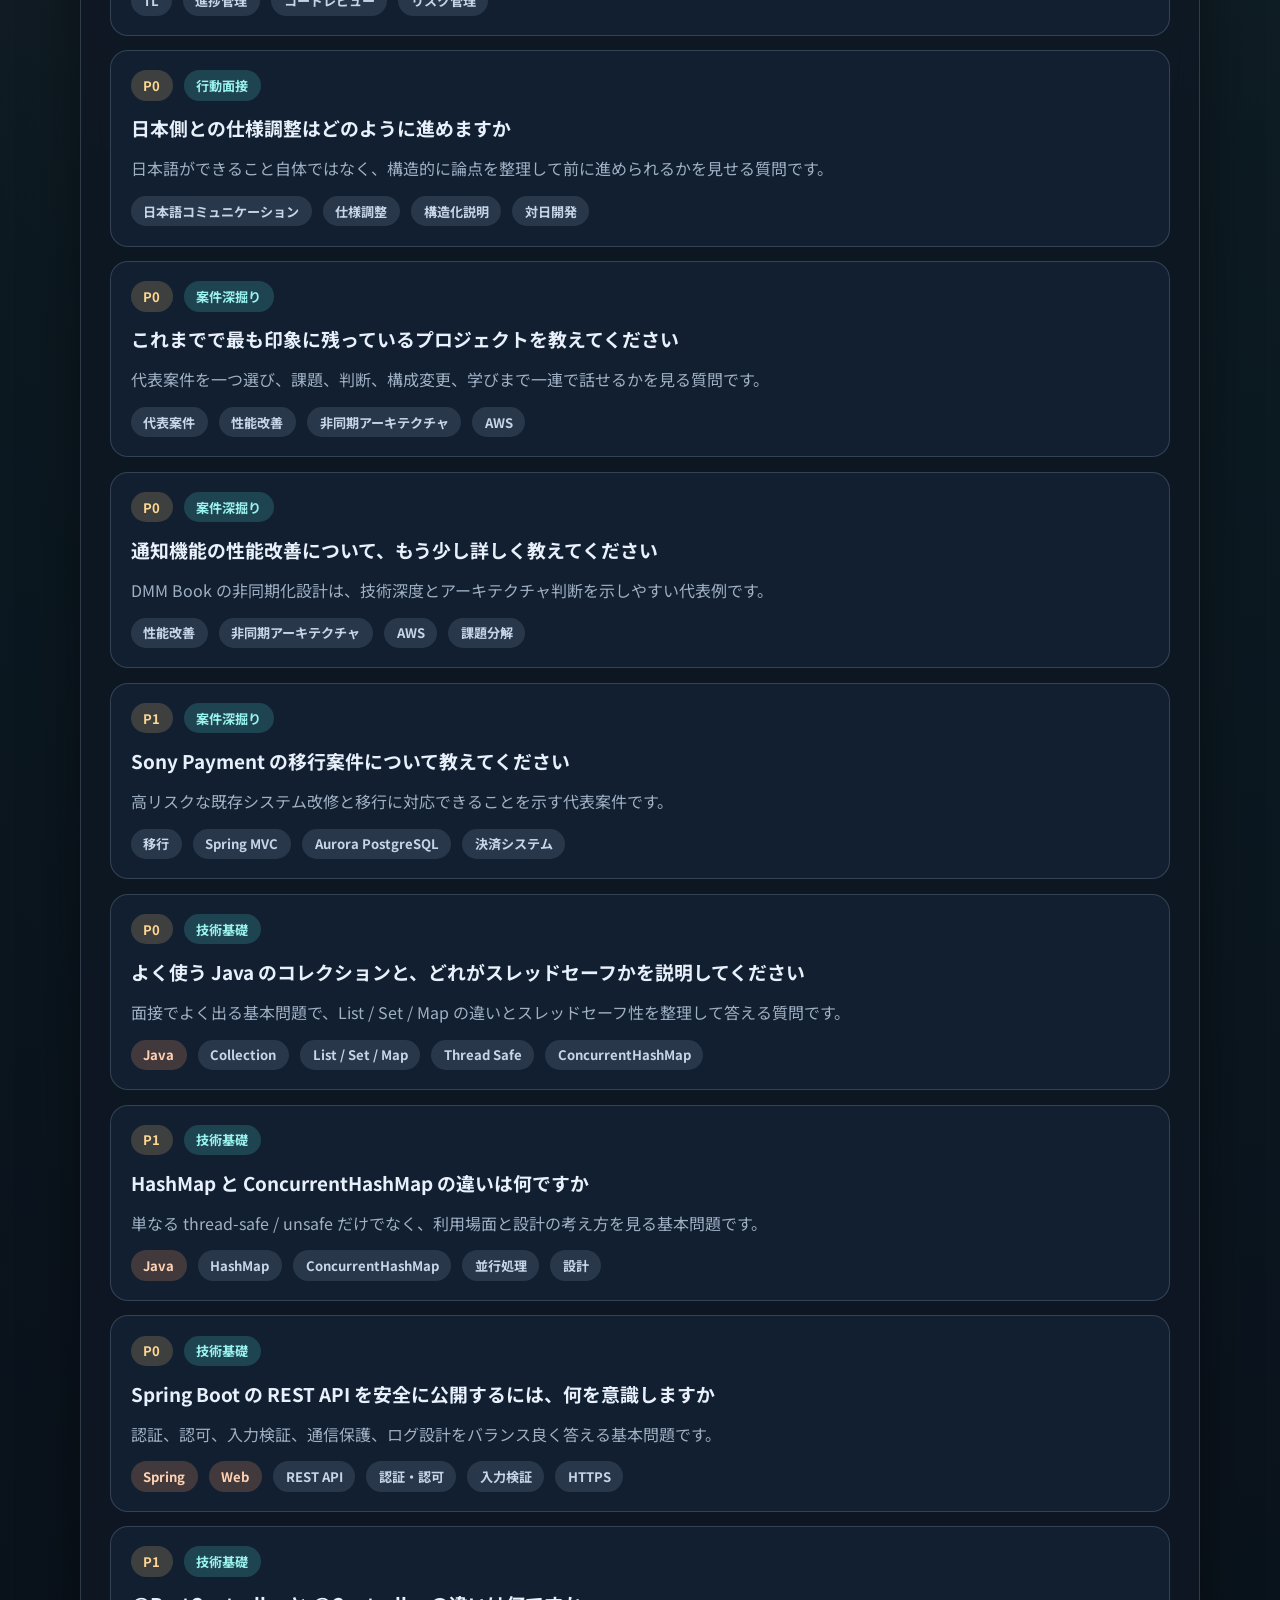
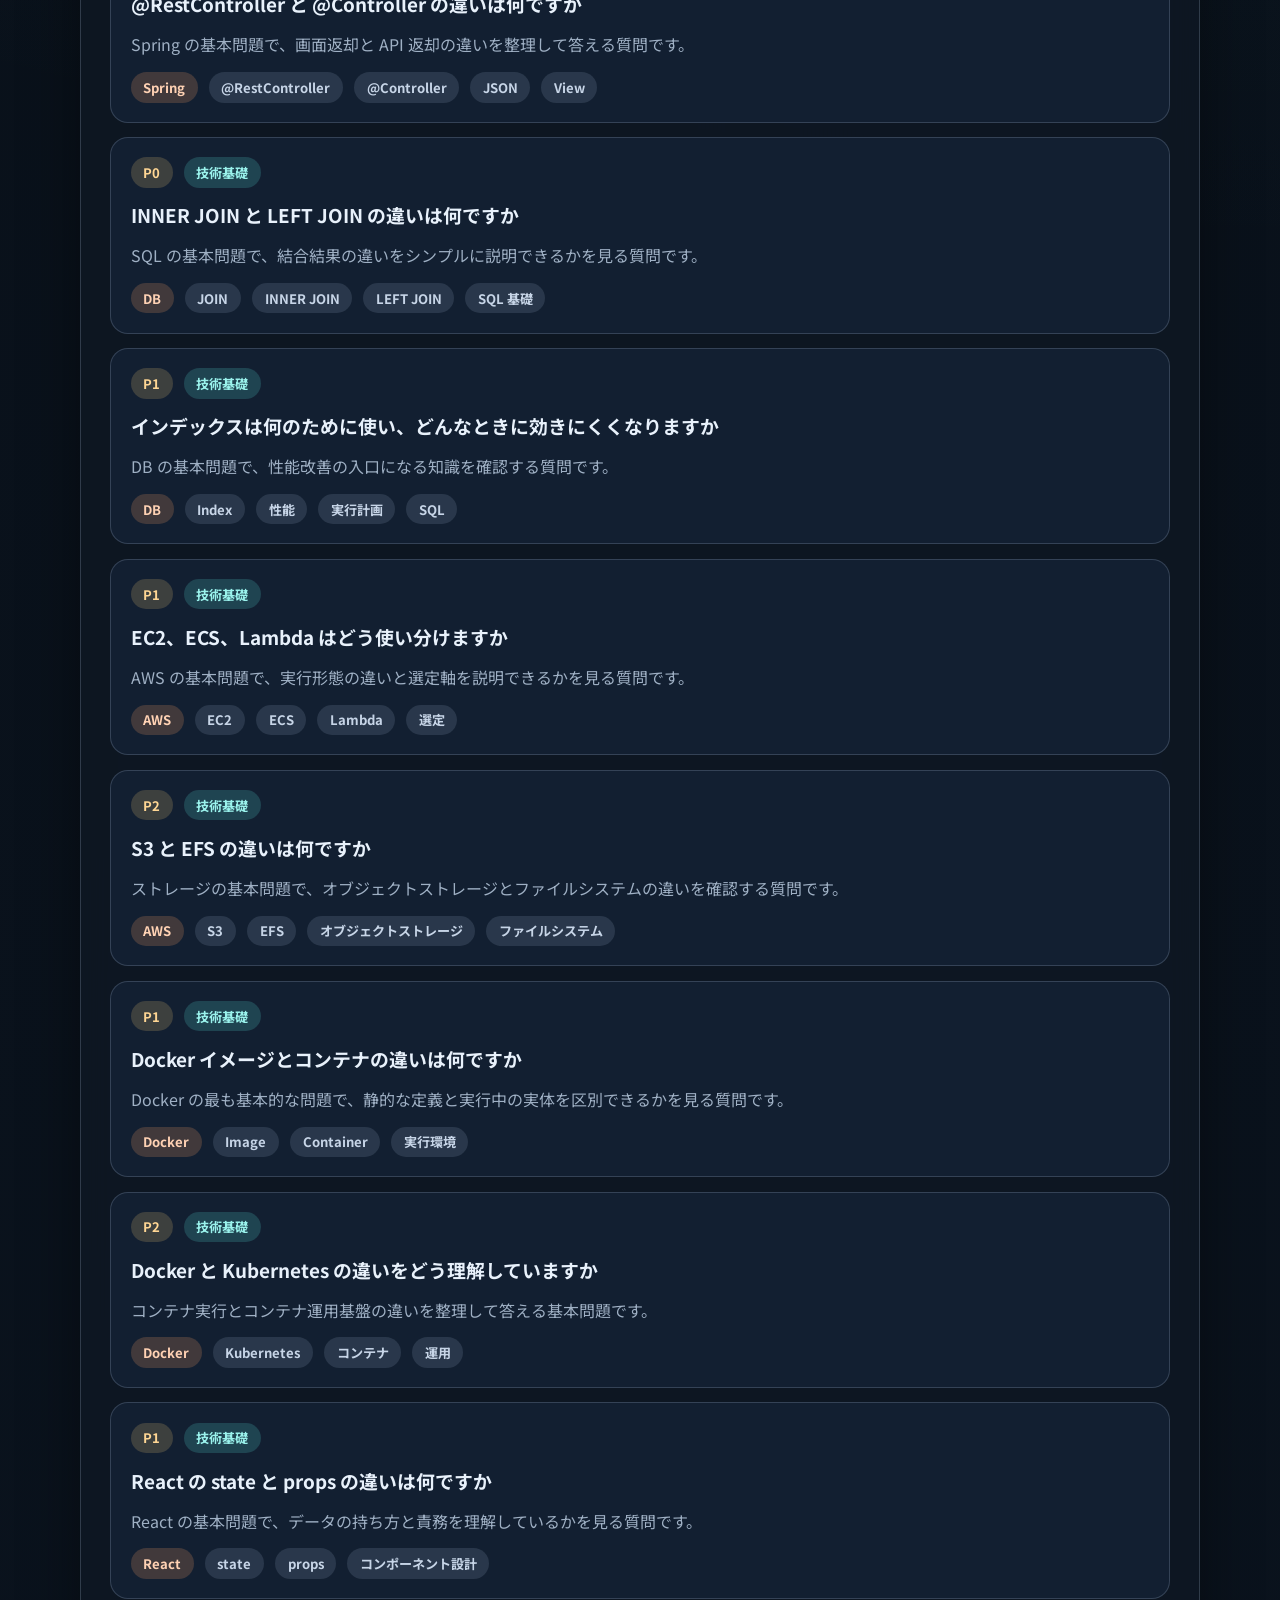
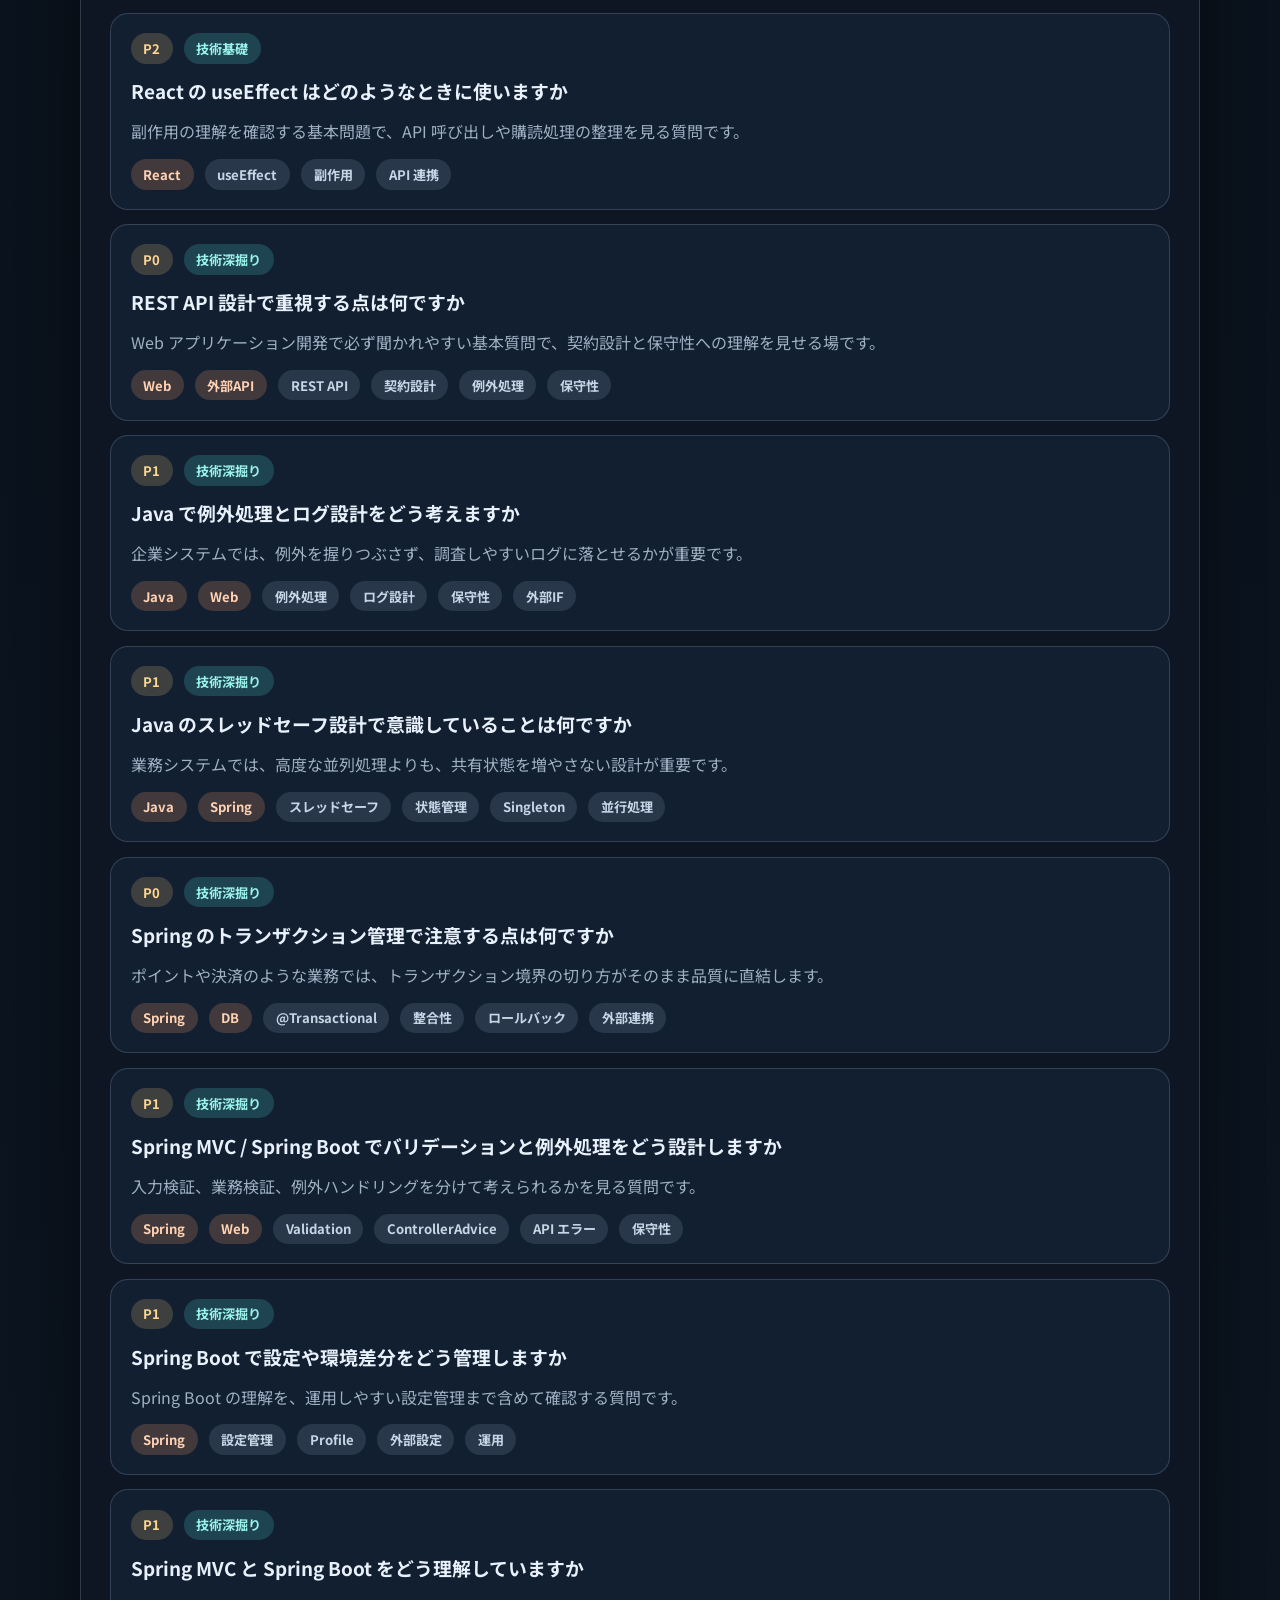
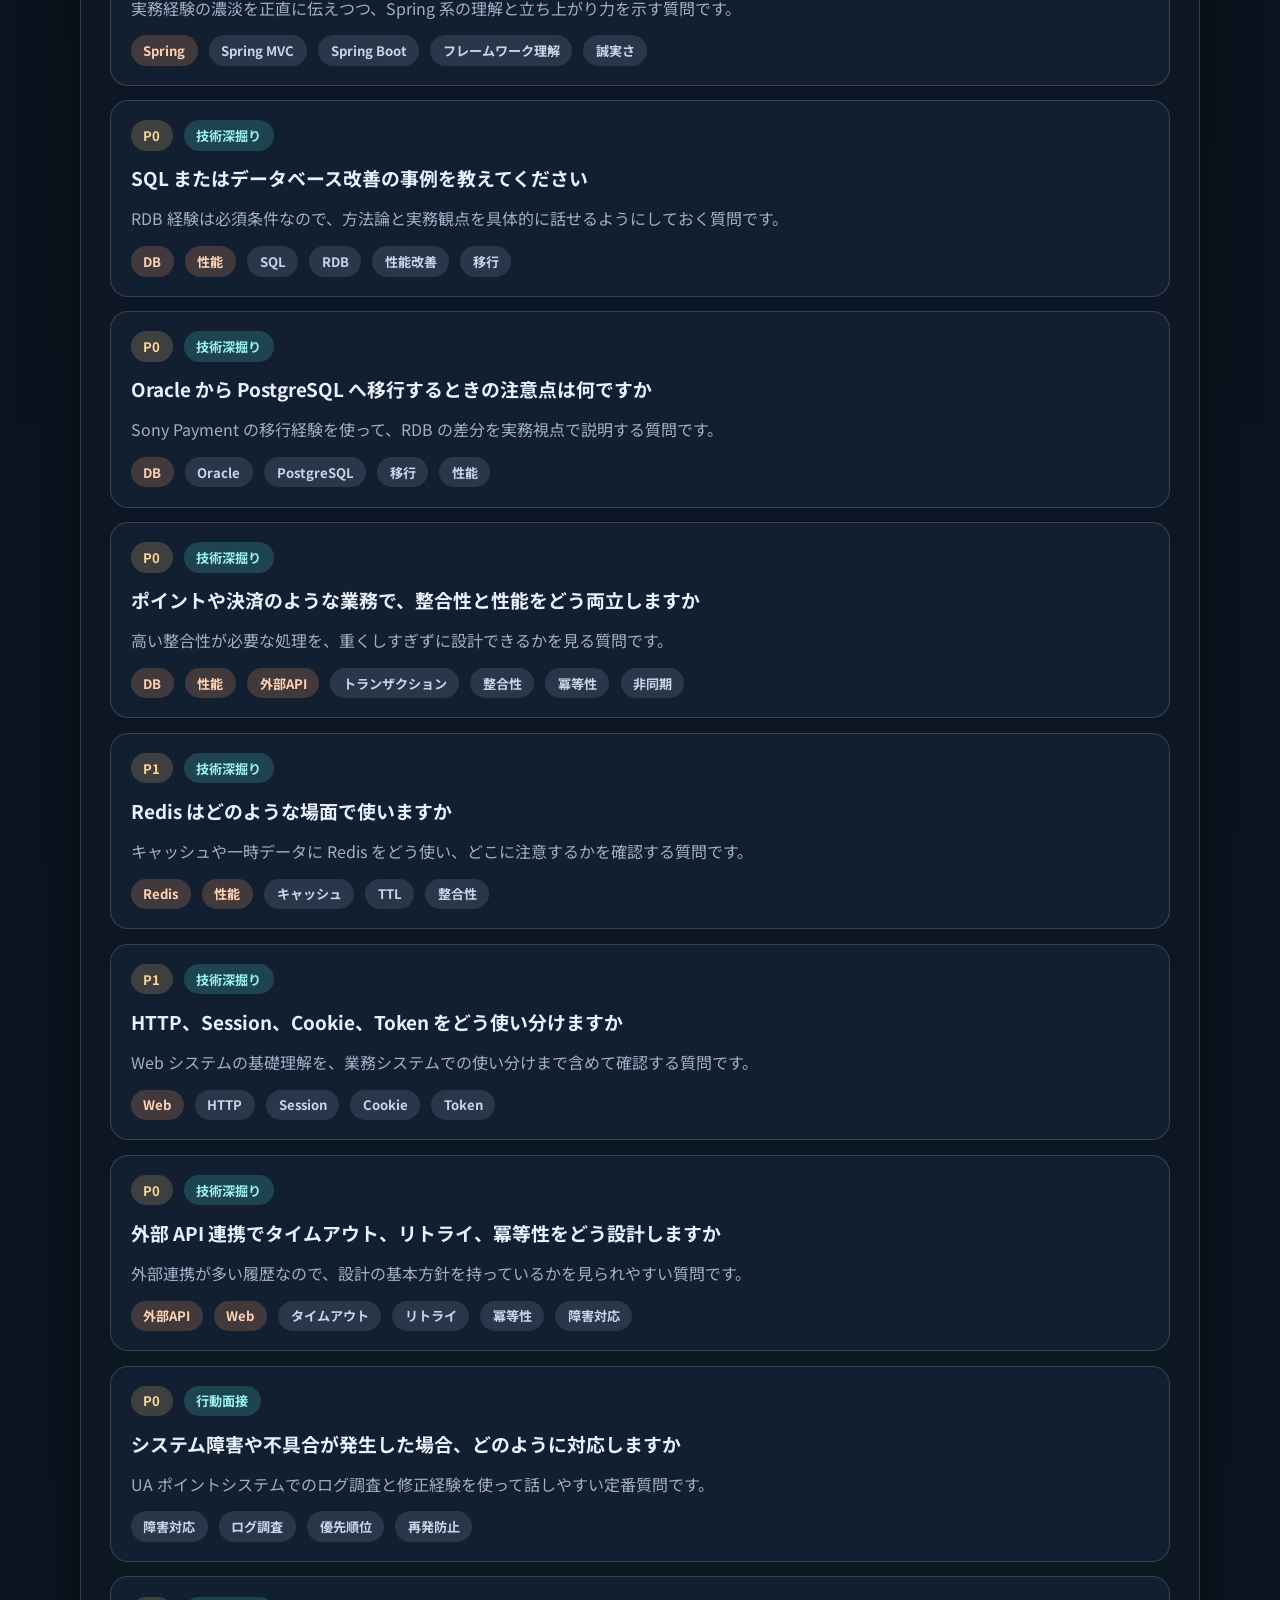
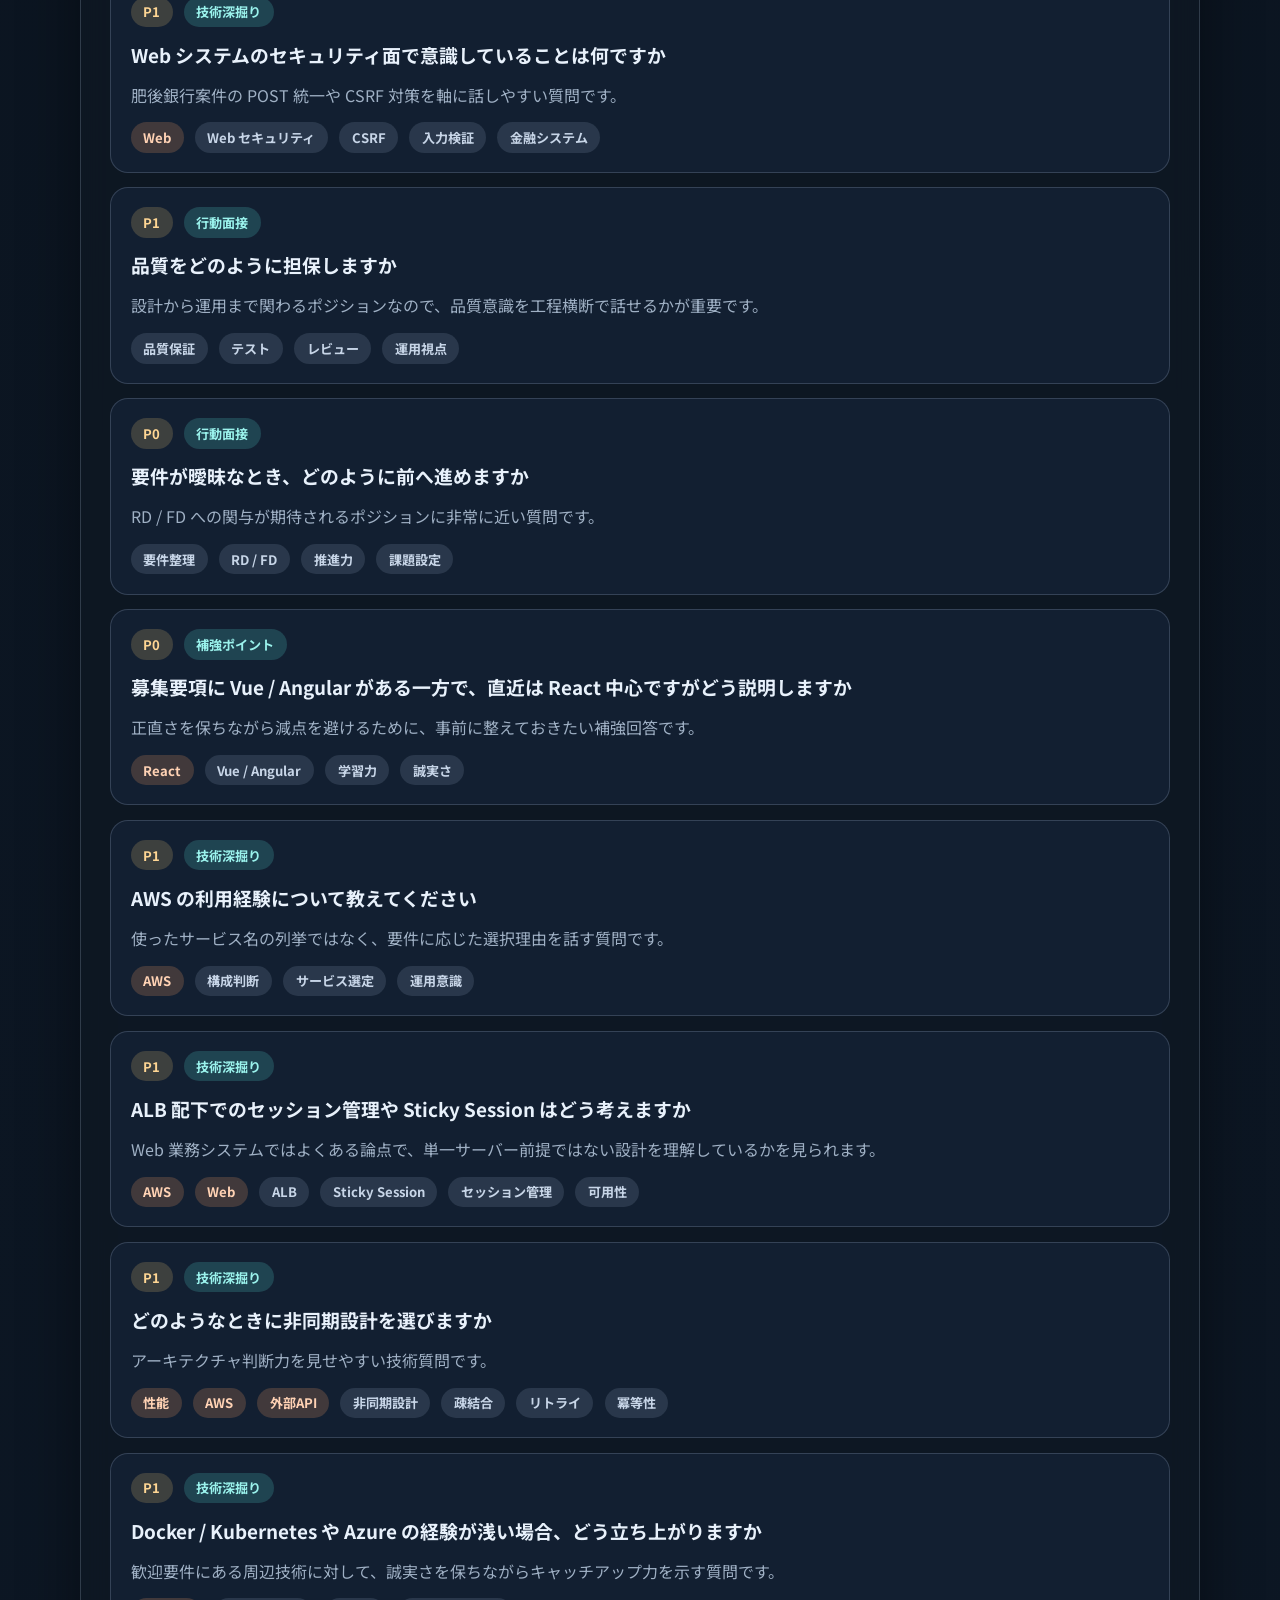
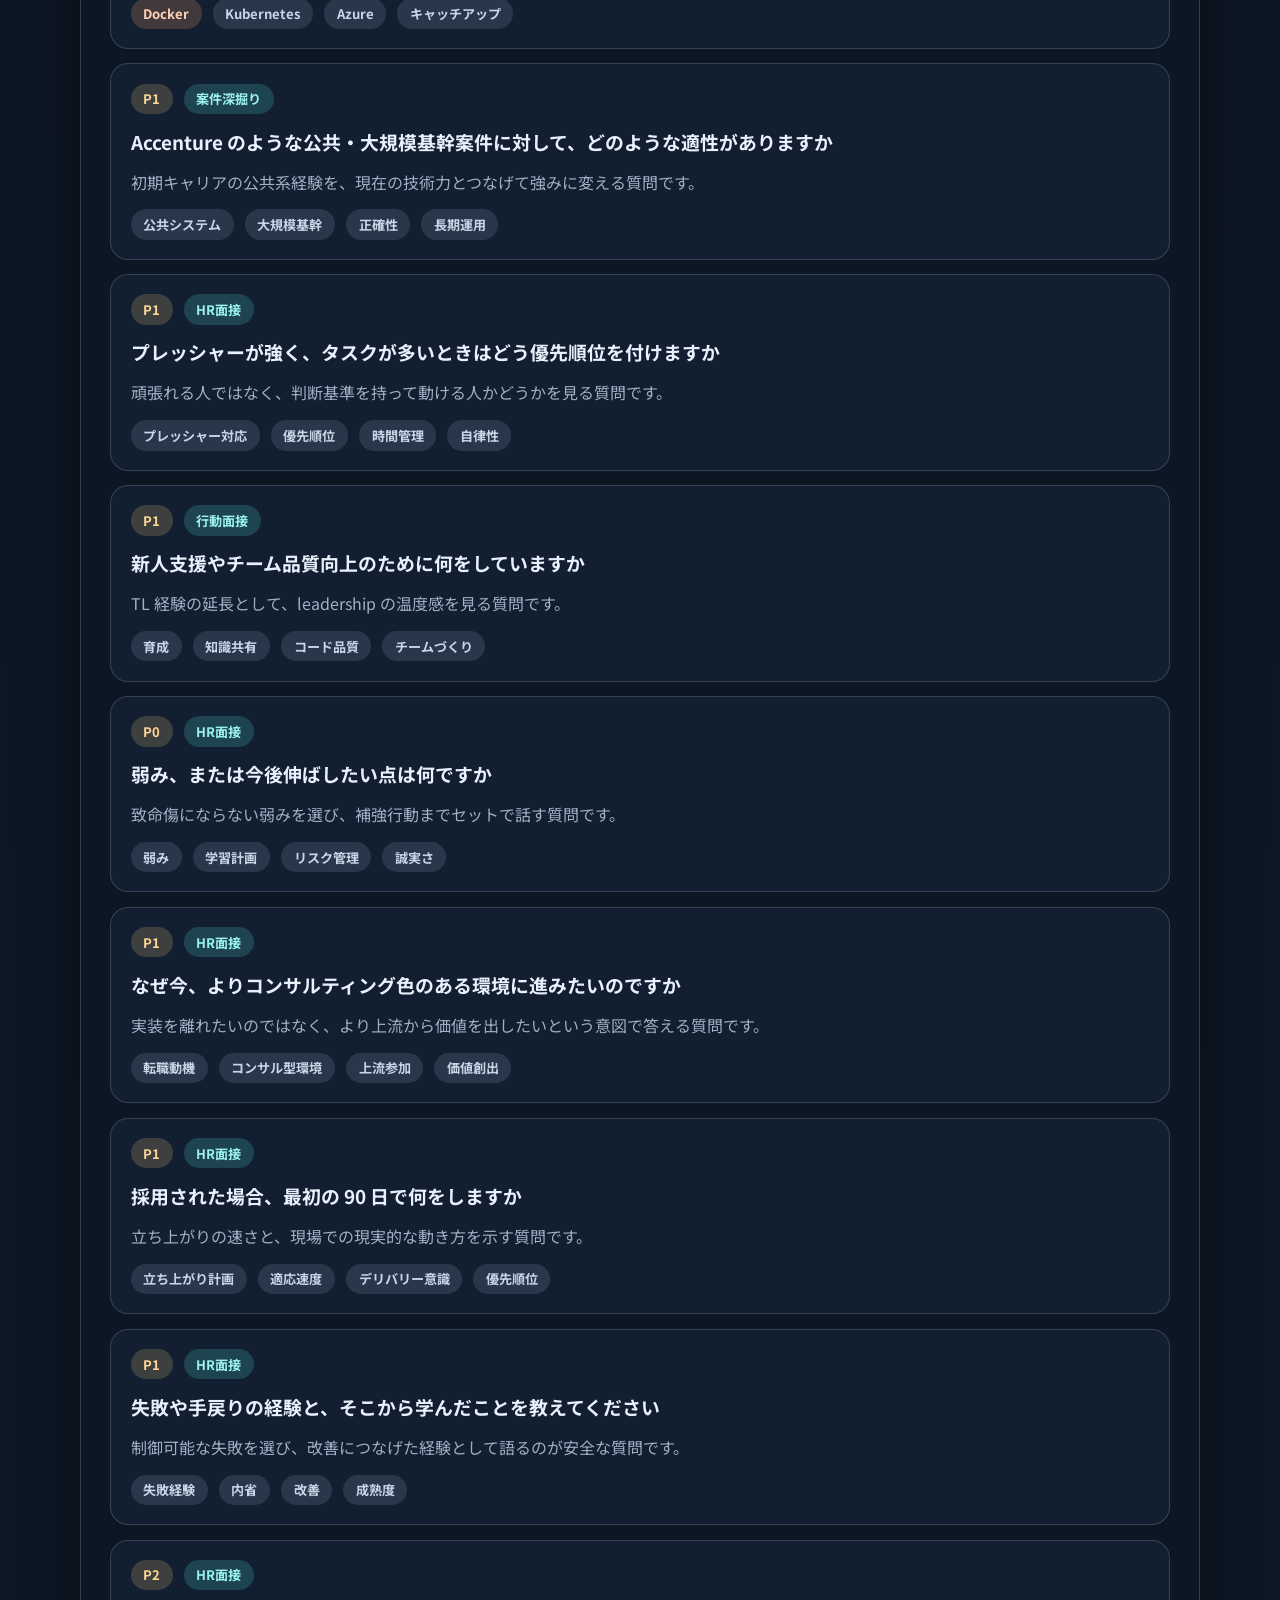
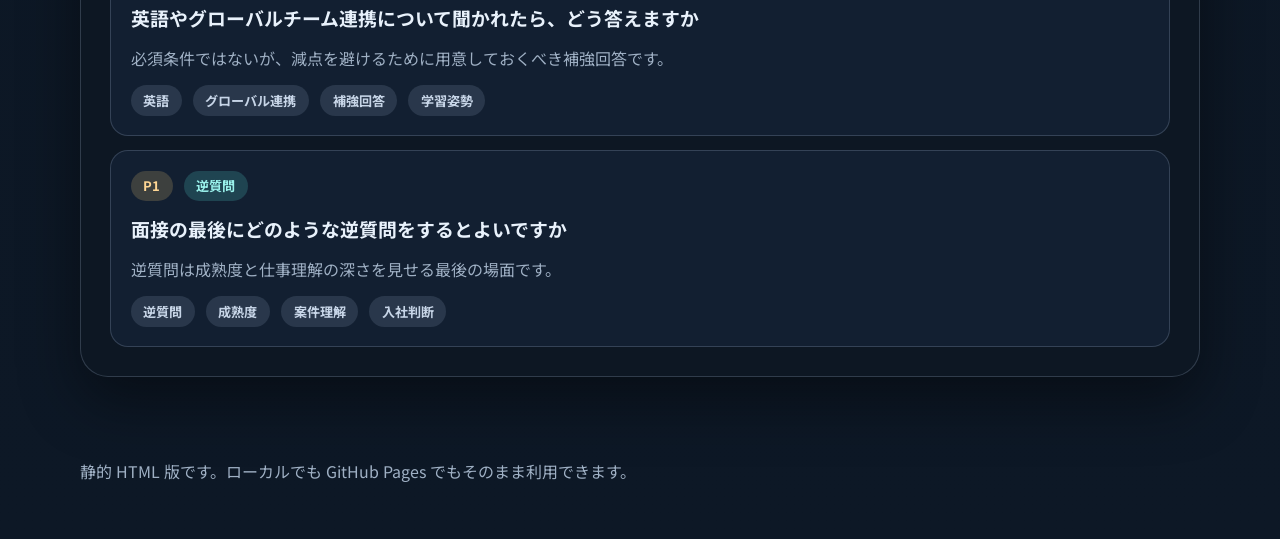
==== commit d696557b: "Add Redis detailed page with anchor tags and dark theme updates" ====
--- a/index.html
+++ b/index.html
@@ -31,6 +31,7 @@
       </a>
       <nav class="top-links">
         <a href="phrases.html">面接用語</a>
+        <a href="redis.html">Redis 10 連問</a>
         <a target="_blank" rel="noreferrer" href="https://accenture.wd103.myworkdayjobs.com/AccentureCareers/job/Tokyo/-Java-----_R00206421?shared_id=YjBjYzZkNTctY2QwNS00ZmEwLTgxZTEtZjIzYWNiOWUwZmMy">募集要項</a>
         <a href="detail.html?id=self-intro">最初の質問へ</a>
       </nav>
--- a/assets/styles.css
+++ b/assets/styles.css
@@ -1,18 +1,18 @@
 :root {
-  --bg: #f8f0e4;
-  --bg-alt: #f1f6ee;
-  --surface: rgba(255, 249, 241, 0.88);
-  --surface-strong: #fffaf3;
-  --ink: #1b2430;
-  --muted: #5b6877;
-  --line: rgba(27, 36, 48, 0.12);
-  --accent: #0c6b67;
-  --accent-strong: #084744;
-  --accent-soft: rgba(12, 107, 103, 0.12);
-  --warm: #c76937;
-  --warm-soft: rgba(199, 105, 55, 0.12);
-  --gold: #cb9d3f;
-  --shadow: 0 24px 60px rgba(24, 32, 45, 0.12);
+  --bg: #070d14;
+  --bg-alt: #0d1826;
+  --surface: rgba(14, 24, 36, 0.86);
+  --surface-strong: #121f31;
+  --ink: #e8f1fb;
+  --muted: #9fb0c4;
+  --line: rgba(171, 192, 218, 0.22);
+  --accent: #55d8cf;
+  --accent-strong: #1db0a6;
+  --accent-soft: rgba(85, 216, 207, 0.18);
+  --warm: #ff9e65;
+  --warm-soft: rgba(255, 158, 101, 0.2);
+  --gold: #eac173;
+  --shadow: 0 24px 60px rgba(0, 0, 0, 0.42);
   --radius-lg: 28px;
   --radius-md: 18px;
   --radius-sm: 999px;
@@ -33,7 +33,8 @@
   font-family: "Noto Sans JP", sans-serif;
   color: var(--ink);
   background:
-    radial-gradient(circle at top left, rgba(203, 157, 63, 0.18), transparent 28%),
+    radial-gradient(circle at 6% -12%, rgba(255, 158, 101, 0.24), transparent 34%),
+    radial-gradient(circle at 100% 0%, rgba(85, 216, 207, 0.16), transparent 38%),
     linear-gradient(180deg, var(--bg) 0%, var(--bg-alt) 100%);
 }
 
@@ -42,8 +43,8 @@
   position: fixed;
   inset: 0;
   pointer-events: none;
-  background-image: linear-gradient(rgba(12, 107, 103, 0.04) 1px, transparent 1px),
-    linear-gradient(90deg, rgba(12, 107, 103, 0.04) 1px, transparent 1px);
+  background-image: linear-gradient(rgba(85, 216, 207, 0.07) 1px, transparent 1px),
+    linear-gradient(90deg, rgba(85, 216, 207, 0.07) 1px, transparent 1px);
   background-size: 48px 48px;
   mask-image: linear-gradient(180deg, rgba(0, 0, 0, 0.5), transparent 92%);
 }
@@ -61,13 +62,13 @@
 .ambient-one {
   top: -8rem;
   right: -8rem;
-  background: rgba(199, 105, 55, 0.26);
+  background: rgba(255, 158, 101, 0.28);
 }
 
 .ambient-two {
   bottom: -10rem;
   left: -6rem;
-  background: rgba(12, 107, 103, 0.2);
+  background: rgba(85, 216, 207, 0.24);
 }
 
 a {
@@ -78,7 +79,7 @@
 code {
   padding: 0.12rem 0.4rem;
   border-radius: 0.55rem;
-  background: rgba(27, 36, 48, 0.08);
+  background: rgba(171, 192, 218, 0.16);
   font-family: "Noto Sans JP", sans-serif;
   font-size: 0.92em;
 }
@@ -141,7 +142,7 @@
   padding: 0.72rem 1rem;
   border: 1px solid var(--line);
   border-radius: var(--radius-sm);
-  background: rgba(255, 255, 255, 0.52);
+  background: rgba(13, 23, 35, 0.78);
   color: var(--muted);
   transition: transform 180ms ease, border-color 180ms ease, color 180ms ease;
 }
@@ -149,8 +150,8 @@
 .top-links a:hover,
 .top-links a:focus-visible {
   transform: translateY(-1px);
-  border-color: rgba(12, 107, 103, 0.32);
-  color: var(--accent-strong);
+  border-color: rgba(85, 216, 207, 0.45);
+  color: var(--accent);
 }
 
 .page-shell {
@@ -158,14 +159,14 @@
 }
 
 body[data-page="detail"] .page-shell {
-  width: min(calc(100% - 2rem), 860px);
+  width: min(calc(100% - 2rem), 602px);
 }
 
 .hero,
 .library-section,
 .detail-card,
 .detail-nav {
-  border: 1px solid rgba(255, 255, 255, 0.66);
+  border: 1px solid var(--line);
   background: var(--surface);
   backdrop-filter: blur(14px);
   box-shadow: var(--shadow);
@@ -240,13 +241,13 @@
 
 .button-primary {
   background: linear-gradient(135deg, var(--accent) 0%, var(--accent-strong) 100%);
-  color: #fff;
-  box-shadow: 0 16px 36px rgba(12, 107, 103, 0.22);
+  color: #052a28;
+  box-shadow: 0 16px 36px rgba(29, 176, 166, 0.26);
 }
 
 .button-secondary {
   border: 1px solid var(--line);
-  background: rgba(255, 255, 255, 0.72);
+  background: rgba(13, 23, 35, 0.84);
 }
 
 .hero-panel {
@@ -257,7 +258,7 @@
 .insight-toggle {
   margin-top: 1.2rem;
   padding: 1.2rem 1.35rem 1.35rem;
-  border: 1px solid rgba(255, 255, 255, 0.66);
+  border: 1px solid var(--line);
   border-radius: var(--radius-lg);
   background: var(--surface);
   backdrop-filter: blur(14px);
@@ -386,14 +387,14 @@
   padding: 0 1rem;
   border: 1px solid var(--line);
   border-radius: 1rem;
-  background: rgba(255, 255, 255, 0.82);
+  background: rgba(10, 17, 27, 0.92);
   font: inherit;
   color: var(--ink);
 }
 
 .search-box input:focus-visible {
-  outline: 2px solid rgba(12, 107, 103, 0.2);
-  border-color: rgba(12, 107, 103, 0.42);
+  outline: 2px solid rgba(85, 216, 207, 0.26);
+  border-color: rgba(85, 216, 207, 0.56);
 }
 
 .filter-stack {
@@ -416,7 +417,7 @@
   padding: 0.65rem 0.95rem;
   border: 1px solid var(--line);
   border-radius: var(--radius-sm);
-  background: rgba(255, 255, 255, 0.72);
+  background: rgba(13, 23, 35, 0.84);
   color: var(--muted);
   font: inherit;
   cursor: pointer;
@@ -426,9 +427,9 @@
 .pill.is-active,
 .pill:hover,
 .pill:focus-visible {
-  border-color: rgba(12, 107, 103, 0.28);
+  border-color: rgba(85, 216, 207, 0.45);
   background: var(--accent-soft);
-  color: var(--accent-strong);
+  color: var(--accent);
 }
 
 .result-meta {
@@ -454,8 +455,8 @@
 .question-card:hover,
 .question-card:focus-visible {
   transform: translateY(-2px);
-  border-color: rgba(12, 107, 103, 0.32);
-  box-shadow: 0 18px 34px rgba(12, 107, 103, 0.08);
+  border-color: rgba(85, 216, 207, 0.45);
+  box-shadow: 0 18px 34px rgba(0, 0, 0, 0.3);
 }
 
 .question-topline,
@@ -480,23 +481,23 @@
 }
 
 .badge-priority {
-  background: rgba(203, 157, 63, 0.16);
-  color: #845f10;
+  background: rgba(234, 193, 115, 0.2);
+  color: #ffd694;
 }
 
 .badge-category {
-  background: rgba(12, 107, 103, 0.12);
-  color: var(--accent-strong);
+  background: rgba(85, 216, 207, 0.2);
+  color: #9af2ec;
 }
 
 .badge-topic {
-  background: rgba(199, 105, 55, 0.14);
-  color: #8a4d1f;
+  background: rgba(255, 158, 101, 0.2);
+  color: #ffd2b4;
 }
 
 .badge-tag {
-  background: rgba(27, 36, 48, 0.06);
-  color: var(--muted);
+  background: rgba(171, 192, 218, 0.15);
+  color: #c7d5e7;
 }
 
 .question-card h3 {
@@ -514,6 +515,42 @@
 .phrase-shell {
   display: grid;
   gap: 1.2rem;
+}
+
+.redis-shell {
+  display: grid;
+  gap: 1.2rem;
+}
+
+.redis-tag-nav {
+  display: flex;
+  flex-wrap: wrap;
+  gap: 0.7rem;
+}
+
+.redis-list {
+  display: grid;
+  gap: 1rem;
+}
+
+.redis-block {
+  scroll-margin-top: 1rem;
+}
+
+.redis-block h2 {
+  margin: 0 0 0.85rem;
+  font-size: 1.12rem;
+}
+
+.redis-point {
+  margin: 0.7rem 0 0;
+  color: var(--muted);
+  line-height: 1.76;
+}
+
+.redis-backtop {
+  display: inline-flex;
+  margin-top: 0.9rem;
 }
 
 .phrase-grid {
@@ -595,7 +632,7 @@
   padding: 0 1rem;
   border: 1px solid var(--line);
   border-radius: var(--radius-sm);
-  background: rgba(255, 255, 255, 0.78);
+  background: rgba(13, 23, 35, 0.84);
   color: var(--muted);
   font-weight: 700;
   cursor: pointer;
@@ -668,7 +705,7 @@
 .detail-collapsible {
   border: 1px dashed var(--line);
   border-radius: var(--radius-md);
-  background: rgba(255, 255, 255, 0.58);
+  background: rgba(10, 17, 27, 0.65);
   padding: 0.9rem 1rem 1rem;
 }
 
@@ -715,7 +752,7 @@
   padding: 1rem;
   border: 1px solid var(--line);
   border-radius: 1rem;
-  background: rgba(255, 255, 255, 0.82);
+  background: rgba(10, 17, 27, 0.9);
   color: var(--ink);
   font: inherit;
   line-height: 1.8;
@@ -723,8 +760,8 @@
 }
 
 .answer-editor:focus-visible {
-  outline: 2px solid rgba(12, 107, 103, 0.2);
-  border-color: rgba(12, 107, 103, 0.42);
+  outline: 2px solid rgba(85, 216, 207, 0.26);
+  border-color: rgba(85, 216, 207, 0.56);
 }
 
 .detail-nav {
@@ -742,7 +779,7 @@
 .nav-card:hover,
 .nav-card:focus-visible {
   transform: translateY(-2px);
-  border-color: rgba(12, 107, 103, 0.3);
+  border-color: rgba(85, 216, 207, 0.45);
 }
 
 .nav-card small {
